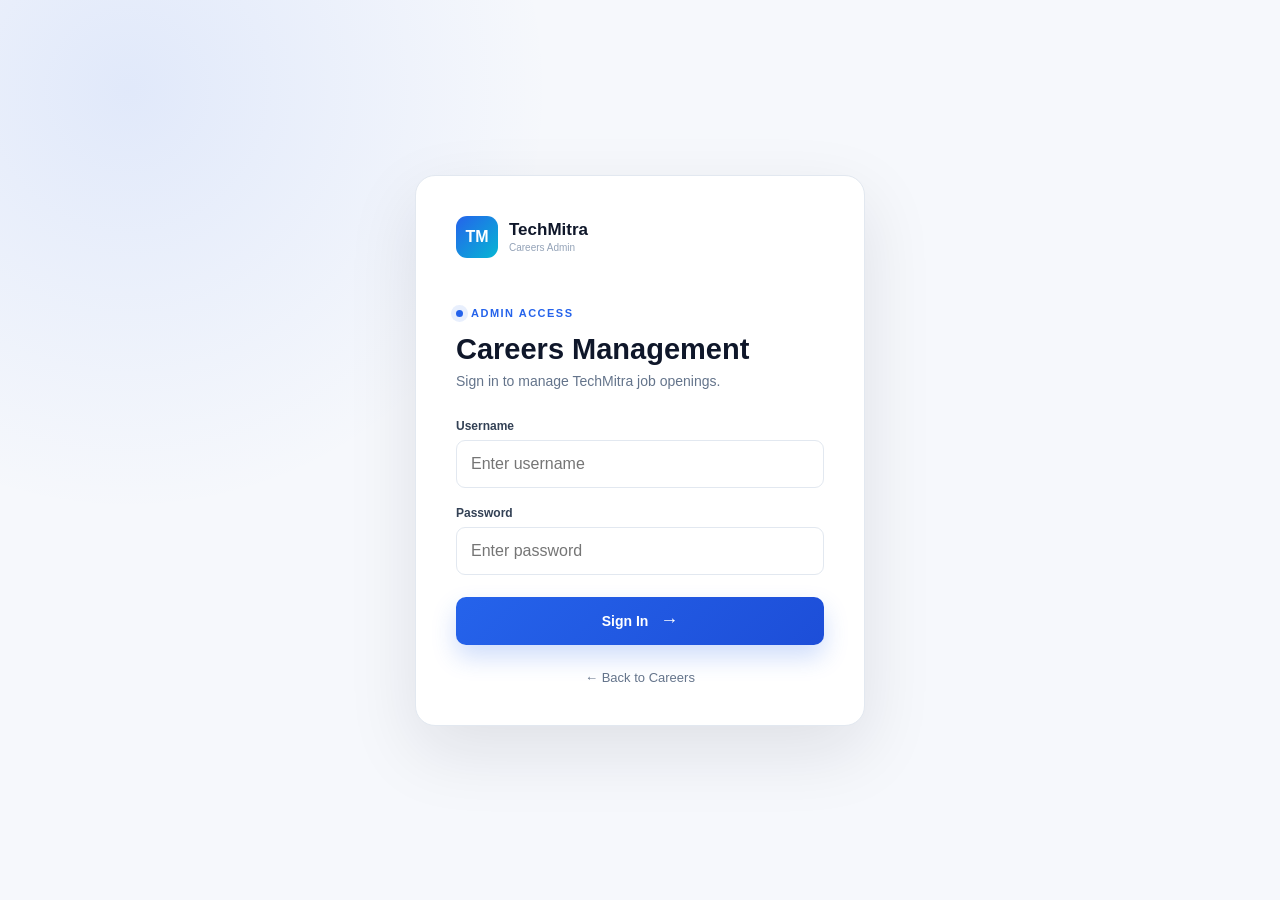
==== admin.html @ 9655e187 "careers page new changes added" ====
<!DOCTYPE html>
<html lang="en">

<head>

    <meta charset="UTF-8">

    <meta name="viewport"
          content="width=device-width, initial-scale=1.0">

    <title>Careers Admin | TechMitra</title>

    <link rel="stylesheet"
          href="css/careers.css">

</head>

<body class="admin-page">


    <!-- ==========================
         LOGIN
    =========================== -->

    <section id="adminLogin"
             class="admin-login">

        <div class="admin-login-card">

            <a href="index.html"
               class="admin-logo">

                <span>TM</span>

                <div>
                    <strong>TechMitra</strong>
                    <small>Careers Admin</small>
                </div>

            </a>


            <div class="admin-login-heading">

                <span class="career-eyebrow">
                    <span></span>
                    ADMIN ACCESS
                </span>

                <h1>
                    Careers Management
                </h1>

                <p>
                    Sign in to manage TechMitra job openings.
                </p>

            </div>


            <form id="adminLoginForm">

                <label>
                    Username
                </label>

                <input
                    type="text"
                    id="adminUsername"
                    placeholder="Enter username"
                    autocomplete="username"
                    required
                >


                <label>
                    Password
                </label>

                <input
                    type="password"
                    id="adminPassword"
                    placeholder="Enter password"
                    autocomplete="current-password"
                    required
                >


                <div id="adminLoginError"
                     class="admin-error">
                </div>


                <button type="submit"
                        class="career-primary-btn admin-login-btn">

                    Sign In

                    <span>→</span>

                </button>

            </form>


            <a href="careers.html"
               class="admin-back">
                ← Back to Careers
            </a>

        </div>

    </section>


    <!-- ==========================
         DASHBOARD
    =========================== -->

    <section id="adminDashboard"
             class="admin-dashboard"
             style="display:none;">

        <header class="admin-header">

            <div class="career-container admin-header-inner">

                <a href="careers.html"
                   class="admin-logo">

                    <span>TM</span>

                    <div>
                        <strong>TechMitra</strong>
                        <small>Careers Admin</small>
                    </div>

                </a>


                <div class="admin-header-actions">

                    <a href="careers.html"
                       target="_blank"
                       class="admin-view-site">
                        View Careers
                    </a>

                    <button id="adminLogout"
                            class="admin-logout">
                        Logout
                    </button>

                </div>

            </div>

        </header>


        <main class="career-container admin-main">


            <!-- DASHBOARD TOP -->

            <div class="admin-title-row">

                <div>

                    <span class="career-eyebrow">
                        <span></span>
                        DASHBOARD
                    </span>

                    <h1>
                        Careers Management
                    </h1>

                    <p>
                        Manage your job openings from one place.
                    </p>

                </div>

                <button id="newJobButton"
                        class="career-primary-btn">

                    + Add New Position

                </button>

            </div>


            <!-- STATS -->

            <div class="admin-stats">

                <div class="admin-stat-card">

                    <span>
                        Total Jobs
                    </span>

                    <strong id="totalJobs">
                        0
                    </strong>

                </div>


                <div class="admin-stat-card">

                    <span>
                        Published
                    </span>

                    <strong id="publishedJobs">
                        0
                    </strong>

                </div>


                <div class="admin-stat-card">

                    <span>
                        Expired
                    </span>

                    <strong id="expiredJobs">
                        0
                    </strong>

                </div>


                <div class="admin-stat-card">

                    <span>
                        Drafts
                    </span>

                    <strong id="draftJobs">
                        0
                    </strong>

                </div>

            </div>


            <!-- JOB TABLE -->

            <div class="admin-jobs-box">

                <div class="admin-box-heading">

                    <div>
                        <h2>
                            Job Positions
                        </h2>

                        <p>
                            Manage your current openings.
                        </p>
                    </div>

                </div>


                <div class="admin-table-wrapper">

                    <table class="admin-table">

                        <thead>

                            <tr>

                                <th>
                                    Position
                                </th>

                                <th>
                                    Type
                                </th>

                                <th>
                                    Location
                                </th>

                                <th>
                                    Expiry
                                </th>

                                <th>
                                    Status
                                </th>

                                <th>
                                    Actions
                                </th>

                            </tr>

                        </thead>

                        <tbody id="adminJobsTable">
                        </tbody>

                    </table>

                </div>

            </div>

        </main>

    </section>


    <!-- ==========================
         JOB FORM MODAL
    =========================== -->

    <div class="admin-modal"
         id="jobFormModal">

        <div class="admin-modal-overlay"
             id="jobFormOverlay">
        </div>

        <div class="admin-form-box">

            <button class="career-modal-close"
                    id="jobFormClose">
                ×
            </button>


            <div class="admin-form-heading">

                <span class="career-eyebrow">
                    <span></span>
                    JOB POSITION
                </span>

                <h2 id="jobFormTitle">
                    Add New Position
                </h2>

                <p>
                    Add the job details below.
                </p>

            </div>


            <form id="jobForm">

                <input type="hidden"
                       id="editJobId">


                <div class="admin-form-grid">

                    <div class="admin-field full">

                        <label>
                            Job Title *
                        </label>

                        <input
                            type="text"
                            id="jobTitle"
                            placeholder=".NET Developer"
                            required
                        >

                    </div>


                    <div class="admin-field">

                        <label>
                            Job Type *
                        </label>

                        <select id="jobType"
                                required>

                            <option value="Full Time">
                                Full Time
                            </option>

                            <option value="Part Time">
                                Part Time
                            </option>

                            <option value="Internship">
                                Internship
                            </option>

                        </select>

                    </div>


                    <div class="admin-field">

                        <label>
                            Location *
                        </label>

                        <input
                            type="text"
                            id="jobLocation"
                            placeholder="Hyderabad / Remote"
                            required
                        >

                    </div>


                    <div class="admin-field">

                        <label>
                            Experience *
                        </label>

                        <input
                            type="text"
                            id="jobExperience"
                            placeholder="2 - 4 Years"
                            required
                        >

                    </div>


                    <div class="admin-field">

                        <label>
                            Department
                        </label>

                        <input
                            type="text"
                            id="jobDepartment"
                            placeholder="Engineering"
                        >

                    </div>


                    <div class="admin-field">

                        <label>
                            Salary
                        </label>

                        <input
                            type="text"
                            id="jobSalary"
                            placeholder="Competitive"
                        >

                    </div>


                    <div class="admin-field">

                        <label>
                            Application Deadline *
                        </label>

                        <input
                            type="date"
                            id="jobExpiry"
                            required
                        >

                    </div>


                    <div class="admin-field">

                        <label>
                            Application Email
                        </label>

                        <input
                            type="email"
                            id="jobEmail"
                            placeholder="careers@techmitra.co.in"
                        >

                    </div>


                    <div class="admin-field full">

                        <label>
                            Skills
                        </label>

                        <input
                            type="text"
                            id="jobSkills"
                            placeholder="C#, ASP.NET Core, SQL Server, Angular"
                        >

                        <small>
                            Separate skills using commas.
                        </small>

                    </div>


                    <div class="admin-field full">

                        <label>
                            Short Description *
                        </label>

                        <textarea
                            id="jobShortDescription"
                            rows="3"
                            placeholder="Short description shown on the job card..."
                            required></textarea>

                    </div>


                    <div class="admin-field full">

                        <label>
                            Job Description *
                        </label>

                        <textarea
                            id="jobDescription"
                            rows="6"
                            placeholder="Describe the role..."
                            required></textarea>

                    </div>


                    <div class="admin-field full">

                        <label>
                            Responsibilities
                        </label>

                        <textarea
                            id="jobResponsibilities"
                            rows="5"
                            placeholder="Develop and maintain applications...
Work with APIs...
Fix bugs...
"
                        ></textarea>

                        <small>
                            Write each responsibility on a new line.
                        </small>

                    </div>


                    <div class="admin-field full">

                        <label>
                            Requirements
                        </label>

                        <textarea
                            id="jobRequirements"
                            rows="5"
                            placeholder="Strong C# knowledge...
ASP.NET Core experience...
SQL Server knowledge...
"
                        ></textarea>

                        <small>
                            Write each requirement on a new line.
                        </small>

                    </div>


                    <div class="admin-publish-field">

                        <label class="admin-checkbox">

                            <input
                                type="checkbox"
                                id="jobPublished"
                                checked
                            >

                            <span>
                                Publish this position
                            </span>

                        </label>

                    </div>

                </div>


                <div class="admin-form-actions">

                    <button type="button"
                            id="cancelJobForm"
                            class="admin-cancel-btn">

                        Cancel

                    </button>

                    <button type="submit"
                            class="career-primary-btn">

                        Save Position

                    </button>

                </div>

            </form>

        </div>

    </div>


    <script src="js/careers.js"></script>

</body>

</html>
---- css/careers.css ----
/* =========================================================
   TECHMITRA CAREERS PORTAL
   Professional + Responsive
========================================================= */

:root {
    --career-primary: #2563eb;
    --career-primary-dark: #1d4ed8;
    --career-dark: #0f172a;
    --career-text: #172033;
    --career-muted: #64748b;
    --career-border: #e2e8f0;
    --career-bg: #f7f9fc;
    --career-white: #ffffff;
    --career-green: #16a34a;
    --career-red: #dc2626;
}


/* =========================================================
   RESET
========================================================= */

* {
    box-sizing: border-box;
}

html {
    scroll-behavior: smooth;
}

body {
    margin: 0;
    color: var(--career-text);
    background: var(--career-bg);
    font-family:
        Inter,
        "Segoe UI",
        Arial,
        sans-serif;
}

a {
    text-decoration: none;
    color: inherit;
}

button,
input,
textarea,
select {
    font: inherit;
}


/* =========================================================
   CONTAINER
========================================================= */

.career-container {
    width: min(1180px, calc(100% - 40px));
    margin: 0 auto;
}


/* =========================================================
   HEADER
========================================================= */

.career-header {
    position: relative;
    z-index: 20;

    background: rgba(255,255,255,.92);

    border-bottom: 1px solid var(--career-border);

    backdrop-filter: blur(15px);
}

.career-nav {
    min-height: 76px;

    display: flex;
    align-items: center;
    justify-content: space-between;
}

.career-logo {
    display: inline-flex;
    align-items: center;
    gap: 11px;
}

.career-logo-mark {
    width: 42px;
    height: 42px;

    display: grid;
    place-items: center;

    border-radius: 12px;

    color: white;

    font-weight: 800;

    background:
        linear-gradient(
            135deg,
            #2563eb,
            #06b6d4
        );

    box-shadow:
        0 8px 20px rgba(37,99,235,.22);
}

.career-logo strong {
    display: block;

    font-size: 17px;
    font-weight: 800;
}

.career-logo small {
    display: block;

    margin-top: 2px;

    color: var(--career-muted);

    font-size: 10px;
    letter-spacing: .8px;
    text-transform: uppercase;
}

.career-back {
    color: var(--career-muted);

    font-size: 14px;
    font-weight: 600;

    transition: .25s ease;
}

.career-back:hover {
    color: var(--career-primary);
}


/* =========================================================
   HERO
========================================================= */

.career-hero {
    position: relative;
    overflow: hidden;

    background:
        radial-gradient(
            circle at 75% 30%,
            rgba(37,99,235,.13),
            transparent 32%
        ),
        linear-gradient(
            135deg,
            #ffffff,
            #f4f8ff
        );

    border-bottom: 1px solid var(--career-border);
}

.career-hero::before {
    content: "";

    position: absolute;
    inset: 0;

    background-image:
        linear-gradient(
            rgba(37,99,235,.035) 1px,
            transparent 1px
        ),
        linear-gradient(
            90deg,
            rgba(37,99,235,.035) 1px,
            transparent 1px
        );

    background-size: 50px 50px;

    mask-image:
        linear-gradient(
            to bottom,
            black,
            transparent
        );

    pointer-events: none;
}

.career-hero-glow {
    position: absolute;

    width: 450px;
    height: 450px;

    right: -150px;
    top: -170px;

    border-radius: 50%;

    background:
        radial-gradient(
            circle,
            rgba(37,99,235,.18),
            transparent 68%
        );

    filter: blur(10px);

    animation: careerGlow 6s ease-in-out infinite alternate;
}

@keyframes careerGlow {

    from {
        transform: translate(0, 0) scale(1);
    }

    to {
        transform: translate(-30px, 30px) scale(1.08);
    }
}

.career-hero-inner {
    position: relative;
    z-index: 2;

    min-height: 570px;

    display: grid;
    grid-template-columns: 1.25fr .75fr;

    align-items: center;

    gap: 80px;
}

.career-eyebrow {
    display: inline-flex;
    align-items: center;
    gap: 8px;

    color: var(--career-primary);

    font-size: 11px;
    font-weight: 800;

    letter-spacing: 1.5px;
}

.career-eyebrow > span {
    width: 7px;
    height: 7px;

    border-radius: 50%;

    background: var(--career-primary);

    box-shadow:
        0 0 0 5px rgba(37,99,235,.10);
}

.career-hero h1 {
    margin: 18px 0 20px;

    max-width: 720px;

    color: var(--career-dark);

    font-size: clamp(42px, 5vw, 68px);
    line-height: 1.04;
    letter-spacing: -2.8px;
}

.career-hero h1 span {
    color: var(--career-primary);
}

.career-hero p {
    max-width: 650px;

    margin: 0;

    color: var(--career-muted);

    font-size: 17px;
    line-height: 1.75;
}

.career-hero-actions {
    display: flex;
    flex-wrap: wrap;

    gap: 13px;

    margin-top: 32px;
}


/* =========================================================
   BUTTONS
========================================================= */

.career-primary-btn,
.career-secondary-btn {
    min-height: 48px;

    display: inline-flex;
    align-items: center;
    justify-content: center;

    gap: 12px;

    padding: 0 22px;

    border-radius: 10px;

    font-size: 14px;
    font-weight: 700;

    cursor: pointer;

    transition:
        transform .25s ease,
        box-shadow .25s ease,
        background .25s ease;
}

.career-primary-btn {
    color: #fff;

    border: 0;

    background:
        linear-gradient(
            135deg,
            #2563eb,
            #1d4ed8
        );

    box-shadow:
        0 12px 25px rgba(37,99,235,.22);
}

.career-primary-btn:hover {
    transform: translateY(-2px);

    box-shadow:
        0 17px 32px rgba(37,99,235,.28);
}

.career-primary-btn span {
    font-size: 18px;
}

.career-secondary-btn {
    color: var(--career-dark);

    border: 1px solid var(--career-border);

    background: white;
}

.career-secondary-btn:hover {
    border-color: #bfdbfe;
    color: var(--career-primary);
}


/* =========================================================
   HERO CARD
========================================================= */

.career-hero-card {
    position: relative;

    padding: 32px;

    border: 1px solid rgba(255,255,255,.9);

    border-radius: 24px;

    background:
        rgba(255,255,255,.78);

    box-shadow:
        0 30px 80px rgba(15,23,42,.12);

    backdrop-filter: blur(20px);

    animation:
        careerCardFloat 5s ease-in-out infinite;
}

@keyframes careerCardFloat {

    0%,
    100% {
        transform: translateY(0);
    }

    50% {
        transform: translateY(-9px);
    }
}

.career-hero-card-top {
    display: flex;
    align-items: center;
    gap: 9px;

    color: var(--career-green);

    font-size: 13px;
    font-weight: 700;
}

.career-status-dot {
    width: 8px;
    height: 8px;

    border-radius: 50%;

    background: var(--career-green);

    box-shadow:
        0 0 0 5px rgba(22,163,74,.1);

    animation:
        careerStatusPulse 2s infinite;
}

@keyframes careerStatusPulse {

    0%,
    100% {
        box-shadow:
            0 0 0 5px rgba(22,163,74,.1);
    }

    50% {
        box-shadow:
            0 0 0 9px rgba(22,163,74,.04);
    }
}

.career-hero-stat {
    margin: 45px 0 30px;
}

.career-hero-stat strong {
    display: block;

    color: var(--career-dark);

    font-size: 64px;
    line-height: 1;

    letter-spacing: -3px;
}

.career-hero-stat span {
    display: block;

    margin-top: 9px;

    color: var(--career-muted);

    font-size: 14px;
}

.career-hero-lines {
    display: flex;
    flex-direction: column;
    gap: 9px;
}

.career-hero-lines span {
    display: block;

    height: 6px;

    border-radius: 99px;

    background: #e8eef8;
}

.career-hero-lines span:nth-child(1) {
    width: 100%;
}

.career-hero-lines span:nth-child(2) {
    width: 78%;
}

.career-hero-lines span:nth-child(3) {
    width: 55%;
}

.career-hero-mini {
    display: grid;
    grid-template-columns: repeat(3,1fr);

    gap: 10px;

    margin-top: 30px;
}

.career-hero-mini div {
    padding: 13px 10px;

    border-radius: 10px;

    color: var(--career-muted);

    background: #f5f8fc;

    font-size: 11px;
    text-align: center;
}

.career-hero-mini span {
    display: block;

    margin-bottom: 5px;

    color: var(--career-primary);

    font-size: 10px;
    font-weight: 800;
}


/* =========================================================
   JOB SECTION
========================================================= */

.career-jobs-section {
    padding: 95px 0 110px;

    background: #f7f9fc;
}

.career-section-heading {
    display: flex;
    justify-content: space-between;

    margin-bottom: 35px;
}

.career-section-heading h2 {
    margin: 12px 0 8px;

    color: var(--career-dark);

    font-size: 38px;
    letter-spacing: -1.3px;
}

.career-section-heading p {
    margin: 0;

    color: var(--career-muted);

    font-size: 15px;
}

.career-section-heading.center {
    display: block;

    max-width: 680px;

    margin: 0 auto 45px;

    text-align: center;
}

.career-section-heading.center .career-eyebrow {
    justify-content: center;
}


/* =========================================================
   FILTERS
========================================================= */

.career-filters {
    display: grid;

    grid-template-columns:
        minmax(250px, 1fr)
        190px
        190px;

    gap: 12px;

    margin-bottom: 30px;
}

.career-search {
    position: relative;
}

.career-search > span {
    position: absolute;

    left: 16px;
    top: 50%;

    transform: translateY(-50%);

    color: #94a3b8;

    font-size: 22px;
}

.career-search input,
.career-filters select {
    width: 100%;
    height: 50px;

    padding: 0 16px;

    color: var(--career-text);

    border: 1px solid var(--career-border);

    border-radius: 10px;

    outline: none;

    background: white;

    transition: .2s ease;
}

.career-search input {
    padding-left: 45px;
}

.career-search input:focus,
.career-filters select:focus {
    border-color: #93c5fd;

    box-shadow:
        0 0 0 4px rgba(37,99,235,.08);
}


/* =========================================================
   JOB GRID
========================================================= */

.career-jobs-grid {
    display: grid;

    grid-template-columns:
        repeat(2, minmax(0,1fr));

    gap: 18px;
}

.career-job-card {
    position: relative;

    padding: 27px;

    overflow: hidden;

    border: 1px solid var(--career-border);

    border-radius: 16px;

    background: white;

    box-shadow:
        0 8px 25px rgba(15,23,42,.035);

    transition:
        transform .3s ease,
        box-shadow .3s ease,
        border-color .3s ease;
}

.career-job-card::before {
    content: "";

    position: absolute;

    left: 0;
    top: 0;

    width: 3px;
    height: 0;

    background:
        linear-gradient(
            to bottom,
            #2563eb,
            #06b6d4
        );

    transition: height .35s ease;
}

.career-job-card:hover {
    transform: translateY(-5px);

    border-color: #cbdcf8;

    box-shadow:
        0 20px 45px rgba(15,23,42,.09);
}

.career-job-card:hover::before {
    height: 100%;
}

.career-job-top {
    display: flex;
    align-items: center;
    justify-content: space-between;

    gap: 10px;
}

.career-job-type {
    padding: 6px 10px;

    border-radius: 99px;

    color: var(--career-primary);

    background: #eff6ff;

    font-size: 11px;
    font-weight: 800;
}

.career-job-department {
    color: #94a3b8;

    font-size: 11px;
    font-weight: 700;
}

.career-job-card h3 {
    margin: 19px 0 9px;

    color: var(--career-dark);

    font-size: 22px;
    line-height: 1.25;
}

.career-job-short {
    min-height: 52px;

    margin: 0 0 20px;

    color: var(--career-muted);

    font-size: 14px;
    line-height: 1.65;
}

.career-job-meta {
    display: flex;
    flex-wrap: wrap;

    gap: 8px;

    margin-bottom: 20px;
}

.career-job-meta span {
    padding: 7px 9px;

    border-radius: 7px;

    color: #475569;

    background: #f8fafc;

    font-size: 11px;
}

.career-job-skills {
    display: flex;
    flex-wrap: wrap;

    gap: 6px;

    margin-bottom: 23px;
}

.career-job-skills span {
    padding: 6px 8px;

    border: 1px solid #e2e8f0;

    border-radius: 6px;

    color: #475569;

    background: #fff;

    font-size: 10px;
    font-weight: 600;
}

.career-job-footer {
    display: flex;
    align-items: center;
    justify-content: space-between;

    gap: 15px;

    padding-top: 18px;

    border-top: 1px solid #edf1f6;
}

.career-job-expiry {
    color: #94a3b8;

    font-size: 11px;
}

.career-view-btn {
    display: inline-flex;
    align-items: center;

    gap: 7px;

    color: var(--career-primary);

    font-size: 13px;
    font-weight: 800;
}

.career-view-btn span {
    transition: transform .25s ease;
}

.career-job-card:hover .career-view-btn span {
    transform: translateX(4px);
}


/* =========================================================
   NO JOBS
========================================================= */

.career-no-jobs {
    display: none;

    padding: 70px 20px;

    text-align: center;
}

.career-no-jobs.show {
    display: block;
}

.career-no-jobs-icon {
    width: 54px;
    height: 54px;

    display: grid;
    place-items: center;

    margin: 0 auto 15px;

    border-radius: 50%;

    color: var(--career-primary);

    background: #eff6ff;

    font-size: 25px;
}

.career-no-jobs h3 {
    margin: 0 0 7px;

    color: var(--career-dark);
}

.career-no-jobs p {
    margin: 0;

    color: var(--career-muted);
}


/* =========================================================
   WHY
========================================================= */

.career-why {
    padding: 105px 0;

    background: white;
}

.career-benefits {
    display: grid;

    grid-template-columns:
        repeat(4,1fr);

    gap: 15px;
}

.career-benefit-card {
    padding: 28px;

    border: 1px solid var(--career-border);

    border-radius: 15px;

    background: #fff;

    transition:
        transform .25s ease,
        box-shadow .25s ease;
}

.career-benefit-card:hover {
    transform: translateY(-5px);

    box-shadow:
        0 20px 40px rgba(15,23,42,.07);
}

.career-benefit-icon {
    width: 44px;
    height: 44px;

    display: grid;
    place-items: center;

    margin-bottom: 20px;

    border-radius: 11px;

    color: var(--career-primary);

    background: #eff6ff;

    font-weight: 800;
}

.career-benefit-card h3 {
    margin: 0 0 9px;

    color: var(--career-dark);

    font-size: 17px;
}

.career-benefit-card p {
    margin: 0;

    color: var(--career-muted);

    font-size: 13px;
    line-height: 1.7;
}


/* =========================================================
   GENERAL APPLICATION
========================================================= */

.career-general {
    padding: 70px 0;

    background: #f7f9fc;
}

.career-general-box {
    display: flex;
    align-items: center;
    justify-content: space-between;

    gap: 35px;

    padding: 45px;

    border: 1px solid #dbeafe;

    border-radius: 20px;

    background:
        linear-gradient(
            135deg,
            #eff6ff,
            #ffffff
        );
}

.career-general-box h2 {
    margin: 12px 0 8px;

    color: var(--career-dark);

    font-size: 30px;
}

.career-general-box p {
    max-width: 650px;

    margin: 0;

    color: var(--career-muted);

    line-height: 1.7;
}


/* =========================================================
   JOB DETAILS MODAL
========================================================= */

.career-modal {
    position: fixed;

    inset: 0;

    z-index: 1000;

    display: none;

    padding: 25px;

    align-items: center;
    justify-content: center;
}

.career-modal.open {
    display: flex;
}

.career-modal-overlay {
    position: absolute;

    inset: 0;

    background:
        rgba(15,23,42,.62);

    backdrop-filter: blur(5px);
}

.career-modal-box {
    position: relative;
    z-index: 2;

    width: min(850px, 100%);

    max-height: 90vh;

    overflow-y: auto;

    padding: 38px;

    border-radius: 20px;

    background: white;

    box-shadow:
        0 30px 90px rgba(0,0,0,.25);

    animation:
        careerModalIn .3s ease;
}

@keyframes careerModalIn {

    from {
        opacity: 0;
        transform: translateY(20px) scale(.98);
    }

    to {
        opacity: 1;
        transform: none;
    }
}

.career-modal-close {
    position: absolute;

    right: 20px;
    top: 18px;

    width: 38px;
    height: 38px;

    display: grid;
    place-items: center;

    border: 0;

    border-radius: 50%;

    color: #64748b;

    background: #f1f5f9;

    cursor: pointer;

    font-size: 25px;

    transition: .2s ease;
}

.career-modal-close:hover {
    color: var(--career-dark);
    background: #e2e8f0;
}

.job-details-header {
    padding-right: 40px;

    padding-bottom: 25px;

    border-bottom: 1px solid var(--career-border);
}

.job-details-header h2 {
    margin: 12px 0;

    color: var(--career-dark);

    font-size: 32px;
}

.job-details-meta {
    display: flex;
    flex-wrap: wrap;

    gap: 8px;
}

.job-details-meta span {
    padding: 7px 10px;

    border-radius: 7px;

    color: #475569;

    background: #f8fafc;

    font-size: 12px;
}

.job-details-section {
    margin-top: 28px;
}

.job-details-section h3 {
    margin: 0 0 10px;

    color: var(--career-dark);

    font-size: 18px;
}

.job-details-section p {
    margin: 0;

    color: #64748b;

    font-size: 14px;
    line-height: 1.8;
    white-space: pre-line;
}

.job-details-section ul {
    margin: 0;

    padding-left: 20px;

    color: #64748b;

    font-size: 14px;

    line-height: 1.9;
}

.job-details-skills {
    display: flex;
    flex-wrap: wrap;

    gap: 7px;
}

.job-details-skills span {
    padding: 7px 10px;

    border-radius: 7px;

    color: var(--career-primary);

    background: #eff6ff;

    font-size: 11px;
    font-weight: 700;
}

.job-apply-area {
    display: flex;
    align-items: center;
    justify-content: space-between;

    gap: 20px;

    margin-top: 32px;
    padding-top: 25px;

    border-top: 1px solid var(--career-border);
}

.job-apply-area p {
    margin: 0;

    color: #64748b;

    font-size: 12px;
}


/* =========================================================
   FOOTER
========================================================= */

.career-footer {
    padding: 25px 0;

    color: #94a3b8;

    background: #0f172a;

    font-size: 12px;
}

.career-footer .career-container {
    display: flex;
    align-items: center;
    justify-content: space-between;

    gap: 20px;
}

.career-footer a {
    color: #cbd5e1;
}


/* =========================================================
   ADMIN LOGIN
========================================================= */

.admin-page {
    min-height: 100vh;

    background:
        radial-gradient(
            circle at 10% 10%,
            rgba(37,99,235,.10),
            transparent 30%
        ),
        #f6f8fc;
}

.admin-login {
    min-height: 100vh;

    display: grid;
    place-items: center;

    padding: 25px;
}

.admin-login-card {
    width: min(450px, 100%);

    padding: 40px;

    border: 1px solid var(--career-border);

    border-radius: 20px;

    background: white;

    box-shadow:
        0 25px 70px rgba(15,23,42,.10);
}

.admin-logo {
    display: inline-flex;
    align-items: center;

    gap: 11px;

    margin-bottom: 45px;
}

.admin-logo > span {
    width: 42px;
    height: 42px;

    display: grid;
    place-items: center;

    border-radius: 11px;

    color: white;

    background:
        linear-gradient(
            135deg,
            #2563eb,
            #06b6d4
        );

    font-weight: 800;
}

.admin-logo strong {
    display: block;

    color: var(--career-dark);

    font-size: 17px;
}

.admin-logo small {
    display: block;

    margin-top: 2px;

    color: #94a3b8;

    font-size: 10px;
}

.admin-login-heading h1 {
    margin: 12px 0 7px;

    color: var(--career-dark);

    font-size: 29px;
}

.admin-login-heading p {
    margin: 0 0 30px;

    color: var(--career-muted);

    font-size: 14px;
}

#adminLoginForm label {
    display: block;

    margin: 18px 0 7px;

    color: #334155;

    font-size: 12px;
    font-weight: 700;
}

#adminLoginForm input {
    width: 100%;
    height: 48px;

    padding: 0 14px;

    border: 1px solid var(--career-border);

    border-radius: 9px;

    outline: none;

    color: var(--career-dark);

    background: white;
}

#adminLoginForm input:focus {
    border-color: #93c5fd;

    box-shadow:
        0 0 0 4px rgba(37,99,235,.08);
}

.admin-login-btn {
    width: 100%;

    margin-top: 22px;
}

.admin-error {
    display: none;

    margin-top: 13px;

    padding: 10px 12px;

    border-radius: 8px;

    color: #b91c1c;

    background: #fef2f2;

    font-size: 12px;
}

.admin-error.show {
    display: block;
}

.admin-back {
    display: block;

    margin-top: 25px;

    color: #64748b;

    font-size: 13px;

    text-align: center;
}

.admin-back:hover {
    color: var(--career-primary);
}


/* =========================================================
   ADMIN HEADER
========================================================= */

.admin-header {
    background: white;

    border-bottom: 1px solid var(--career-border);
}

.admin-header-inner {
    min-height: 75px;

    display: flex;
    align-items: center;
    justify-content: space-between;
}

.admin-header-actions {
    display: flex;
    align-items: center;

    gap: 10px;
}

.admin-view-site,
.admin-logout {
    min-height: 38px;

    padding: 0 14px;

    border: 1px solid var(--career-border);

    border-radius: 8px;

    background: white;

    color: #475569;

    font-size: 12px;
    font-weight: 700;

    cursor: pointer;
}

.admin-view-site:hover,
.admin-logout:hover {
    border-color: #bfdbfe;

    color: var(--career-primary);
}


/* =========================================================
   ADMIN MAIN
========================================================= */

.admin-main {
    padding-top: 55px;
    padding-bottom: 80px;
}

.admin-title-row {
    display: flex;
    align-items: flex-end;
    justify-content: space-between;

    gap: 30px;

    margin-bottom: 30px;
}

.admin-title-row h1 {
    margin: 12px 0 7px;

    color: var(--career-dark);

    font-size: 34px;
}

.admin-title-row p {
    margin: 0;

    color: var(--career-muted);

    font-size: 14px;
}


/* =========================================================
   ADMIN STATS
========================================================= */

.admin-stats {
    display: grid;

    grid-template-columns:
        repeat(4,1fr);

    gap: 15px;

    margin-bottom: 25px;
}

.admin-stat-card {
    padding: 22px;

    border: 1px solid var(--career-border);

    border-radius: 13px;

    background: white;
}

.admin-stat-card span {
    display: block;

    color: #94a3b8;

    font-size: 11px;
    font-weight: 700;
    text-transform: uppercase;
}

.admin-stat-card strong {
    display: block;

    margin-top: 8px;

    color: var(--career-dark);

    font-size: 32px;
}


/* =========================================================
   ADMIN TABLE
========================================================= */

.admin-jobs-box {
    overflow: hidden;

    border: 1px solid var(--career-border);

    border-radius: 15px;

    background: white;
}

.admin-box-heading {
    padding: 22px 25px;

    border-bottom: 1px solid var(--career-border);
}

.admin-box-heading h2 {
    margin: 0 0 5px;

    color: var(--career-dark);

    font-size: 18px;
}

.admin-box-heading p {
    margin: 0;

    color: #94a3b8;

    font-size: 12px;
}

.admin-table-wrapper {
    width: 100%;

    overflow-x: auto;
}

.admin-table {
    width: 100%;

    min-width: 850px;

    border-collapse: collapse;
}

.admin-table th {
    padding: 14px 18px;

    color: #64748b;

    background: #f8fafc;

    font-size: 10px;

    text-align: left;

    text-transform: uppercase;
    letter-spacing: .7px;
}

.admin-table td {
    padding: 17px 18px;

    border-top: 1px solid #edf1f6;

    color: #475569;

    font-size: 12px;
}

.admin-table td strong {
    display: block;

    color: var(--career-dark);

    font-size: 13px;
}

.admin-status {
    display: inline-block;

    padding: 5px 8px;

    border-radius: 99px;

    font-size: 10px;
    font-weight: 800;
}

.admin-status.published {
    color: #15803d;
    background: #f0fdf4;
}

.admin-status.draft {
    color: #64748b;
    background: #f1f5f9;
}

.admin-status.expired {
    color: #b91c1c;
    background: #fef2f2;
}

.admin-actions {
    display: flex;

    gap: 6px;
}

.admin-action {
    padding: 7px 9px;

    border: 1px solid var(--career-border);

    border-radius: 6px;

    color: #475569;

    background: white;

    font-size: 10px;
    font-weight: 700;

    cursor: pointer;
}

.admin-action:hover {
    border-color: #bfdbfe;
    color: var(--career-primary);
}

.admin-action.delete:hover {
    border-color: #fecaca;
    color: #dc2626;
}


/* =========================================================
   ADMIN MODAL
========================================================= */

.admin-modal {
    position: fixed;

    inset: 0;

    z-index: 2000;

    display: none;

    padding: 20px;

    align-items: center;
    justify-content: center;
}

.admin-modal.open {
    display: flex;
}

.admin-modal-overlay {
    position: absolute;

    inset: 0;

    background: rgba(15,23,42,.65);

    backdrop-filter: blur(5px);
}

.admin-form-box {
    position: relative;
    z-index: 2;

    width: min(850px, 100%);

    max-height: 92vh;

    overflow-y: auto;

    padding: 35px;

    border-radius: 20px;

    background: white;

    box-shadow:
        0 30px 100px rgba(0,0,0,.25);
}

.admin-form-heading {
    padding-right: 40px;

    margin-bottom: 25px;
}

.admin-form-heading h2 {
    margin: 10px 0 5px;

    color: var(--career-dark);

    font-size: 26px;
}

.admin-form-heading p {
    margin: 0;

    color: var(--career-muted);

    font-size: 13px;
}

.admin-form-grid {
    display: grid;

    grid-template-columns:
        repeat(2,1fr);

    gap: 17px;
}

.admin-field.full {
    grid-column: 1 / -1;
}

.admin-field label {
    display: block;

    margin-bottom: 7px;

    color: #334155;

    font-size: 11px;
    font-weight: 800;
}

.admin-field input,
.admin-field select,
.admin-field textarea {
    width: 100%;

    padding: 11px 12px;

    border: 1px solid var(--career-border);

    border-radius: 8px;

    outline: none;

    color: var(--career-dark);

    background: white;

    resize: vertical;
}

.admin-field input,
.admin-field select {
    height: 44px;
}

.admin-field input:focus,
.admin-field select:focus,
.admin-field textarea:focus {
    border-color: #93c5fd;

    box-shadow:
        0 0 0 4px rgba(37,99,235,.07);
}

.admin-field small {
    display: block;

    margin-top: 5px;

    color: #94a3b8;

    font-size: 10px;
}

.admin-publish-field {
    grid-column: 1 / -1;

    padding: 13px;

    border-radius: 9px;

    background: #f8fafc;
}

.admin-checkbox {
    display: inline-flex;

    align-items: center;

    gap: 8px;

    color: #475569;

    font-size: 12px;
    font-weight: 700;

    cursor: pointer;
}

.admin-checkbox input {
    accent-color: var(--career-primary);
}

.admin-form-actions {
    display: flex;
    justify-content: flex-end;

    gap: 10px;

    margin-top: 25px;
    padding-top: 20px;

    border-top: 1px solid var(--career-border);
}

.admin-cancel-btn {
    min-height: 48px;

    padding: 0 20px;

    border: 1px solid var(--career-border);

    border-radius: 9px;

    color: #475569;

    background: white;

    cursor: pointer;
}


/* =========================================================
   MOBILE
========================================================= */

@media (max-width: 900px) {

    .career-hero-inner {
        grid-template-columns: 1fr;

        gap: 35px;

        padding-top: 70px;
        padding-bottom: 75px;
    }

    .career-hero-card {
        max-width: 520px;
    }

    .career-benefits {
        grid-template-columns:
            repeat(2,1fr);
    }

    .career-jobs-grid {
        grid-template-columns: 1fr;
    }

    .admin-stats {
        grid-template-columns:
            repeat(2,1fr);
    }

}


@media (max-width: 700px) {

    .career-container {
        width: min(100% - 28px, 1180px);
    }

    .career-nav {
        min-height: 68px;
    }

    .career-back {
        font-size: 12px;
    }

    .career-hero-inner {
        min-height: auto;

        padding-top: 55px;
        padding-bottom: 60px;
    }

    .career-hero h1 {
        font-size: 43px;

        letter-spacing: -2px;
    }

    .career-hero p {
        font-size: 14px;
    }

    .career-hero-actions {
        flex-direction: column;
    }

    .career-primary-btn,
    .career-secondary-btn {
        width: 100%;
    }

    .career-hero-card {
        padding: 25px;
    }

    .career-hero-stat strong {
        font-size: 52px;
    }

    .career-jobs-section,
    .career-why {
        padding: 70px 0;
    }

    .career-section-heading h2 {
        font-size: 31px;
    }

    .career-filters {
        grid-template-columns: 1fr;
    }

    .career-job-card {
        padding: 22px;
    }

    .career-job-footer {
        align-items: flex-start;
        flex-direction: column;
    }

    .career-benefits {
        grid-template-columns: 1fr;
    }

    .career-general-box {
        flex-direction: column;
        align-items: flex-start;

        padding: 28px;
    }

    .career-general-box .career-primary-btn {
        width: 100%;
    }

    .career-modal {
        padding: 10px;
    }

    .career-modal-box {
        padding: 27px 20px;
        max-height: 94vh;
    }

    .job-details-header h2 {
        font-size: 26px;
    }

    .job-apply-area {
        align-items: stretch;
        flex-direction: column;
    }

    .job-apply-area .career-primary-btn {
        width: 100%;
    }

    .career-footer .career-container {
        align-items: flex-start;
        flex-direction: column;
    }


    /* ADMIN MOBILE */

    .admin-login-card {
        padding: 28px 22px;
    }

    .admin-header-inner {
        min-height: 70px;
    }

    .admin-header-actions {
        gap: 5px;
    }

    .admin-view-site {
        display: none;
    }

    .admin-main {
        padding-top: 35px;
    }

    .admin-title-row {
        align-items: stretch;
        flex-direction: column;
    }

    .admin-title-row h1 {
        font-size: 28px;
    }

    .admin-stats {
        grid-template-columns: 1fr 1fr;
    }

    .admin-form-box {
        padding: 27px 20px;
    }

    .admin-form-grid {
        grid-template-columns: 1fr;
    }

    .admin-field.full {
        grid-column: auto;
    }

    .admin-publish-field {
        grid-column: auto;
    }

    .admin-form-actions {
        flex-direction: column-reverse;
    }

    .admin-form-actions button {
        width: 100%;
    }

}


@media (max-width: 420px) {

    .career-hero h1 {
        font-size: 37px;
    }

    .career-hero-mini {
        grid-template-columns: 1fr;
    }

    .admin-stats {
        grid-template-columns: 1fr;
    }

    .career-logo small {
        display: none;
    }

}
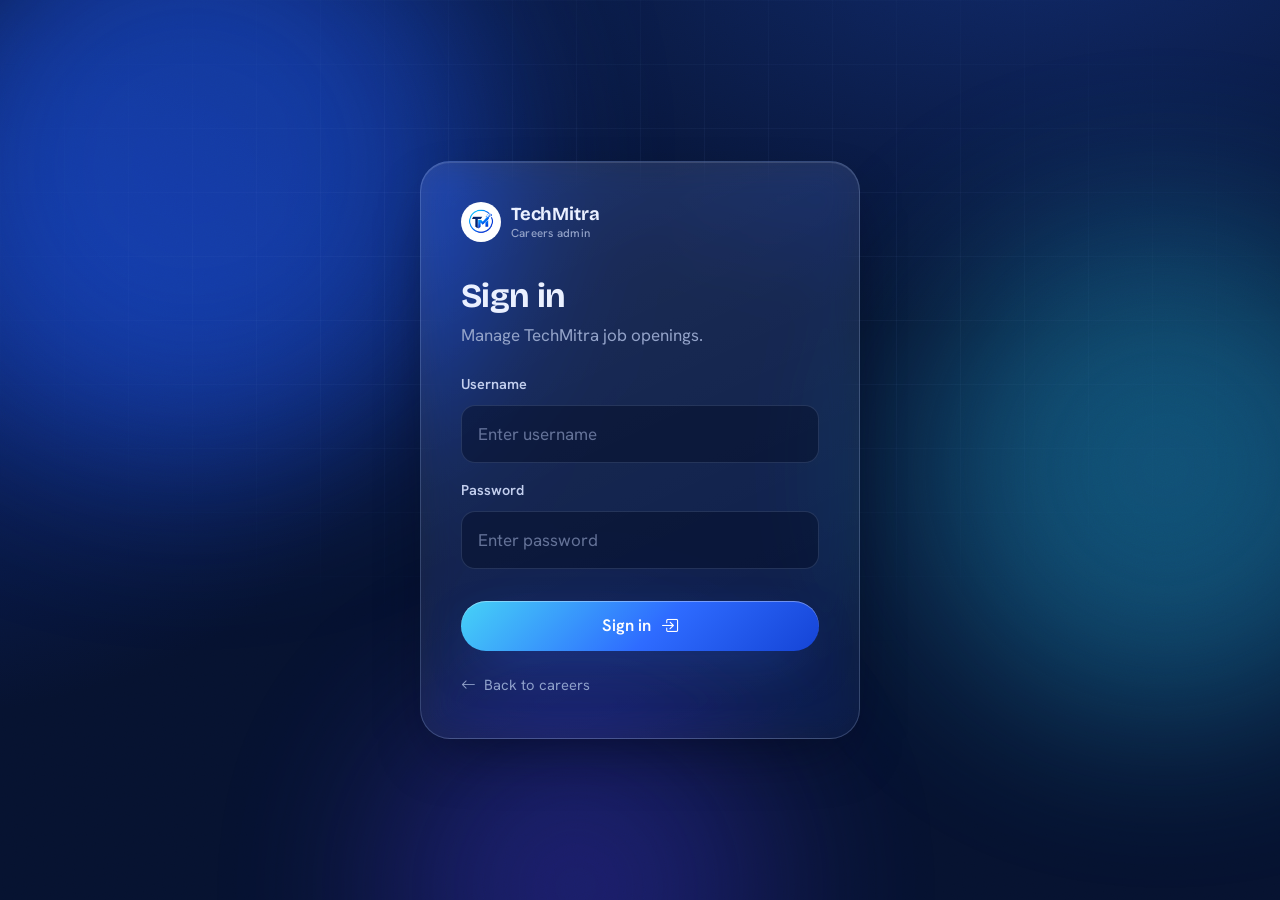
==== commit a07dd76c: "Redesign website with glass UI and animations New glassmorphism design system across homepage, caree" ====
--- a/admin.html
+++ b/admin.html
@@ -1,645 +1,152 @@
 <!DOCTYPE html>
 <html lang="en">
+<head>
+  <meta charset="UTF-8">
+  <meta name="viewport" content="width=device-width, initial-scale=1.0">
+  <meta name="robots" content="noindex, nofollow">
+  <title>Careers Admin | TechMitra</title>
+  <meta name="theme-color" content="#061230">
+  <link rel="icon" type="image/png" href="img/favicon.png">
+  <link rel="preconnect" href="https://fonts.googleapis.com">
+  <link rel="preconnect" href="https://fonts.gstatic.com" crossorigin>
+  <link href="https://fonts.googleapis.com/css2?family=Bricolage+Grotesque:opsz,wght@12..96,400;12..96,500;12..96,600;12..96,700;12..96,800&family=Hanken+Grotesk:wght@400;500;600;700&display=swap" rel="stylesheet">
+  <link rel="stylesheet" href="https://cdn.jsdelivr.net/npm/bootstrap-icons@1.13.1/font/bootstrap-icons.min.css">
+  <link rel="stylesheet" href="css/style.css">
+  <link rel="stylesheet" href="css/careers.css">
+</head>
+<body class="admin-page">
+  <div class="aurora" aria-hidden="true">
+    <span class="aurora__blob aurora__blob--a"></span>
+    <span class="aurora__blob aurora__blob--b"></span>
+    <span class="aurora__blob aurora__blob--c"></span>
+    <span class="aurora__grid"></span>
+    <span class="aurora__noise"></span>
+  </div>
 
-<head>
+  <!-- Login -->
+  <section id="adminLogin" class="admin-login">
+    <div class="admin-login-card glass glass--strong">
+      <a href="index.html" class="brand admin-logo">
+        <img src="img/favicon.png" alt="" class="brand__logo" width="40" height="40">
+        <span class="brand__text">TechMitra <small>Careers admin</small></span>
+      </a>
 
-    <meta charset="UTF-8">
+      <div class="admin-login-heading">
+        <h1>Sign in</h1>
+        <p>Manage TechMitra job openings.</p>
+      </div>
 
-    <meta name="viewport"
-          content="width=device-width, initial-scale=1.0">
+      <form id="adminLoginForm">
+        <div class="field">
+          <label for="adminUsername">Username</label>
+          <input type="text" id="adminUsername" placeholder="Enter username" autocomplete="username" required>
+        </div>
+        <div class="field">
+          <label for="adminPassword">Password</label>
+          <input type="password" id="adminPassword" placeholder="Enter password" autocomplete="current-password" required>
+        </div>
+        <div id="adminLoginError" class="admin-error" role="alert"></div>
+        <button type="submit" class="btn btn--primary btn--lg btn--block">Sign in <i class="bi bi-box-arrow-in-right"></i></button>
+      </form>
 
-    <title>Careers Admin | TechMitra</title>
+      <a href="careers.html" class="admin-back"><i class="bi bi-arrow-left"></i> Back to careers</a>
+    </div>
+  </section>
 
-    <link rel="stylesheet"
-          href="css/careers.css">
+  <!-- Dashboard -->
+  <section id="adminDashboard" class="admin-dashboard" style="display:none;">
+    <header class="nav is-scrolled">
+      <div class="nav__bar glass">
+        <a href="careers.html" class="brand">
+          <img src="img/favicon.png" alt="" class="brand__logo" width="40" height="40">
+          <span class="brand__text">TechMitra <small>Careers admin</small></span>
+        </a>
+        <div class="admin-header-actions">
+          <a href="careers.html" target="_blank" class="btn btn--glass btn--sm"><i class="bi bi-box-arrow-up-right"></i> View careers</a>
+          <button id="adminLogout" class="btn btn--glass btn--sm admin-logout"><i class="bi bi-box-arrow-right"></i> Log out</button>
+        </div>
+      </div>
+    </header>
 
-</head>
+    <main class="container admin-main">
+      <div class="admin-title-row">
+        <div>
+          <p class="kicker">Dashboard</p>
+          <h1 class="section__title">Careers management</h1>
+          <p class="section__lead">Manage your job openings from one place.</p>
+        </div>
+        <button id="newJobButton" class="btn btn--primary btn--lg"><i class="bi bi-plus-lg"></i> Add position</button>
+      </div>
 
-<body class="admin-page">
+      <div class="admin-stats">
+        <div class="admin-stat-card glass spot"><i class="bi bi-briefcase"></i><span>Total jobs</span><strong id="totalJobs">0</strong></div>
+        <div class="admin-stat-card glass spot"><i class="bi bi-broadcast"></i><span>Published</span><strong id="publishedJobs">0</strong></div>
+        <div class="admin-stat-card glass spot"><i class="bi bi-hourglass-bottom"></i><span>Expired</span><strong id="expiredJobs">0</strong></div>
+        <div class="admin-stat-card glass spot"><i class="bi bi-pencil"></i><span>Drafts</span><strong id="draftJobs">0</strong></div>
+      </div>
 
+      <div class="admin-jobs-box glass">
+        <div class="admin-box-heading">
+          <h2>Job positions</h2>
+          <p>Edit, publish or remove openings.</p>
+        </div>
+        <div class="admin-table-wrapper">
+          <table class="admin-table">
+            <thead>
+              <tr><th>Position</th><th>Type</th><th>Location</th><th>Expiry</th><th>Status</th><th>Actions</th></tr>
+            </thead>
+            <tbody id="adminJobsTable"></tbody>
+          </table>
+        </div>
+      </div>
+    </main>
+  </section>
 
-    <!-- ==========================
-         LOGIN
-    =========================== -->
+  <!-- Job form -->
+  <div class="admin-modal" id="jobFormModal">
+    <div class="admin-modal-overlay" id="jobFormOverlay"></div>
+    <div class="admin-form-box glass glass--strong" role="dialog" aria-modal="true" aria-labelledby="jobFormTitle">
+      <button class="career-modal-close" id="jobFormClose" aria-label="Close"><i class="bi bi-x-lg"></i></button>
+      <div class="admin-form-heading">
+        <h2 id="jobFormTitle">Add New Position</h2>
+        <p>Add the job details below.</p>
+      </div>
 
-    <section id="adminLogin"
-             class="admin-login">
+      <form id="jobForm">
+        <input type="hidden" id="editJobId">
+        <div class="admin-form-grid">
+          <div class="admin-field full"><label for="jobTitle">Job title *</label><input type="text" id="jobTitle" placeholder=".NET Developer" required></div>
+          <div class="admin-field"><label for="jobType">Job type *</label>
+            <select id="jobType" required>
+              <option value="Full Time">Full Time</option>
+              <option value="Part Time">Part Time</option>
+              <option value="Internship">Internship</option>
+            </select>
+          </div>
+          <div class="admin-field"><label for="jobLocation">Location *</label><input type="text" id="jobLocation" placeholder="Hyderabad / Remote" required></div>
+          <div class="admin-field"><label for="jobExperience">Experience *</label><input type="text" id="jobExperience" placeholder="2 - 4 Years" required></div>
+          <div class="admin-field"><label for="jobDepartment">Department</label><input type="text" id="jobDepartment" placeholder="Engineering"></div>
+          <div class="admin-field"><label for="jobSalary">Salary</label><input type="text" id="jobSalary" placeholder="Competitive"></div>
+          <div class="admin-field"><label for="jobExpiry">Application deadline *</label><input type="date" id="jobExpiry" required></div>
+          <div class="admin-field full"><label for="jobEmail">Application email</label><input type="email" id="jobEmail" placeholder="careers@techmitra.co.in"></div>
+          <div class="admin-field full"><label for="jobSkills">Skills</label><input type="text" id="jobSkills" placeholder="C#, ASP.NET Core, SQL Server, Angular"><small>Separate skills with commas.</small></div>
+          <div class="admin-field full"><label for="jobShortDescription">Short description *</label><textarea id="jobShortDescription" rows="3" placeholder="Short description shown on the job card…" required></textarea></div>
+          <div class="admin-field full"><label for="jobDescription">Job description *</label><textarea id="jobDescription" rows="6" placeholder="Describe the role…" required></textarea></div>
+          <div class="admin-field full"><label for="jobResponsibilities">Responsibilities</label><textarea id="jobResponsibilities" rows="5" placeholder="Develop and maintain applications&#10;Work with APIs&#10;Fix bugs"></textarea><small>One responsibility per line.</small></div>
+          <div class="admin-field full"><label for="jobRequirements">Requirements</label><textarea id="jobRequirements" rows="5" placeholder="Strong C# knowledge&#10;ASP.NET Core experience&#10;SQL Server knowledge"></textarea><small>One requirement per line.</small></div>
+          <div class="admin-publish-field full">
+            <label class="admin-checkbox"><input type="checkbox" id="jobPublished" checked><span>Publish this position</span></label>
+          </div>
+        </div>
+        <div class="admin-form-actions">
+          <button type="button" id="cancelJobForm" class="btn btn--glass">Cancel</button>
+          <button type="submit" class="btn btn--primary">Save position</button>
+        </div>
+      </form>
+    </div>
+  </div>
 
-        <div class="admin-login-card">
-
-            <a href="index.html"
-               class="admin-logo">
-
-                <span>TM</span>
-
-                <div>
-                    <strong>TechMitra</strong>
-                    <small>Careers Admin</small>
-                </div>
-
-            </a>
-
-
-            <div class="admin-login-heading">
-
-                <span class="career-eyebrow">
-                    <span></span>
-                    ADMIN ACCESS
-                </span>
-
-                <h1>
-                    Careers Management
-                </h1>
-
-                <p>
-                    Sign in to manage TechMitra job openings.
-                </p>
-
-            </div>
-
-
-            <form id="adminLoginForm">
-
-                <label>
-                    Username
-                </label>
-
-                <input
-                    type="text"
-                    id="adminUsername"
-                    placeholder="Enter username"
-                    autocomplete="username"
-                    required
-                >
-
-
-                <label>
-                    Password
-                </label>
-
-                <input
-                    type="password"
-                    id="adminPassword"
-                    placeholder="Enter password"
-                    autocomplete="current-password"
-                    required
-                >
-
-
-                <div id="adminLoginError"
-                     class="admin-error">
-                </div>
-
-
-                <button type="submit"
-                        class="career-primary-btn admin-login-btn">
-
-                    Sign In
-
-                    <span>→</span>
-
-                </button>
-
-            </form>
-
-
-            <a href="careers.html"
-               class="admin-back">
-                ← Back to Careers
-            </a>
-
-        </div>
-
-    </section>
-
-
-    <!-- ==========================
-         DASHBOARD
-    =========================== -->
-
-    <section id="adminDashboard"
-             class="admin-dashboard"
-             style="display:none;">
-
-        <header class="admin-header">
-
-            <div class="career-container admin-header-inner">
-
-                <a href="careers.html"
-                   class="admin-logo">
-
-                    <span>TM</span>
-
-                    <div>
-                        <strong>TechMitra</strong>
-                        <small>Careers Admin</small>
-                    </div>
-
-                </a>
-
-
-                <div class="admin-header-actions">
-
-                    <a href="careers.html"
-                       target="_blank"
-                       class="admin-view-site">
-                        View Careers
-                    </a>
-
-                    <button id="adminLogout"
-                            class="admin-logout">
-                        Logout
-                    </button>
-
-                </div>
-
-            </div>
-
-        </header>
-
-
-        <main class="career-container admin-main">
-
-
-            <!-- DASHBOARD TOP -->
-
-            <div class="admin-title-row">
-
-                <div>
-
-                    <span class="career-eyebrow">
-                        <span></span>
-                        DASHBOARD
-                    </span>
-
-                    <h1>
-                        Careers Management
-                    </h1>
-
-                    <p>
-                        Manage your job openings from one place.
-                    </p>
-
-                </div>
-
-                <button id="newJobButton"
-                        class="career-primary-btn">
-
-                    + Add New Position
-
-                </button>
-
-            </div>
-
-
-            <!-- STATS -->
-
-            <div class="admin-stats">
-
-                <div class="admin-stat-card">
-
-                    <span>
-                        Total Jobs
-                    </span>
-
-                    <strong id="totalJobs">
-                        0
-                    </strong>
-
-                </div>
-
-
-                <div class="admin-stat-card">
-
-                    <span>
-                        Published
-                    </span>
-
-                    <strong id="publishedJobs">
-                        0
-                    </strong>
-
-                </div>
-
-
-                <div class="admin-stat-card">
-
-                    <span>
-                        Expired
-                    </span>
-
-                    <strong id="expiredJobs">
-                        0
-                    </strong>
-
-                </div>
-
-
-                <div class="admin-stat-card">
-
-                    <span>
-                        Drafts
-                    </span>
-
-                    <strong id="draftJobs">
-                        0
-                    </strong>
-
-                </div>
-
-            </div>
-
-
-            <!-- JOB TABLE -->
-
-            <div class="admin-jobs-box">
-
-                <div class="admin-box-heading">
-
-                    <div>
-                        <h2>
-                            Job Positions
-                        </h2>
-
-                        <p>
-                            Manage your current openings.
-                        </p>
-                    </div>
-
-                </div>
-
-
-                <div class="admin-table-wrapper">
-
-                    <table class="admin-table">
-
-                        <thead>
-
-                            <tr>
-
-                                <th>
-                                    Position
-                                </th>
-
-                                <th>
-                                    Type
-                                </th>
-
-                                <th>
-                                    Location
-                                </th>
-
-                                <th>
-                                    Expiry
-                                </th>
-
-                                <th>
-                                    Status
-                                </th>
-
-                                <th>
-                                    Actions
-                                </th>
-
-                            </tr>
-
-                        </thead>
-
-                        <tbody id="adminJobsTable">
-                        </tbody>
-
-                    </table>
-
-                </div>
-
-            </div>
-
-        </main>
-
-    </section>
-
-
-    <!-- ==========================
-         JOB FORM MODAL
-    =========================== -->
-
-    <div class="admin-modal"
-         id="jobFormModal">
-
-        <div class="admin-modal-overlay"
-             id="jobFormOverlay">
-        </div>
-
-        <div class="admin-form-box">
-
-            <button class="career-modal-close"
-                    id="jobFormClose">
-                ×
-            </button>
-
-
-            <div class="admin-form-heading">
-
-                <span class="career-eyebrow">
-                    <span></span>
-                    JOB POSITION
-                </span>
-
-                <h2 id="jobFormTitle">
-                    Add New Position
-                </h2>
-
-                <p>
-                    Add the job details below.
-                </p>
-
-            </div>
-
-
-            <form id="jobForm">
-
-                <input type="hidden"
-                       id="editJobId">
-
-
-                <div class="admin-form-grid">
-
-                    <div class="admin-field full">
-
-                        <label>
-                            Job Title *
-                        </label>
-
-                        <input
-                            type="text"
-                            id="jobTitle"
-                            placeholder=".NET Developer"
-                            required
-                        >
-
-                    </div>
-
-
-                    <div class="admin-field">
-
-                        <label>
-                            Job Type *
-                        </label>
-
-                        <select id="jobType"
-                                required>
-
-                            <option value="Full Time">
-                                Full Time
-                            </option>
-
-                            <option value="Part Time">
-                                Part Time
-                            </option>
-
-                            <option value="Internship">
-                                Internship
-                            </option>
-
-                        </select>
-
-                    </div>
-
-
-                    <div class="admin-field">
-
-                        <label>
-                            Location *
-                        </label>
-
-                        <input
-                            type="text"
-                            id="jobLocation"
-                            placeholder="Hyderabad / Remote"
-                            required
-                        >
-
-                    </div>
-
-
-                    <div class="admin-field">
-
-                        <label>
-                            Experience *
-                        </label>
-
-                        <input
-                            type="text"
-                            id="jobExperience"
-                            placeholder="2 - 4 Years"
-                            required
-                        >
-
-                    </div>
-
-
-                    <div class="admin-field">
-
-                        <label>
-                            Department
-                        </label>
-
-                        <input
-                            type="text"
-                            id="jobDepartment"
-                            placeholder="Engineering"
-                        >
-
-                    </div>
-
-
-                    <div class="admin-field">
-
-                        <label>
-                            Salary
-                        </label>
-
-                        <input
-                            type="text"
-                            id="jobSalary"
-                            placeholder="Competitive"
-                        >
-
-                    </div>
-
-
-                    <div class="admin-field">
-
-                        <label>
-                            Application Deadline *
-                        </label>
-
-                        <input
-                            type="date"
-                            id="jobExpiry"
-                            required
-                        >
-
-                    </div>
-
-
-                    <div class="admin-field">
-
-                        <label>
-                            Application Email
-                        </label>
-
-                        <input
-                            type="email"
-                            id="jobEmail"
-                            placeholder="careers@techmitra.co.in"
-                        >
-
-                    </div>
-
-
-                    <div class="admin-field full">
-
-                        <label>
-                            Skills
-                        </label>
-
-                        <input
-                            type="text"
-                            id="jobSkills"
-                            placeholder="C#, ASP.NET Core, SQL Server, Angular"
-                        >
-
-                        <small>
-                            Separate skills using commas.
-                        </small>
-
-                    </div>
-
-
-                    <div class="admin-field full">
-
-                        <label>
-                            Short Description *
-                        </label>
-
-                        <textarea
-                            id="jobShortDescription"
-                            rows="3"
-                            placeholder="Short description shown on the job card..."
-                            required></textarea>
-
-                    </div>
-
-
-                    <div class="admin-field full">
-
-                        <label>
-                            Job Description *
-                        </label>
-
-                        <textarea
-                            id="jobDescription"
-                            rows="6"
-                            placeholder="Describe the role..."
-                            required></textarea>
-
-                    </div>
-
-
-                    <div class="admin-field full">
-
-                        <label>
-                            Responsibilities
-                        </label>
-
-                        <textarea
-                            id="jobResponsibilities"
-                            rows="5"
-                            placeholder="Develop and maintain applications...
-Work with APIs...
-Fix bugs...
-"
-                        ></textarea>
-
-                        <small>
-                            Write each responsibility on a new line.
-                        </small>
-
-                    </div>
-
-
-                    <div class="admin-field full">
-
-                        <label>
-                            Requirements
-                        </label>
-
-                        <textarea
-                            id="jobRequirements"
-                            rows="5"
-                            placeholder="Strong C# knowledge...
-ASP.NET Core experience...
-SQL Server knowledge...
-"
-                        ></textarea>
-
-                        <small>
-                            Write each requirement on a new line.
-                        </small>
-
-                    </div>
-
-
-                    <div class="admin-publish-field">
-
-                        <label class="admin-checkbox">
-
-                            <input
-                                type="checkbox"
-                                id="jobPublished"
-                                checked
-                            >
-
-                            <span>
-                                Publish this position
-                            </span>
-
-                        </label>
-
-                    </div>
-
-                </div>
-
-
-                <div class="admin-form-actions">
-
-                    <button type="button"
-                            id="cancelJobForm"
-                            class="admin-cancel-btn">
-
-                        Cancel
-
-                    </button>
-
-                    <button type="submit"
-                            class="career-primary-btn">
-
-                        Save Position
-
-                    </button>
-
-                </div>
-
-            </form>
-
-        </div>
-
-    </div>
-
-
-    <script src="js/careers.js"></script>
-
+  <script src="js/careers.js"></script>
+  <script src="js/glass-fx.js"></script>
 </body>
-
-</html>+</html>
--- a/css/style.css
+++ b/css/style.css
@@ -0,0 +1,882 @@
+/* =========================================================
+   TECHMITRA — GLASS UI
+   Shared design system for index, careers and admin pages
+========================================================= */
+
+/* ---------- Tokens ---------- */
+:root {
+  --abyss: #061230;
+  --abyss-2: #0a1a42;
+  --abyss-3: #0f2357;
+  --ink: #eaf0ff;
+  --ink-soft: #c3cfee;
+  --muted: #93a3c9;
+  --blue: #2e6bff;
+  --blue-deep: #1544d6;
+  --cyan: #46d2f7;
+  --marigold: #ffb547;
+  --ok: #3ee0a1;
+  --danger: #ff6b81;
+
+  --glass: rgba(255, 255, 255, 0.055);
+  --glass-strong: rgba(255, 255, 255, 0.085);
+  --glass-border: rgba(170, 200, 255, 0.16);
+  --glass-hi: rgba(255, 255, 255, 0.22);
+  --blur: 18px;
+
+  --grad: linear-gradient(135deg, var(--cyan) 0%, var(--blue) 55%, var(--blue-deep) 100%);
+  --shadow: 0 24px 60px -24px rgba(2, 8, 30, 0.75);
+  --shadow-glow: 0 18px 50px -18px rgba(46, 107, 255, 0.65);
+
+  --r-xl: 30px;
+  --r-lg: 22px;
+  --r-md: 14px;
+  --r-sm: 10px;
+
+  --font-display: "Bricolage Grotesque", "Hanken Grotesk", system-ui, sans-serif;
+  --font-body: "Hanken Grotesk", system-ui, -apple-system, "Segoe UI", sans-serif;
+
+  --ease: cubic-bezier(0.22, 1, 0.36, 1);
+  --ease-spring: cubic-bezier(0.34, 1.56, 0.64, 1);
+
+  --container: 1200px;
+  --nav-h: 76px;
+}
+
+/* ---------- Reset ---------- */
+*, *::before, *::after { box-sizing: border-box; }
+html { scroll-behavior: smooth; -webkit-text-size-adjust: 100%; }
+body {
+  margin: 0;
+  font-family: var(--font-body);
+  font-size: 1.0625rem;
+  line-height: 1.65;
+  color: var(--ink);
+  background: var(--abyss);
+  -webkit-font-smoothing: antialiased;
+  overflow-x: hidden;
+}
+img, video, svg { display: block; max-width: 100%; }
+a { color: inherit; text-decoration: none; }
+button, input, select, textarea { font: inherit; color: inherit; }
+button { cursor: pointer; background: none; border: 0; }
+h1, h2, h3, h4 { margin: 0; font-family: var(--font-display); font-weight: 700; line-height: 1.1; letter-spacing: -0.02em; }
+p { margin: 0; }
+ul { margin: 0; padding: 0; list-style: none; }
+::selection { background: rgba(70, 210, 247, 0.35); color: #fff; }
+
+:focus-visible {
+  outline: 2px solid var(--cyan);
+  outline-offset: 3px;
+  border-radius: 8px;
+}
+
+.skip-link {
+  position: fixed; left: 16px; top: -60px; z-index: 300;
+  padding: 10px 16px; border-radius: 10px;
+  background: var(--blue); color: #fff; font-weight: 600;
+  transition: top .25s var(--ease);
+}
+.skip-link:focus { top: 16px; }
+
+.container {
+  width: min(var(--container), 100% - 40px);
+  margin-inline: auto;
+}
+
+/* ---------- Ambient background ---------- */
+.aurora {
+  position: fixed; inset: 0; z-index: -1; overflow: hidden;
+  background:
+    radial-gradient(1200px 700px at 80% -10%, #102a6b 0%, transparent 60%),
+    radial-gradient(900px 600px at -10% 40%, #0b2160 0%, transparent 60%),
+    var(--abyss);
+  pointer-events: none;
+}
+.aurora__blob {
+  position: absolute; border-radius: 50%;
+  filter: blur(90px); opacity: .55;
+  will-change: transform;
+}
+.aurora__blob--a { width: 46vw; height: 46vw; left: -8vw; top: -10vw; background: #1f5cff; animation: drift-a 26s ease-in-out infinite alternate; }
+.aurora__blob--b { width: 38vw; height: 38vw; right: -10vw; top: 25vh; background: #23b8e8; opacity: .38; animation: drift-b 32s ease-in-out infinite alternate; }
+.aurora__blob--c { width: 30vw; height: 30vw; left: 30vw; bottom: -14vw; background: #4c3df2; opacity: .32; animation: drift-c 38s ease-in-out infinite alternate; }
+.aurora__grid {
+  position: absolute; inset: 0;
+  background-image:
+    linear-gradient(rgba(150, 185, 255, .055) 1px, transparent 1px),
+    linear-gradient(90deg, rgba(150, 185, 255, .055) 1px, transparent 1px);
+  background-size: 64px 64px;
+  mask-image: radial-gradient(ellipse 80% 60% at 50% 30%, #000 20%, transparent 75%);
+  -webkit-mask-image: radial-gradient(ellipse 80% 60% at 50% 30%, #000 20%, transparent 75%);
+}
+.aurora__noise {
+  position: absolute; inset: 0; opacity: .07; mix-blend-mode: overlay;
+  background-image: url("data:image/svg+xml,%3Csvg xmlns='http://www.w3.org/2000/svg' width='160' height='160'%3E%3Cfilter id='n'%3E%3CfeTurbulence type='fractalNoise' baseFrequency='.9' numOctaves='2' stitchTiles='stitch'/%3E%3C/filter%3E%3Crect width='100%25' height='100%25' filter='url(%23n)'/%3E%3C/svg%3E");
+}
+@keyframes drift-a { to { transform: translate(14vw, 12vh) scale(1.15); } }
+@keyframes drift-b { to { transform: translate(-16vw, -10vh) scale(.9); } }
+@keyframes drift-c { to { transform: translate(-10vw, -18vh) scale(1.2); } }
+
+/* ---------- Glass primitive ---------- */
+.glass {
+  position: relative;
+  background: linear-gradient(155deg, rgba(255,255,255,.085) 0%, rgba(255,255,255,.03) 100%);
+  border: 1px solid var(--glass-border);
+  backdrop-filter: blur(var(--blur)) saturate(150%);
+  -webkit-backdrop-filter: blur(var(--blur)) saturate(150%);
+  box-shadow: var(--shadow), inset 0 1px 0 rgba(255,255,255,.12);
+}
+.glass--strong {
+  background: linear-gradient(155deg, rgba(255,255,255,.12) 0%, rgba(255,255,255,.045) 100%);
+  border-color: rgba(180, 210, 255, .22);
+}
+
+/* Cursor-following light on glass cards */
+.spot { overflow: hidden; isolation: isolate; }
+.spot::before {
+  content: ""; position: absolute; inset: 0; z-index: -1; pointer-events: none;
+  background: radial-gradient(420px circle at var(--mx, 50%) var(--my, -40%), rgba(70, 210, 247, .16), transparent 45%);
+  opacity: 0; transition: opacity .4s var(--ease);
+}
+.spot:hover::before { opacity: 1; }
+
+/* ---------- Shared bits ---------- */
+.live-dot {
+  display: inline-block; width: 8px; height: 8px; border-radius: 50%;
+  background: var(--ok); box-shadow: 0 0 0 0 rgba(62, 224, 161, .6);
+  animation: ping 2s infinite; flex-shrink: 0;
+}
+@keyframes ping {
+  0% { box-shadow: 0 0 0 0 rgba(62, 224, 161, .55); }
+  70% { box-shadow: 0 0 0 9px rgba(62, 224, 161, 0); }
+  100% { box-shadow: 0 0 0 0 rgba(62, 224, 161, 0); }
+}
+
+.kicker {
+  display: inline-flex; align-items: center; gap: 10px;
+  font-size: .95rem; font-weight: 600; color: var(--cyan);
+  margin-bottom: 14px;
+}
+.kicker::before {
+  content: ""; width: 26px; height: 2px; border-radius: 2px; background: var(--grad);
+}
+
+.tag, .chip {
+  display: inline-flex; align-items: center; gap: 6px;
+  padding: 5px 12px; border-radius: 999px;
+  font-size: .8rem; font-weight: 600;
+  background: rgba(70, 210, 247, .12); color: var(--cyan);
+  border: 1px solid rgba(70, 210, 247, .25);
+}
+.chip--live { background: rgba(62, 224, 161, .1); color: var(--ok); border-color: rgba(62, 224, 161, .25); }
+
+/* ---------- Buttons ---------- */
+.btn {
+  position: relative; display: inline-flex; align-items: center; justify-content: center; gap: 10px;
+  padding: 13px 22px; border-radius: 999px;
+  font-weight: 600; font-size: 1rem; line-height: 1; white-space: nowrap;
+  transition: transform .35s var(--ease), box-shadow .35s var(--ease), background .35s var(--ease), border-color .35s;
+  overflow: hidden; isolation: isolate;
+}
+.btn i { font-size: 1.05em; transition: transform .35s var(--ease); }
+.btn:hover i { transform: translate(2px, -1px); }
+.btn--primary {
+  color: #fff; background: var(--grad);
+  box-shadow: var(--shadow-glow), inset 0 1px 0 rgba(255,255,255,.35);
+}
+.btn--primary::after {
+  content: ""; position: absolute; inset: 0; z-index: -1;
+  background: linear-gradient(110deg, transparent 30%, rgba(255,255,255,.4) 50%, transparent 70%);
+  transform: translateX(-120%); transition: transform .8s var(--ease);
+}
+.btn--primary:hover::after { transform: translateX(120%); }
+.btn--primary:hover { box-shadow: 0 22px 60px -16px rgba(46,107,255,.85), inset 0 1px 0 rgba(255,255,255,.35); }
+.btn--glass {
+  color: var(--ink);
+  background: rgba(255,255,255,.06); border: 1px solid var(--glass-border);
+  backdrop-filter: blur(12px); -webkit-backdrop-filter: blur(12px);
+}
+.btn--glass:hover { background: rgba(255,255,255,.12); border-color: rgba(180,210,255,.35); }
+.btn--sm { padding: 10px 18px; font-size: .92rem; }
+.btn--lg { padding: 16px 26px; font-size: 1.04rem; }
+.btn--block { width: 100%; }
+
+.round-btn {
+  width: 48px; height: 48px; border-radius: 50%;
+  display: grid; place-items: center; font-size: 1.1rem;
+  transition: transform .3s var(--ease), background .3s;
+}
+.round-btn:hover { transform: scale(1.08); background: rgba(255,255,255,.14); }
+
+.link {
+  display: inline-flex; align-items: center; gap: 6px;
+  color: var(--cyan); font-weight: 600;
+  background: linear-gradient(currentColor, currentColor) 0 100% / 0 1px no-repeat;
+  transition: background-size .4s var(--ease);
+}
+.link:hover { background-size: 100% 1px; }
+
+/* ---------- Loader ---------- */
+.loader {
+  position: fixed; inset: 0; z-index: 500; display: grid; place-items: center;
+  background: var(--abyss);
+  transition: opacity .6s var(--ease), visibility .6s;
+}
+.loader.is-done { opacity: 0; visibility: hidden; }
+.loader__mark { position: relative; width: 84px; height: 84px; display: grid; place-items: center; }
+.loader__mark img { width: 56px; height: 56px; border-radius: 50%; animation: breathe 1.6s ease-in-out infinite; }
+.loader__ring {
+  position: absolute; inset: 0; border-radius: 50%;
+  border: 2px solid rgba(70,210,247,.15); border-top-color: var(--cyan); border-right-color: var(--blue);
+  animation: spin 1s linear infinite;
+}
+@keyframes spin { to { transform: rotate(360deg); } }
+@keyframes breathe { 50% { transform: scale(.9); opacity: .8; } }
+
+.scroll-progress {
+  position: fixed; top: 0; left: 0; z-index: 200; height: 3px; width: 100%;
+  background: var(--grad); transform-origin: 0 50%; transform: scaleX(0);
+  box-shadow: 0 0 12px rgba(70,210,247,.7);
+}
+
+/* ---------- Navigation ---------- */
+.nav {
+  position: fixed; top: 14px; left: 0; right: 0; z-index: 100;
+  transition: top .4s var(--ease);
+}
+.nav__bar {
+  width: min(var(--container), 100% - 28px); margin-inline: auto;
+  height: 64px; padding: 0 10px 0 16px; border-radius: 999px;
+  display: flex; align-items: center; justify-content: space-between; gap: 20px;
+  background: rgba(10, 26, 66, .35);
+  transition: background .4s var(--ease), box-shadow .4s var(--ease);
+}
+.nav.is-scrolled { top: 8px; }
+.nav.is-scrolled .nav__bar { background: rgba(8, 20, 52, .7); }
+
+.brand { display: inline-flex; align-items: center; gap: 10px; }
+.brand__logo { width: 40px; height: 40px; border-radius: 50%; background: #fff; padding: 2px; object-fit: contain; }
+.brand__text { font-family: var(--font-display); font-weight: 700; font-size: 1.15rem; line-height: 1; letter-spacing: -.01em; }
+.brand__text small { display: block; margin-top: 4px; font-family: var(--font-body); font-weight: 500; font-size: .72rem; color: var(--muted); letter-spacing: .02em; }
+
+.nav__links { position: relative; display: flex; align-items: center; gap: 4px; }
+.nav__links > a:not(.btn) {
+  position: relative; z-index: 1; padding: 10px 14px; border-radius: 999px;
+  font-size: .95rem; font-weight: 500; color: var(--ink-soft);
+  transition: color .3s;
+}
+.nav__links > a:not(.btn):hover, .nav__links > a.is-active { color: #fff; }
+.nav__indicator {
+  position: absolute; z-index: 0; top: 50%; left: 0; height: 38px; width: 0;
+  border-radius: 999px; background: rgba(255,255,255,.09); border: 1px solid rgba(180,210,255,.14);
+  transform: translateY(-50%); opacity: 0;
+  transition: left .45s var(--ease), width .45s var(--ease), opacity .3s;
+}
+.nav__cta { margin-left: 8px; }
+
+.nav__toggle { display: none; width: 46px; height: 46px; border-radius: 50%; position: relative; background: rgba(255,255,255,.07); }
+.nav__toggle span {
+  position: absolute; left: 14px; right: 14px; height: 2px; border-radius: 2px; background: #fff;
+  transition: transform .4s var(--ease), opacity .3s, top .4s var(--ease);
+}
+.nav__toggle span:nth-child(1) { top: 16px; }
+.nav__toggle span:nth-child(2) { top: 22px; }
+.nav__toggle span:nth-child(3) { top: 28px; }
+.nav__toggle[aria-expanded="true"] span:nth-child(1) { top: 22px; transform: rotate(45deg); }
+.nav__toggle[aria-expanded="true"] span:nth-child(2) { opacity: 0; }
+.nav__toggle[aria-expanded="true"] span:nth-child(3) { top: 22px; transform: rotate(-45deg); }
+
+.nav-backdrop {
+  position: fixed; inset: 0; z-index: 90; background: rgba(3, 8, 24, .55);
+  backdrop-filter: blur(4px); -webkit-backdrop-filter: blur(4px);
+  opacity: 0; transition: opacity .35s;
+}
+.nav-backdrop.is-open { opacity: 1; }
+
+/* ---------- Sections ---------- */
+.section { position: relative; padding: clamp(80px, 11vw, 140px) 0; }
+.section, .hero, .trusted, .footer { overflow-x: clip; }
+.section--band::before {
+  content: ""; position: absolute; inset: 0; z-index: -1;
+  background: linear-gradient(180deg, transparent, rgba(15, 35, 87, .45) 18%, rgba(15, 35, 87, .45) 82%, transparent);
+}
+.section__head { max-width: 680px; margin-bottom: clamp(40px, 6vw, 64px); }
+.section__head--split {
+  max-width: none; display: flex; align-items: flex-end; justify-content: space-between; gap: 32px; flex-wrap: wrap;
+}
+.section__head--split > div:first-child { max-width: 640px; }
+.section__title { font-size: clamp(2rem, 4.2vw, 3.2rem); font-weight: 700; }
+.section__lead { margin-top: 18px; color: var(--muted); font-size: 1.1rem; max-width: 60ch; }
+
+/* ---------- Hero ---------- */
+.hero { position: relative; padding: calc(var(--nav-h) + 70px) 0 60px; min-height: 100vh; }
+.hero__grid { display: grid; grid-template-columns: 1.02fr 1fr; gap: clamp(32px, 5vw, 72px); align-items: center; }
+
+.hero__kicker {
+  display: inline-flex; align-items: center; gap: 10px;
+  padding: 8px 16px 8px 12px; border-radius: 999px;
+  font-size: .92rem; font-weight: 500; color: var(--ink-soft);
+  background: rgba(255,255,255,.06); border: 1px solid var(--glass-border);
+  backdrop-filter: blur(10px); -webkit-backdrop-filter: blur(10px);
+}
+.hero__title {
+  margin-top: 26px;
+  font-size: clamp(2.6rem, 6vw, 5.1rem);
+  font-weight: 800; line-height: 1.02; letter-spacing: -0.035em;
+  color: #fff;
+}
+.hero__title .word { display: inline-block; overflow: hidden; vertical-align: top; padding: 0 .02em .1em; margin-bottom: -.1em; }
+.hero__title .word > span {
+  display: inline-block;
+  background: linear-gradient(100deg, #fff 0%, #fff 38%, #8fdcff 48%, #ffffff 58%, #fff 100%);
+  background-size: 300% 100%; background-position: 100% 0;
+  -webkit-background-clip: text; background-clip: text; color: transparent;
+  transform: translateY(110%); opacity: 0;
+}
+.hero__title.is-in .word > span {
+  animation: word-up 1s var(--ease) forwards, sheen 1.8s var(--ease) forwards;
+  animation-delay: calc(var(--i) * 70ms + 100ms), calc(var(--i) * 90ms + 1100ms);
+}
+@keyframes word-up { to { transform: translateY(0); opacity: 1; } }
+@keyframes sheen { to { background-position: 0 0; } }
+
+.hero__lead { margin-top: 26px; max-width: 52ch; font-size: 1.15rem; color: var(--ink-soft); }
+.hero__actions { margin-top: 36px; display: flex; flex-wrap: wrap; gap: 14px; }
+
+[data-intro] { opacity: 0; transform: translateY(18px); filter: blur(8px); transition: opacity .9s var(--ease), transform .9s var(--ease), filter .9s var(--ease); }
+.is-ready [data-intro] { opacity: 1; transform: none; filter: none; }
+.is-ready .hero__lead { transition-delay: .55s; }
+.is-ready .hero__actions { transition-delay: .7s; }
+
+/* Board */
+.board { position: relative; height: 520px; perspective: 1400px; }
+.board__traces { position: absolute; inset: 0; width: 100%; height: 100%; overflow: visible; }
+.trace { fill: none; stroke: rgba(120, 170, 255, .22); stroke-width: 1.5; stroke-dasharray: 600; stroke-dashoffset: 600; }
+.is-ready .trace { animation: draw 1.6s .6s var(--ease) forwards; }
+.trace--pulse { stroke: url(#traceGrad); stroke-width: 2.5; stroke-dasharray: 60 540; stroke-dashoffset: 600; opacity: 0; }
+.is-ready .trace--pulse { opacity: 1; animation: pulse-run 3.2s 2s linear infinite; }
+.trace--pulse:nth-of-type(6) { animation-delay: 2.8s !important; }
+.trace--pulse:nth-of-type(7) { animation-delay: 3.4s !important; }
+.trace--pulse:nth-of-type(8) { animation-delay: 2.4s !important; }
+.node { fill: var(--abyss); stroke: var(--cyan); stroke-width: 2; opacity: 0; }
+.is-ready .node { animation: fade-in .5s 1.8s forwards; }
+@keyframes draw { to { stroke-dashoffset: 0; } }
+@keyframes pulse-run { from { stroke-dashoffset: 600; } to { stroke-dashoffset: 0; } }
+@keyframes fade-in { to { opacity: 1; } }
+
+.panel { position: absolute; border-radius: var(--r-lg); padding: 20px; opacity: 0; }
+.panel strong { font-family: var(--font-display); font-weight: 600; }
+.panel--main { left: 7%; right: 4%; top: 13%; padding: 24px; border-radius: var(--r-xl); transform: translateY(40px) rotateX(10deg) scale(.96); }
+.panel--toast { right: -2%; top: 1%; display: flex; align-items: center; gap: 12px; padding: 14px 18px 14px 14px; transform: translate(30px, -10px) scale(.9); }
+.panel--sync { left: -3%; bottom: 3%; width: 250px; transform: translate(-30px, 20px) scale(.9); }
+.is-ready .panel { transition: opacity .9s var(--ease), transform 1.1s var(--ease); opacity: 1; transform: none; }
+.is-ready .panel--main { transition-delay: .35s; }
+.is-ready .panel--toast { transition-delay: 1s; }
+.is-ready .panel--sync { transition-delay: 1.2s; }
+.panel.is-floating { animation: float 7s ease-in-out infinite; }
+.panel--toast.is-floating { animation-duration: 6s; animation-delay: -2s; }
+.panel--sync.is-floating { animation-duration: 8s; animation-delay: -4s; }
+@keyframes float { 50% { transform: translateY(-10px); } }
+
+.panel__head { display: flex; align-items: center; justify-content: space-between; gap: 12px; }
+.panel__head strong { display: block; font-size: 1.1rem; }
+.panel__head span:not(.chip):not(.live-dot) { font-size: .85rem; color: var(--muted); }
+.panel__kpis { margin-top: 22px; display: grid; grid-template-columns: repeat(3, 1fr); gap: 10px; }
+.panel__kpis > div { padding: 12px 14px; border-radius: var(--r-md); background: rgba(255,255,255,.05); border: 1px solid rgba(170,200,255,.1); }
+.panel__kpis span { display: block; font-size: .78rem; color: var(--muted); line-height: 1.3; }
+.panel__kpis strong { display: block; margin-top: 6px; font-size: 1.45rem; font-variant-numeric: tabular-nums; }
+.panel__chart { position: relative; margin-top: 20px; height: 150px; }
+.panel__chart svg { position: absolute; inset: 0 0 34px; width: 100%; height: calc(100% - 34px); }
+.chart__line { fill: none; stroke: var(--cyan); stroke-width: 2.5; stroke-linecap: round; stroke-dasharray: 520; stroke-dashoffset: 520; filter: drop-shadow(0 0 6px rgba(70,210,247,.8)); }
+.chart__area { opacity: 0; }
+.is-ready .chart__line { animation: draw-chart 2s 1s var(--ease) forwards; }
+.is-ready .chart__area { animation: fade-in 1.2s 1.8s forwards; }
+@keyframes draw-chart { to { stroke-dashoffset: 0; } }
+.panel__bars { position: absolute; left: 0; right: 0; bottom: 0; height: 30px; display: flex; align-items: flex-end; gap: 6px; }
+.panel__bars span { flex: 1; height: var(--h); border-radius: 4px 4px 2px 2px; background: linear-gradient(180deg, rgba(70,210,247,.7), rgba(46,107,255,.25)); transform: scaleY(0); transform-origin: bottom; }
+.is-ready .panel__bars span { animation: bar-up .8s var(--ease-spring) forwards; }
+.panel__bars span:nth-child(1) { animation-delay: 1.4s !important; }
+.panel__bars span:nth-child(2) { animation-delay: 1.48s !important; }
+.panel__bars span:nth-child(3) { animation-delay: 1.56s !important; }
+.panel__bars span:nth-child(4) { animation-delay: 1.64s !important; }
+.panel__bars span:nth-child(5) { animation-delay: 1.72s !important; }
+.panel__bars span:nth-child(6) { animation-delay: 1.8s !important; }
+.panel__bars span:nth-child(7) { animation-delay: 1.88s !important; }
+@keyframes bar-up { to { transform: scaleY(1); } }
+
+.panel__icon { width: 38px; height: 38px; border-radius: 12px; display: grid; place-items: center; font-size: 1.2rem; flex-shrink: 0; }
+.panel__icon--ok { background: rgba(62,224,161,.15); color: var(--ok); }
+.panel--toast strong { display: block; font-size: .98rem; }
+.panel--toast span { font-size: .82rem; color: var(--muted); }
+.panel--toast.is-swap #toastId { animation: swap .6s var(--ease); }
+@keyframes swap { 0% { opacity: 0; transform: translateY(6px); } 100% { opacity: 1; transform: none; } }
+
+.panel--sync strong { font-size: .95rem; }
+.panel--sync ul { margin-top: 12px; display: grid; gap: 8px; }
+.panel--sync li { display: flex; align-items: center; gap: 10px; font-size: .86rem; color: var(--ink-soft); }
+.panel--sync li i { color: var(--cyan); }
+.panel--sync .ok { margin-left: auto; width: 8px; height: 8px; border-radius: 50%; background: var(--ok); box-shadow: 0 0 10px var(--ok); }
+.panel--sync .ok--busy { background: var(--marigold); box-shadow: 0 0 10px var(--marigold); animation: blink 1.2s ease-in-out infinite; }
+@keyframes blink { 50% { opacity: .3; } }
+
+.board__caption { position: absolute; right: 4%; bottom: -6px; font-size: .78rem; color: var(--muted); opacity: .7; }
+
+/* Stats */
+.stats {
+  margin-top: 70px; padding: 26px 30px; border-radius: var(--r-xl);
+  display: grid; grid-template-columns: repeat(4, 1fr); gap: 20px;
+}
+.stat { display: flex; align-items: center; gap: 16px; }
+.stat + .stat { border-left: 1px solid rgba(170,200,255,.12); padding-left: 20px; }
+.stat > i {
+  width: 50px; height: 50px; border-radius: 16px; display: grid; place-items: center; flex-shrink: 0;
+  font-size: 1.3rem; color: var(--cyan); background: rgba(70,210,247,.1); border: 1px solid rgba(70,210,247,.2);
+}
+.stat strong { display: block; font-family: var(--font-display); font-size: 2rem; font-weight: 700; line-height: 1; font-variant-numeric: tabular-nums; }
+.stat > div > span { display: block; margin-top: 6px; font-size: .9rem; color: var(--muted); }
+
+/* ---------- Trusted marquee ---------- */
+.trusted { padding: 30px 0 20px; }
+.trusted__title { text-align: center; color: var(--muted); font-size: .98rem; margin-bottom: 26px; }
+.marquee {
+  overflow: hidden;
+  mask-image: linear-gradient(90deg, transparent, #000 12%, #000 88%, transparent);
+  -webkit-mask-image: linear-gradient(90deg, transparent, #000 12%, #000 88%, transparent);
+}
+.marquee__track { display: flex; gap: 70px; width: max-content; animation: marquee 32s linear infinite; }
+.marquee:hover .marquee__track { animation-play-state: paused; }
+.marquee__track img { height: 54px; width: auto; filter: brightness(0) invert(1); opacity: .55; transition: opacity .3s, filter .3s; }
+.marquee__track img:hover { opacity: 1; filter: none; }
+@keyframes marquee { to { transform: translateX(calc(-50% - 35px)); } }
+
+/* ---------- Solutions ---------- */
+.filters { display: flex; flex-wrap: wrap; gap: 4px; padding: 6px; border-radius: 999px; }
+.filters__pill {
+  position: absolute; z-index: 0; top: 6px; left: 6px; height: calc(100% - 12px); width: 0;
+  border-radius: 999px; background: var(--grad); box-shadow: var(--shadow-glow);
+  transition: left .5s var(--ease), width .5s var(--ease), top .5s var(--ease);
+}
+.filter-btn {
+  position: relative; z-index: 1; padding: 10px 18px; border-radius: 999px;
+  font-size: .92rem; font-weight: 600; color: var(--ink-soft); transition: color .3s;
+}
+.filter-btn:hover { color: #fff; }
+.filter-btn.is-active { color: #fff; }
+
+.projects { display: grid; grid-template-columns: repeat(3, 1fr); gap: 24px; }
+.project {
+  position: relative; border-radius: var(--r-xl); overflow: hidden; aspect-ratio: 4 / 4.4;
+  border: 1px solid var(--glass-border); box-shadow: var(--shadow);
+  transition: transform .6s var(--ease), opacity .5s var(--ease), filter .5s var(--ease);
+}
+.project.is-hiding { opacity: 0; transform: scale(.92); filter: blur(6px); }
+.project.is-hidden { display: none; }
+.project__media { position: absolute; inset: 0; }
+.project__media img { width: 100%; height: 100%; object-fit: cover; transition: transform 1.2s var(--ease); }
+.project__media::after { content: ""; position: absolute; inset: 0; background: linear-gradient(180deg, transparent 35%, rgba(6,18,48,.85)); }
+.project:hover .project__media img { transform: scale(1.08); }
+.project__body {
+  position: absolute; left: 14px; right: 14px; bottom: 14px; z-index: 1;
+  padding: 18px 20px; border-radius: var(--r-lg);
+  transition: transform .5s var(--ease);
+}
+.project:hover .project__body { transform: translateY(-6px); }
+.project__body h3 { margin-top: 12px; font-size: 1.3rem; }
+.project__body p { margin-top: 6px; font-size: .92rem; color: var(--ink-soft); }
+.empty { margin-top: 32px; color: var(--muted); }
+.empty a { color: var(--cyan); }
+
+/* ---------- Services ---------- */
+.services__intro { display: grid; grid-template-columns: 1fr 1fr; gap: clamp(32px, 5vw, 64px); align-items: center; margin-bottom: clamp(56px, 8vw, 90px); }
+.video-frame { border-radius: var(--r-xl); padding: 10px; }
+.video-frame video { width: 100%; aspect-ratio: 16 / 10; object-fit: cover; border-radius: calc(var(--r-xl) - 8px); }
+
+.hub { display: grid; grid-template-columns: 1fr minmax(260px, 340px) 1fr; gap: 24px; align-items: center; }
+.hub__col { display: grid; gap: 18px; }
+.service {
+  padding: 22px 22px 22px 22px; border-radius: var(--r-lg);
+  display: grid; grid-template-columns: auto 1fr; column-gap: 16px;
+  transition: transform .5s var(--ease), border-color .4s;
+}
+.service:hover { transform: translateY(-4px); border-color: rgba(70,210,247,.35); }
+.service__icon {
+  grid-row: span 3; width: 48px; height: 48px; border-radius: 15px; display: grid; place-items: center;
+  font-size: 1.25rem; color: #fff; background: var(--grad); box-shadow: 0 10px 24px -10px rgba(46,107,255,.8);
+}
+.service__label { font-size: .82rem; font-weight: 600; color: var(--cyan); }
+.service h3 { margin-top: 4px; font-size: 1.12rem; }
+.service p { margin-top: 6px; font-size: .92rem; color: var(--muted); line-height: 1.55; }
+
+.core { position: relative; aspect-ratio: 1; display: grid; place-items: center; }
+.core__orbit { position: absolute; border-radius: 50%; border: 1px dashed rgba(120,170,255,.28); animation: spin linear infinite; }
+.core__orbit i { position: absolute; top: -5px; left: 50%; width: 10px; height: 10px; margin-left: -5px; border-radius: 50%; background: var(--cyan); box-shadow: 0 0 14px var(--cyan); }
+.core__orbit--1 { inset: 0; animation-duration: 26s; }
+.core__orbit--2 { inset: 12%; animation-duration: 18s; animation-direction: reverse; border-style: solid; border-color: rgba(70,210,247,.16); }
+.core__orbit--2 i { background: var(--marigold); box-shadow: 0 0 14px var(--marigold); }
+.core__orbit--3 { inset: 24%; animation-duration: 12s; }
+.core__sphere {
+  position: relative; width: 52%; aspect-ratio: 1; border-radius: 50%;
+  display: grid; place-content: center; justify-items: center; text-align: center; gap: 4px; padding: 10px;
+  box-shadow: 0 0 80px -10px rgba(46,107,255,.7), inset 0 1px 0 rgba(255,255,255,.3), inset 0 -20px 40px rgba(46,107,255,.25);
+  animation: core-glow 4s ease-in-out infinite;
+}
+.core__sphere i { font-size: 2rem; color: var(--cyan); }
+.core__sphere strong { font-family: var(--font-display); font-size: .98rem; line-height: 1.15; }
+.core__sphere span { font-size: .72rem; color: var(--muted); }
+@keyframes core-glow { 50% { box-shadow: 0 0 120px 0 rgba(70,210,247,.55), inset 0 1px 0 rgba(255,255,255,.3), inset 0 -20px 40px rgba(46,107,255,.35); } }
+
+.benefits { margin-top: 56px; display: grid; grid-template-columns: repeat(4, 1fr); gap: 18px; }
+.benefits > div {
+  display: grid; grid-template-columns: auto 1fr; column-gap: 12px; align-items: center;
+  padding: 18px 20px; border-radius: var(--r-md); border: 1px solid rgba(170,200,255,.1); background: rgba(255,255,255,.03);
+}
+.benefits i { grid-row: span 2; font-size: 1.4rem; color: var(--marigold); }
+.benefits strong { font-family: var(--font-display); font-size: 1.05rem; }
+.benefits span { font-size: .86rem; color: var(--muted); }
+
+/* ---------- Technology track ---------- */
+.slider-ctrl { display: flex; gap: 10px; }
+.track {
+  display: grid; grid-auto-flow: column; grid-auto-columns: minmax(300px, 380px); gap: 24px;
+  overflow-x: auto; scroll-snap-type: x mandatory; scroll-behavior: smooth;
+  padding: 10px max(20px, calc((100% - var(--container)) / 2)) 30px;
+  scroll-padding-inline: max(20px, calc((100% - var(--container)) / 2));
+  scrollbar-width: none;
+}
+.track::-webkit-scrollbar { display: none; }
+.capability { scroll-snap-align: start; border-radius: var(--r-xl); padding: 10px; transition: transform .5s var(--ease); }
+.capability:hover { transform: translateY(-6px); }
+.capability__media { border-radius: calc(var(--r-xl) - 8px); overflow: hidden; aspect-ratio: 16 / 11; }
+.capability__media img { width: 100%; height: 100%; object-fit: cover; transition: transform 1.2s var(--ease); }
+.capability:hover .capability__media img { transform: scale(1.07); }
+.capability__body { padding: 20px 14px 14px; }
+.capability__body h3 { margin-top: 6px; font-size: 1.35rem; }
+.capability__body p { margin: 8px 0 16px; color: var(--muted); font-size: .95rem; }
+
+/* ---------- Process timeline ---------- */
+.timeline { position: relative; display: grid; grid-template-columns: repeat(4, 1fr); gap: 22px; padding-top: 50px; }
+.timeline__rail { position: absolute; top: 18px; left: 2%; right: 2%; height: 2px; border-radius: 2px; background: rgba(150,185,255,.15); }
+.timeline__fill { position: absolute; inset: 0; background: var(--grad); transform-origin: 0 50%; transform: scaleX(0); box-shadow: 0 0 14px rgba(70,210,247,.8); }
+.step { position: relative; }
+.step__node {
+  position: absolute; top: -50px; left: 0;
+  width: 38px; height: 38px; border-radius: 50%; display: grid; place-items: center;
+  font-family: var(--font-display); font-weight: 700; font-size: .95rem;
+  background: var(--abyss-2); border: 2px solid rgba(150,185,255,.3); color: var(--muted);
+  transition: background .5s, border-color .5s, color .5s, box-shadow .5s;
+}
+.step.is-lit .step__node { background: var(--grad); border-color: transparent; color: #fff; box-shadow: 0 0 0 6px rgba(70,210,247,.15), 0 0 24px rgba(70,210,247,.7); }
+.step__card { border-radius: var(--r-lg); padding: 10px 10px 22px; height: 100%; transition: transform .5s var(--ease); }
+.step__card:hover { transform: translateY(-6px); }
+.step__media { border-radius: calc(var(--r-lg) - 8px); overflow: hidden; aspect-ratio: 16 / 10; margin-bottom: 18px; }
+.step__media img { width: 100%; height: 100%; object-fit: cover; transition: transform 1.2s var(--ease); }
+.step__card:hover .step__media img { transform: scale(1.07); }
+.step h3 { padding: 0 10px; font-size: 1.18rem; }
+.step p { padding: 0 10px; margin-top: 8px; font-size: .93rem; color: var(--muted); }
+
+/* ---------- About ---------- */
+.about { display: grid; grid-template-columns: 1fr 1.05fr; gap: clamp(36px, 6vw, 80px); align-items: center; }
+.about__media { position: relative; }
+.about__frame { border-radius: var(--r-xl); padding: 10px; transform: rotate(-1.5deg); transition: transform .8s var(--ease); }
+.about__media:hover .about__frame { transform: rotate(0); }
+.about__frame img { width: 100%; aspect-ratio: 4 / 4.2; object-fit: cover; border-radius: calc(var(--r-xl) - 8px); }
+.about__badge { position: absolute; right: -18px; bottom: 36px; padding: 18px 22px; border-radius: var(--r-lg); animation: float 7s ease-in-out infinite; }
+.about__badge strong { display: block; font-family: var(--font-display); font-size: 2.2rem; line-height: 1; background: var(--grad); -webkit-background-clip: text; background-clip: text; color: transparent; }
+.about__badge span { font-size: .88rem; color: var(--ink-soft); }
+.about__body > p:not(.kicker) { margin-top: 20px; color: var(--ink-soft); }
+.quote { margin: 30px 0 0; padding: 26px 28px; border-radius: var(--r-lg); }
+.quote > i { position: absolute; top: -18px; left: 22px; font-size: 2.6rem; color: var(--marigold); line-height: 1; }
+.quote p { font-family: var(--font-display); font-size: 1.22rem; font-weight: 500; line-height: 1.45; }
+.quote cite { display: block; margin-top: 12px; font-style: normal; font-size: .9rem; color: var(--muted); }
+
+/* ---------- Testimonials ---------- */
+.voices { display: grid; grid-template-columns: .9fr 1.1fr; gap: clamp(36px, 6vw, 72px); align-items: center; }
+.voices__points { margin: 28px 0 32px; display: grid; gap: 14px; }
+.voices__points li { display: flex; gap: 14px; align-items: center; }
+.voices__points i { width: 44px; height: 44px; border-radius: 14px; display: grid; place-items: center; font-size: 1.15rem; color: var(--cyan); background: rgba(70,210,247,.1); border: 1px solid rgba(70,210,247,.2); flex-shrink: 0; }
+.voices__points strong { display: block; font-family: var(--font-display); }
+.voices__points span { font-size: .9rem; color: var(--muted); }
+.voices__wall {
+  display: grid; grid-template-columns: 1fr 1fr; gap: 18px; height: 600px; overflow: hidden;
+  mask-image: linear-gradient(180deg, transparent, #000 12%, #000 88%, transparent);
+  -webkit-mask-image: linear-gradient(180deg, transparent, #000 12%, #000 88%, transparent);
+}
+.voices__track { display: grid; gap: 18px; animation: scroll-up 34s linear infinite; }
+.voices__col--down .voices__track { animation-name: scroll-down; animation-duration: 40s; }
+.voices__wall:hover .voices__track { animation-play-state: paused; }
+@keyframes scroll-up { from { transform: translateY(0); } to { transform: translateY(calc(-50% - 9px)); } }
+@keyframes scroll-down { from { transform: translateY(calc(-50% - 9px)); } to { transform: translateY(0); } }
+.voice { padding: 24px; border-radius: var(--r-lg); }
+.stars { color: var(--marigold); letter-spacing: 2px; font-size: .95rem; }
+.voice p { margin-top: 12px; font-size: .97rem; color: var(--ink-soft); }
+.voice footer { margin-top: 18px; display: flex; align-items: center; gap: 12px; }
+.avatar { width: 42px; height: 42px; border-radius: 50%; display: grid; place-items: center; font-weight: 700; font-size: .85rem; background: var(--grad); }
+.voice strong { display: block; font-size: .95rem; }
+.voice footer span:not(.avatar) { font-size: .82rem; color: var(--muted); }
+
+/* ---------- Forms ---------- */
+.contact { display: grid; grid-template-columns: .9fr 1.1fr; gap: clamp(36px, 6vw, 72px); align-items: start; }
+.contact__list { margin-top: 32px; display: grid; gap: 14px; }
+.contact__list li { display: flex; align-items: center; gap: 16px; padding: 16px 18px; border-radius: var(--r-md); box-shadow: none; }
+.contact__list i { width: 44px; height: 44px; border-radius: 13px; display: grid; place-items: center; font-size: 1.15rem; background: var(--grad); flex-shrink: 0; }
+.contact__list span { display: block; font-size: .82rem; color: var(--muted); }
+.contact__list strong { font-weight: 600; font-size: .98rem; }
+.contact__list a:hover { color: var(--cyan); }
+
+.contact__form { padding: clamp(24px, 4vw, 40px); border-radius: var(--r-xl); }
+.form-grid { display: grid; grid-template-columns: 1fr 1fr; gap: 18px; margin-bottom: 24px; }
+.field { display: grid; gap: 8px; }
+.field--full { grid-column: 1 / -1; }
+.field label { font-size: .9rem; font-weight: 600; color: var(--ink-soft); }
+.field label small { font-weight: 400; color: var(--muted); }
+.field input, .field select, .field textarea {
+  width: 100%; padding: 14px 16px; border-radius: var(--r-md);
+  background: rgba(4, 12, 36, .45); border: 1px solid rgba(170,200,255,.16);
+  color: var(--ink); outline: none;
+  transition: border-color .3s, box-shadow .3s, background .3s;
+}
+.field select { appearance: none; -webkit-appearance: none; background-image: url("data:image/svg+xml,%3Csvg xmlns='http://www.w3.org/2000/svg' width='12' height='8' fill='none' stroke='%2393a3c9' stroke-width='1.8'%3E%3Cpath d='M1 1l5 5 5-5'/%3E%3C/svg%3E"); background-repeat: no-repeat; background-position: right 16px center; padding-right: 40px; }
+.field select option { background: var(--abyss-2); color: var(--ink); }
+.field textarea { resize: vertical; min-height: 130px; }
+.field input::placeholder, .field textarea::placeholder { color: rgba(147,163,201,.65); }
+.field input:focus, .field select:focus, .field textarea:focus {
+  border-color: var(--cyan); background: rgba(4, 12, 36, .6);
+  box-shadow: 0 0 0 4px rgba(70,210,247,.14);
+}
+.field__error { display: none; font-size: .84rem; color: var(--danger); }
+.field.has-error input, .field.has-error select, .field.has-error textarea { border-color: var(--danger); box-shadow: 0 0 0 4px rgba(255,107,129,.12); animation: shake .4s; }
+.field.has-error .field__error { display: block; }
+@keyframes shake { 25% { transform: translateX(-4px); } 75% { transform: translateX(4px); } }
+.form-note { margin-top: 14px; font-size: .84rem; color: var(--muted); text-align: center; }
+.form-error { min-height: 1.2em; font-size: .88rem; color: var(--danger); }
+.form-success {
+  display: flex; gap: 12px; align-items: flex-start; margin-top: 16px; padding: 14px 16px; border-radius: var(--r-md);
+  background: rgba(62,224,161,.1); border: 1px solid rgba(62,224,161,.3); color: #c9f7e4; font-size: .93rem;
+  max-height: 0; opacity: 0; overflow: hidden; padding-block: 0; margin-top: 0;
+  transition: all .5s var(--ease);
+}
+.form-success i { font-size: 1.2rem; color: var(--ok); }
+.form-success.show { max-height: 140px; opacity: 1; padding-block: 14px; margin-top: 16px; }
+
+/* ---------- Footer ---------- */
+.footer { position: relative; padding: 40px 0 30px; }
+.footer__cta {
+  display: flex; align-items: center; justify-content: space-between; gap: 28px; flex-wrap: wrap;
+  padding: clamp(28px, 5vw, 48px); border-radius: var(--r-xl); overflow: hidden;
+}
+.footer__cta::after {
+  content: ""; position: absolute; right: -80px; top: -120px; width: 340px; height: 340px; border-radius: 50%;
+  background: radial-gradient(circle, rgba(70,210,247,.35), transparent 65%); pointer-events: none;
+}
+.footer__cta h2 { font-size: clamp(1.8rem, 3.6vw, 2.8rem); max-width: 18ch; }
+.footer__cta p { margin-top: 10px; color: var(--ink-soft); }
+.footer__main { margin-top: 70px; display: grid; grid-template-columns: 1.6fr 1fr 1fr 1.2fr; gap: 40px; }
+.footer__brand p { margin-top: 18px; max-width: 34ch; color: var(--muted); font-size: .95rem; }
+.socials { margin-top: 22px; display: flex; gap: 10px; }
+.socials a { width: 44px; height: 44px; border-radius: 50%; display: grid; place-items: center; font-size: 1.05rem; box-shadow: none; transition: transform .35s var(--ease-spring), background .3s; }
+.socials a:hover { transform: translateY(-4px); background: var(--grad); }
+.footer__col { display: grid; align-content: start; gap: 12px; }
+.footer__col h4 { font-size: 1rem; margin-bottom: 6px; }
+.footer__col a, .footer__col span { color: var(--muted); font-size: .94rem; transition: color .3s, transform .3s var(--ease); width: fit-content; }
+.footer__col a:hover { color: #fff; transform: translateX(4px); }
+.footer__bottom {
+  margin-top: 56px; padding-top: 24px; border-top: 1px solid rgba(170,200,255,.12);
+  display: flex; justify-content: space-between; gap: 16px; flex-wrap: wrap; font-size: .88rem; color: var(--muted);
+}
+.footer__bottom > span { display: inline-flex; align-items: center; gap: 10px; }
+
+/* ---------- Floating UI ---------- */
+.dock {
+  position: fixed; left: 18px; top: 50%; z-index: 80; transform: translateY(-50%);
+  display: grid; gap: 6px; padding: 8px; border-radius: 999px;
+}
+.dock a { width: 42px; height: 42px; border-radius: 50%; display: grid; place-items: center; font-size: 1.05rem; color: var(--ink-soft); transition: transform .35s var(--ease-spring), background .3s, color .3s; }
+.dock a:hover { transform: scale(1.15); color: #fff; background: var(--grad); }
+
+.to-top {
+  position: fixed; right: 24px; bottom: 100px; z-index: 80; width: 48px; height: 48px; border-radius: 50%;
+  display: grid; place-items: center; font-size: 1.1rem;
+  opacity: 0; transform: translateY(20px) scale(.8); pointer-events: none;
+  transition: opacity .4s var(--ease), transform .4s var(--ease), background .3s;
+}
+.to-top.is-visible { opacity: 1; transform: none; pointer-events: auto; }
+.to-top:hover { background: rgba(255,255,255,.16); }
+
+/* Modal */
+.modal {
+  position: fixed; inset: 0; z-index: 250; display: grid; place-items: center; padding: 20px;
+  background: rgba(3, 8, 24, .6); backdrop-filter: blur(6px); -webkit-backdrop-filter: blur(6px);
+  opacity: 0; visibility: hidden; transition: opacity .4s var(--ease), visibility .4s;
+}
+.modal.is-open { opacity: 1; visibility: visible; }
+.modal__box {
+  width: min(520px, 100%); max-height: calc(100vh - 40px); overflow-y: auto;
+  padding: 32px; border-radius: var(--r-xl);
+  transform: translateY(30px) scale(.95); transition: transform .55s var(--ease-spring);
+  background: linear-gradient(155deg, rgba(25,48,110,.85), rgba(10,26,66,.9));
+}
+.modal.is-open .modal__box { transform: none; }
+.modal__box h3 { font-size: 1.6rem; }
+.modal__box > p { margin: 6px 0 22px; color: var(--muted); }
+.modal__box form { display: grid; gap: 16px; }
+.modal__close { position: absolute; top: 18px; right: 18px; width: 40px; height: 40px; border-radius: 50%; display: grid; place-items: center; background: rgba(255,255,255,.08); transition: transform .4s var(--ease), background .3s; }
+.modal__close:hover { transform: rotate(90deg); background: rgba(255,255,255,.16); }
+.modal__actions { display: flex; justify-content: flex-end; gap: 10px; }
+.rating { display: flex; gap: 6px; }
+.rating button { font-size: 1.8rem; line-height: 1; color: rgba(150,170,210,.35); transition: transform .3s var(--ease-spring), color .2s; }
+.rating button:hover, .rating button.is-hover { color: rgba(255,181,71,.7); transform: scale(1.15); }
+.rating button.is-selected { color: var(--marigold); text-shadow: 0 0 14px rgba(255,181,71,.6); }
+
+/* Toast */
+.toast {
+  position: fixed; left: 50%; bottom: 28px; z-index: 400;
+  display: flex; align-items: center; gap: 10px; padding: 14px 20px; border-radius: 999px;
+  transform: translate(-50%, 30px); opacity: 0; transition: transform .5s var(--ease-spring), opacity .4s;
+}
+.toast i { color: var(--ok); font-size: 1.2rem; }
+.toast.show { transform: translate(-50%, 0); opacity: 1; }
+
+/* Chatbot */
+.chat { position: fixed; right: 24px; bottom: 24px; z-index: 150; }
+.chat__launcher {
+  position: relative; width: 62px; height: 62px; border-radius: 50%;
+  display: grid; place-items: center; font-size: 1.6rem; color: #fff;
+  background: var(--grad); box-shadow: var(--shadow-glow), inset 0 1px 0 rgba(255,255,255,.35);
+  transition: transform .4s var(--ease-spring);
+}
+.chat__launcher:hover { transform: scale(1.08); }
+.chat__launcher i { position: absolute; transition: transform .45s var(--ease), opacity .3s; }
+.chat__icon-close { opacity: 0; transform: rotate(-90deg) scale(.5); font-size: 1.2rem; }
+.chat.is-open .chat__icon-open { opacity: 0; transform: rotate(90deg) scale(.5); }
+.chat.is-open .chat__icon-close { opacity: 1; transform: none; }
+.chat__ping { position: absolute; inset: 0; border-radius: 50%; border: 2px solid var(--cyan); animation: ring 2.4s var(--ease) infinite; }
+.chat.is-open .chat__ping { display: none; }
+@keyframes ring { 0% { transform: scale(1); opacity: .8; } 100% { transform: scale(1.6); opacity: 0; } }
+
+.chat__window {
+  position: absolute; right: 0; bottom: 78px; width: min(370px, calc(100vw - 32px)); height: min(540px, calc(100vh - 140px));
+  display: flex; flex-direction: column; border-radius: var(--r-xl); overflow: hidden;
+  background: linear-gradient(160deg, rgba(25,48,110,.88), rgba(8,20,52,.92));
+  transform-origin: bottom right; transform: translateY(16px) scale(.9); opacity: 0; visibility: hidden;
+  transition: transform .5s var(--ease-spring), opacity .35s, visibility .35s;
+}
+.chat.is-open .chat__window { transform: none; opacity: 1; visibility: visible; }
+.chat__head { display: flex; align-items: center; gap: 12px; padding: 16px 18px; border-bottom: 1px solid rgba(170,200,255,.12); }
+.chat__avatar { width: 42px; height: 42px; border-radius: 14px; display: grid; place-items: center; font-size: 1.25rem; background: var(--grad); }
+.chat__head strong { display: block; font-family: var(--font-display); }
+.chat__head span { display: inline-flex; align-items: center; gap: 6px; font-size: .8rem; color: var(--muted); }
+.chat__head .live-dot { width: 7px; height: 7px; }
+.chat__close { margin-left: auto; width: 36px; height: 36px; border-radius: 50%; display: grid; place-items: center; background: rgba(255,255,255,.08); }
+.chat__messages { flex: 1; overflow-y: auto; padding: 18px; display: grid; align-content: start; gap: 12px; }
+.msg { display: flex; animation: msg-in .45s var(--ease-spring); }
+.msg--user { justify-content: flex-end; }
+@keyframes msg-in { from { opacity: 0; transform: translateY(10px) scale(.96); } }
+.msg__bubble { max-width: 84%; padding: 12px 15px; border-radius: 18px 18px 18px 6px; font-size: .93rem; line-height: 1.5; background: rgba(255,255,255,.08); border: 1px solid rgba(170,200,255,.12); }
+.msg--user .msg__bubble { border-radius: 18px 18px 6px 18px; background: var(--grad); border: 0; }
+.chat__quick { display: flex; flex-wrap: wrap; gap: 8px; }
+.chat__quick button { padding: 8px 13px; border-radius: 999px; font-size: .84rem; font-weight: 500; color: var(--cyan); border: 1px solid rgba(70,210,247,.3); background: rgba(70,210,247,.06); transition: background .3s, color .3s; }
+.chat__quick button:hover { background: var(--cyan); color: var(--abyss); }
+.typing { display: flex; gap: 4px; padding: 4px 0; }
+.typing i { width: 6px; height: 6px; border-radius: 50%; background: var(--ink-soft); animation: typing 1s infinite; }
+.typing i:nth-child(2) { animation-delay: .15s; }
+.typing i:nth-child(3) { animation-delay: .3s; }
+@keyframes typing { 50% { transform: translateY(-4px); opacity: .4; } }
+.chat__input { display: flex; gap: 8px; padding: 14px; border-top: 1px solid rgba(170,200,255,.12); }
+.chat__input input { flex: 1; min-width: 0; padding: 12px 16px; border-radius: 999px; border: 1px solid rgba(170,200,255,.16); background: rgba(4,12,36,.5); outline: none; }
+.chat__input input:focus { border-color: var(--cyan); }
+.chat__input button { width: 46px; height: 46px; border-radius: 50%; display: grid; place-items: center; background: var(--grad); transition: transform .3s var(--ease-spring); }
+.chat__input button:hover { transform: scale(1.08) rotate(-12deg); }
+
+/* ---------- Scroll reveal (glass coming into focus) ---------- */
+[data-reveal] {
+  opacity: 0; transform: translateY(34px) scale(.98); filter: blur(10px);
+  transition: opacity 1s var(--ease), transform 1s var(--ease), filter 1s var(--ease);
+  transition-delay: var(--d, 0ms);
+}
+[data-reveal].is-visible { opacity: 1; transform: none; filter: none; }
+.no-js [data-reveal], .no-js [data-intro], .no-js .panel { opacity: 1; transform: none; filter: none; }
+
+/* ---------- Responsive ---------- */
+@media (max-width: 1100px) {
+  .hub { grid-template-columns: 1fr 1fr; }
+  .core { grid-column: 1 / -1; grid-row: 1; width: min(340px, 80%); margin-inline: auto; }
+  .footer__main { grid-template-columns: 1fr 1fr; }
+}
+
+@media (max-width: 980px) {
+  .nav__toggle { display: block; }
+  .nav__links {
+    position: fixed; top: 86px; left: 14px; right: 14px; z-index: 95;
+    flex-direction: column; align-items: stretch; gap: 4px; padding: 14px; border-radius: var(--r-lg);
+    background: linear-gradient(160deg, rgba(25,48,110,.92), rgba(8,20,52,.95));
+    border: 1px solid var(--glass-border); box-shadow: var(--shadow);
+    backdrop-filter: blur(20px); -webkit-backdrop-filter: blur(20px);
+    opacity: 0; visibility: hidden; transform: translateY(-14px) scale(.98);
+    transition: opacity .35s var(--ease), transform .45s var(--ease), visibility .35s;
+  }
+  .nav__links.is-open { opacity: 1; visibility: visible; transform: none; }
+  .nav__links > a:not(.btn) { padding: 14px 16px; font-size: 1.05rem; }
+  .nav__links > a:not(.btn):hover { background: rgba(255,255,255,.06); }
+  .nav__indicator { display: none; }
+  .nav__cta { margin: 8px 0 0; }
+
+  .hero { min-height: 0; padding-top: calc(var(--nav-h) + 50px); }
+  .hero__grid { grid-template-columns: 1fr; }
+  .board { height: 470px; max-width: 560px; width: 100%; margin-inline: auto; }
+  .stats { grid-template-columns: 1fr 1fr; }
+  .stat:nth-child(3) { border-left: 0; padding-left: 0; }
+  .projects { grid-template-columns: 1fr 1fr; }
+  .services__intro, .about, .voices, .contact { grid-template-columns: 1fr; }
+  .benefits { grid-template-columns: 1fr 1fr; }
+  .timeline { grid-template-columns: 1fr 1fr; row-gap: 70px; }
+  .timeline__rail { display: none; }
+  .about__badge { right: 12px; }
+  .dock { display: none; }
+}
+
+@media (max-width: 1360px) {
+  .dock { display: none; }
+}
+
+@media (max-width: 640px) {
+  body { font-size: 1rem; }
+  .container { width: calc(100% - 32px); }
+  .nav__bar { height: 58px; padding-left: 12px; }
+  .brand__logo { width: 36px; height: 36px; }
+  .brand__text { font-size: 1.05rem; }
+  .hero__actions .btn { flex: 1 1 100%; }
+  .hero__kicker { font-size: .84rem; }
+  .marquee__track { gap: 40px; }
+  .marquee__track img { height: 40px; }
+  .board { height: 420px; }
+  .panel--main { left: 0; right: 0; top: 16%; padding: 18px; }
+  .panel__kpis strong { font-size: 1.15rem; }
+  .panel--toast { right: 0; }
+  .panel--sync { left: 0; width: 220px; bottom: 0; }
+  .board__caption { display: none; }
+  .stats { grid-template-columns: 1fr 1fr; padding: 20px; gap: 18px; }
+  .stat { flex-direction: column; align-items: flex-start; gap: 10px; }
+  .stat + .stat { border-left: 0; padding-left: 0; }
+  .stat strong { font-size: 1.6rem; }
+  .filters { border-radius: var(--r-lg); }
+  .projects { grid-template-columns: 1fr; }
+  .hub { grid-template-columns: 1fr; }
+  .benefits { grid-template-columns: 1fr; }
+  .track { grid-auto-columns: 84%; }
+  .timeline { grid-template-columns: 1fr; }
+  .voices__wall { grid-template-columns: 1fr; height: 520px; }
+  .voices__col--down { display: none; }
+  .form-grid { grid-template-columns: 1fr; }
+  .footer__main { grid-template-columns: 1fr; gap: 30px; }
+  .modal__box { padding: 24px; }
+  .chat { right: 16px; bottom: 16px; }
+  .to-top { right: 20px; bottom: 90px; }
+}
+
+/* ---------- Reduced motion ---------- */
+@media (prefers-reduced-motion: reduce) {
+  *, *::before, *::after { animation-duration: .001ms !important; animation-iteration-count: 1 !important; transition-duration: .001ms !important; scroll-behavior: auto !important; }
+  [data-reveal], [data-intro], .panel, .hero__title .word > span { opacity: 1 !important; transform: none !important; filter: none !important; }
+  .marquee__track, .voices__track { animation: none !important; }
+}
--- a/css/careers.css
+++ b/css/careers.css
@@ -1,2168 +1,253 @@
 /* =========================================================
-   TECHMITRA CAREERS PORTAL
-   Professional + Responsive
+   TECHMITRA — CAREERS & ADMIN (Glass UI)
+   Builds on css/style.css tokens
 ========================================================= */
 
-:root {
-    --career-primary: #2563eb;
-    --career-primary-dark: #1d4ed8;
-    --career-dark: #0f172a;
-    --career-text: #172033;
-    --career-muted: #64748b;
-    --career-border: #e2e8f0;
-    --career-bg: #f7f9fc;
-    --career-white: #ffffff;
-    --career-green: #16a34a;
-    --career-red: #dc2626;
-}
-
-
-/* =========================================================
-   RESET
-========================================================= */
-
-* {
-    box-sizing: border-box;
-}
-
-html {
-    scroll-behavior: smooth;
-}
-
-body {
-    margin: 0;
-    color: var(--career-text);
-    background: var(--career-bg);
-    font-family:
-        Inter,
-        "Segoe UI",
-        Arial,
-        sans-serif;
-}
-
-a {
-    text-decoration: none;
-    color: inherit;
-}
-
-button,
-input,
-textarea,
-select {
-    font: inherit;
-}
-
-
-/* =========================================================
-   CONTAINER
-========================================================= */
-
-.career-container {
-    width: min(1180px, calc(100% - 40px));
-    margin: 0 auto;
-}
-
-
-/* =========================================================
-   HEADER
-========================================================= */
-
-.career-header {
-    position: relative;
-    z-index: 20;
-
-    background: rgba(255,255,255,.92);
-
-    border-bottom: 1px solid var(--career-border);
-
-    backdrop-filter: blur(15px);
-}
-
-.career-nav {
-    min-height: 76px;
-
-    display: flex;
-    align-items: center;
-    justify-content: space-between;
-}
-
-.career-logo {
-    display: inline-flex;
-    align-items: center;
-    gap: 11px;
-}
-
-.career-logo-mark {
-    width: 42px;
-    height: 42px;
-
-    display: grid;
-    place-items: center;
-
-    border-radius: 12px;
-
-    color: white;
-
-    font-weight: 800;
-
-    background:
-        linear-gradient(
-            135deg,
-            #2563eb,
-            #06b6d4
-        );
-
-    box-shadow:
-        0 8px 20px rgba(37,99,235,.22);
-}
-
-.career-logo strong {
-    display: block;
-
-    font-size: 17px;
-    font-weight: 800;
-}
-
-.career-logo small {
-    display: block;
-
-    margin-top: 2px;
-
-    color: var(--career-muted);
-
-    font-size: 10px;
-    letter-spacing: .8px;
-    text-transform: uppercase;
-}
-
-.career-back {
-    color: var(--career-muted);
-
-    font-size: 14px;
-    font-weight: 600;
-
-    transition: .25s ease;
-}
-
-.career-back:hover {
-    color: var(--career-primary);
-}
-
-
-/* =========================================================
-   HERO
-========================================================= */
-
-.career-hero {
-    position: relative;
-    overflow: hidden;
-
-    background:
-        radial-gradient(
-            circle at 75% 30%,
-            rgba(37,99,235,.13),
-            transparent 32%
-        ),
-        linear-gradient(
-            135deg,
-            #ffffff,
-            #f4f8ff
-        );
-
-    border-bottom: 1px solid var(--career-border);
-}
-
-.career-hero::before {
-    content: "";
-
-    position: absolute;
-    inset: 0;
-
-    background-image:
-        linear-gradient(
-            rgba(37,99,235,.035) 1px,
-            transparent 1px
-        ),
-        linear-gradient(
-            90deg,
-            rgba(37,99,235,.035) 1px,
-            transparent 1px
-        );
-
-    background-size: 50px 50px;
-
-    mask-image:
-        linear-gradient(
-            to bottom,
-            black,
-            transparent
-        );
-
-    pointer-events: none;
-}
-
-.career-hero-glow {
-    position: absolute;
-
-    width: 450px;
-    height: 450px;
-
-    right: -150px;
-    top: -170px;
-
-    border-radius: 50%;
-
-    background:
-        radial-gradient(
-            circle,
-            rgba(37,99,235,.18),
-            transparent 68%
-        );
-
-    filter: blur(10px);
-
-    animation: careerGlow 6s ease-in-out infinite alternate;
-}
-
-@keyframes careerGlow {
-
-    from {
-        transform: translate(0, 0) scale(1);
-    }
-
-    to {
-        transform: translate(-30px, 30px) scale(1.08);
-    }
-}
-
-.career-hero-inner {
-    position: relative;
-    z-index: 2;
-
-    min-height: 570px;
-
-    display: grid;
-    grid-template-columns: 1.25fr .75fr;
-
-    align-items: center;
-
-    gap: 80px;
-}
-
-.career-eyebrow {
-    display: inline-flex;
-    align-items: center;
-    gap: 8px;
-
-    color: var(--career-primary);
-
-    font-size: 11px;
-    font-weight: 800;
-
-    letter-spacing: 1.5px;
-}
-
-.career-eyebrow > span {
-    width: 7px;
-    height: 7px;
-
-    border-radius: 50%;
-
-    background: var(--career-primary);
-
-    box-shadow:
-        0 0 0 5px rgba(37,99,235,.10);
-}
-
+/* ---------- Motion helpers ---------- */
+.c-rise { opacity: 0; transform: translateY(22px); filter: blur(8px); transition: opacity .9s var(--ease), transform .9s var(--ease), filter .9s var(--ease); }
+.is-ready .c-rise { opacity: 1; transform: none; filter: none; }
+.is-ready .c-rise:nth-child(2) { transition-delay: .1s; }
+.is-ready .c-rise:nth-child(3) { transition-delay: .2s; }
+.is-ready .c-rise:nth-child(4) { transition-delay: .3s; }
+.is-ready .career-hero__card.c-rise { transition-delay: .35s; }
+
+.c-reveal { opacity: 0; transform: translateY(30px) scale(.98); filter: blur(10px); transition: opacity .9s var(--ease), transform .9s var(--ease), filter .9s var(--ease); transition-delay: var(--d, 0ms); }
+.c-reveal.is-visible { opacity: 1; transform: none; filter: none; }
+
+/* ---------- Hero ---------- */
+.career-hero { padding: calc(var(--nav-h) + 80px) 0 60px; }
+.career-hero__grid { display: grid; grid-template-columns: 1.4fr .9fr; gap: clamp(32px, 5vw, 72px); align-items: center; }
 .career-hero h1 {
-    margin: 18px 0 20px;
-
-    max-width: 720px;
-
-    color: var(--career-dark);
-
-    font-size: clamp(42px, 5vw, 68px);
-    line-height: 1.04;
-    letter-spacing: -2.8px;
-}
-
-.career-hero h1 span {
-    color: var(--career-primary);
-}
-
-.career-hero p {
-    max-width: 650px;
-
-    margin: 0;
-
-    color: var(--career-muted);
-
-    font-size: 17px;
-    line-height: 1.75;
-}
-
-.career-hero-actions {
-    display: flex;
-    flex-wrap: wrap;
-
-    gap: 13px;
-
-    margin-top: 32px;
-}
-
-
-/* =========================================================
-   BUTTONS
-========================================================= */
-
-.career-primary-btn,
-.career-secondary-btn {
-    min-height: 48px;
-
-    display: inline-flex;
-    align-items: center;
-    justify-content: center;
-
-    gap: 12px;
-
-    padding: 0 22px;
-
-    border-radius: 10px;
-
-    font-size: 14px;
-    font-weight: 700;
-
-    cursor: pointer;
-
-    transition:
-        transform .25s ease,
-        box-shadow .25s ease,
-        background .25s ease;
-}
-
+  margin-top: 24px; font-size: clamp(2.6rem, 6vw, 4.8rem); font-weight: 800; line-height: 1; letter-spacing: -.035em;
+}
+.career-hero h1 span { display: block; color: var(--ink-soft); font-weight: 600; }
+.career-hero__copy > p:not(.hero__kicker) { margin-top: 22px; max-width: 54ch; font-size: 1.12rem; color: var(--ink-soft); }
+
+.career-hero__card { padding: 30px; border-radius: var(--r-xl); animation: float 7s ease-in-out 1.5s infinite; }
+.career-hero__count { margin: 22px 0 24px; }
+.career-hero__count strong {
+  display: block; font-family: var(--font-display); font-size: 5.5rem; font-weight: 800; line-height: .9;
+  background: var(--grad); -webkit-background-clip: text; background-clip: text; color: transparent;
+}
+.career-hero__count span { color: var(--ink-soft); font-size: 1.05rem; }
+.career-hero__teams { display: grid; gap: 10px; }
+.career-hero__teams li {
+  display: flex; align-items: center; gap: 12px; padding: 12px 14px; border-radius: var(--r-md);
+  background: rgba(255,255,255,.05); border: 1px solid rgba(170,200,255,.1); font-weight: 500;
+}
+.career-hero__teams i { color: var(--cyan); }
+
+/* ---------- Jobs ---------- */
+.career-jobs-section, .career-why, .career-general { padding: clamp(60px, 9vw, 110px) 0; }
+.career-section-heading { margin-bottom: 36px; }
+.career-section-heading.center { text-align: center; }
+.career-section-heading.center .section__lead { margin-inline: auto; }
+
+.career-filters { display: grid; grid-template-columns: 1fr 210px 210px; gap: 10px; padding: 10px; border-radius: var(--r-lg); margin-bottom: 30px; }
+.career-search { position: relative; display: flex; align-items: center; }
+.career-search i { position: absolute; left: 16px; color: var(--muted); }
+.career-filters input, .career-filters select {
+  width: 100%; padding: 14px 16px; border-radius: var(--r-md);
+  background: rgba(4,12,36,.45); border: 1px solid rgba(170,200,255,.14); color: var(--ink); outline: none;
+  transition: border-color .3s, box-shadow .3s;
+}
+.career-filters input { padding-left: 44px; }
+.career-filters select { appearance: none; -webkit-appearance: none; background-image: url("data:image/svg+xml,%3Csvg xmlns='http://www.w3.org/2000/svg' width='12' height='8' fill='none' stroke='%2393a3c9' stroke-width='1.8'%3E%3Cpath d='M1 1l5 5 5-5'/%3E%3C/svg%3E"); background-repeat: no-repeat; background-position: right 16px center; padding-right: 40px; }
+.career-filters select option { background: var(--abyss-2); }
+.career-filters input:focus, .career-filters select:focus { border-color: var(--cyan); box-shadow: 0 0 0 4px rgba(70,210,247,.14); }
+
+.career-jobs-grid { display: grid; grid-template-columns: repeat(auto-fill, minmax(330px, 1fr)); gap: 22px; }
+.career-job-card {
+  position: relative; display: flex; flex-direction: column; padding: 26px; border-radius: var(--r-xl);
+  background: linear-gradient(155deg, rgba(255,255,255,.085), rgba(255,255,255,.03));
+  border: 1px solid var(--glass-border);
+  backdrop-filter: blur(var(--blur)) saturate(150%); -webkit-backdrop-filter: blur(var(--blur)) saturate(150%);
+  box-shadow: var(--shadow), inset 0 1px 0 rgba(255,255,255,.12);
+  overflow: hidden; isolation: isolate;
+  animation: job-in .8s var(--ease) both; animation-delay: calc(var(--i, 0) * 90ms);
+  transition: transform .5s var(--ease), border-color .4s;
+}
+.career-job-card::before {
+  content: ""; position: absolute; inset: 0; z-index: -1; pointer-events: none;
+  background: radial-gradient(420px circle at var(--mx, 50%) var(--my, -40%), rgba(70,210,247,.16), transparent 45%);
+  opacity: 0; transition: opacity .4s;
+}
+.career-job-card:hover { transform: translateY(-6px); border-color: rgba(70,210,247,.35); }
+.career-job-card:hover::before { opacity: 1; }
+@keyframes job-in { from { opacity: 0; transform: translateY(26px); filter: blur(8px); } }
+
+.career-job-top { display: flex; flex-wrap: wrap; gap: 8px; }
+.career-job-type, .career-job-department { padding: 5px 12px; border-radius: 999px; font-size: .8rem; font-weight: 600; }
+.career-job-type { background: rgba(70,210,247,.12); color: var(--cyan); border: 1px solid rgba(70,210,247,.25); }
+.career-job-department { background: rgba(255,181,71,.1); color: var(--marigold); border: 1px solid rgba(255,181,71,.25); }
+.career-job-card h3 { margin-top: 18px; font-size: 1.45rem; }
+.career-job-short { margin-top: 10px; color: var(--muted); font-size: .96rem; }
+.career-job-meta { margin-top: 16px; display: flex; flex-wrap: wrap; gap: 8px 18px; font-size: .9rem; color: var(--ink-soft); }
+.career-job-skills, .job-details-skills { margin-top: 16px; display: flex; flex-wrap: wrap; gap: 8px; }
+.career-job-skills span, .job-details-skills span {
+  padding: 5px 11px; border-radius: 8px; font-size: .8rem; color: var(--ink-soft);
+  background: rgba(255,255,255,.06); border: 1px solid rgba(170,200,255,.12);
+}
+.career-job-footer { margin-top: auto; padding-top: 22px; display: flex; align-items: center; justify-content: space-between; gap: 12px; border-top: 1px solid rgba(170,200,255,.1); margin-top: 22px; }
+.career-job-expiry { font-size: .85rem; color: var(--muted); }
+.career-view-btn {
+  display: inline-flex; align-items: center; gap: 8px; padding: 10px 16px; border-radius: 999px;
+  font-weight: 600; font-size: .9rem; color: #fff; background: var(--grad); box-shadow: var(--shadow-glow);
+  transition: transform .35s var(--ease);
+}
+.career-view-btn span { transition: transform .35s var(--ease); }
+.career-view-btn:hover { transform: translateY(-2px); }
+.career-view-btn:hover span { transform: translateX(3px); }
+
+.career-no-jobs { display: none; padding: 48px 24px; border-radius: var(--r-xl); text-align: center; }
+.career-no-jobs.show { display: block; animation: job-in .6s var(--ease); }
+.career-no-jobs-icon { width: 64px; height: 64px; margin: 0 auto 16px; border-radius: 50%; display: grid; place-items: center; font-size: 1.5rem; color: var(--cyan); background: rgba(70,210,247,.1); }
+.career-no-jobs h3 { font-size: 1.4rem; }
+.career-no-jobs p { margin-top: 8px; color: var(--muted); }
+
+/* ---------- Why ---------- */
+.career-benefits { display: grid; grid-template-columns: repeat(4, 1fr); gap: 20px; }
+.career-benefit-card { padding: 28px; border-radius: var(--r-lg); transition: transform .5s var(--ease); }
+.career-benefit-card:hover { transform: translateY(-6px); }
+.career-benefit-icon { width: 52px; height: 52px; border-radius: 16px; display: grid; place-items: center; font-size: 1.35rem; background: var(--grad); box-shadow: 0 10px 24px -10px rgba(46,107,255,.8); }
+.career-benefit-card h3 { margin-top: 20px; font-size: 1.2rem; }
+.career-benefit-card p { margin-top: 8px; color: var(--muted); font-size: .95rem; }
+
+.career-general-box { display: flex; align-items: center; justify-content: space-between; gap: 28px; flex-wrap: wrap; padding: clamp(28px, 5vw, 48px); border-radius: var(--r-xl); }
+.career-general-box h2 { font-size: clamp(1.8rem, 3.4vw, 2.6rem); }
+.career-general-box p:not(.kicker) { margin-top: 10px; max-width: 54ch; color: var(--ink-soft); }
+
+.career-footer { padding: 26px 0 34px; border-top: 1px solid rgba(170,200,255,.1); font-size: .9rem; color: var(--muted); }
+.career-footer .container { display: flex; justify-content: space-between; gap: 12px; flex-wrap: wrap; }
+.career-footer a:hover { color: #fff; }
+
+/* ---------- Modals (job details + admin form) ---------- */
+.career-modal, .admin-modal {
+  position: fixed; inset: 0; z-index: 250; display: grid; place-items: center; padding: 20px;
+  opacity: 0; visibility: hidden; transition: opacity .4s var(--ease), visibility .4s;
+}
+.career-modal.open, .admin-modal.open { opacity: 1; visibility: visible; }
+.career-modal-overlay, .admin-modal-overlay { position: absolute; inset: 0; background: rgba(3,8,24,.62); backdrop-filter: blur(6px); -webkit-backdrop-filter: blur(6px); }
+.career-modal-box, .admin-form-box {
+  position: relative; width: min(760px, 100%); max-height: calc(100vh - 40px); overflow-y: auto;
+  padding: clamp(24px, 4vw, 40px); border-radius: var(--r-xl);
+  background: linear-gradient(155deg, rgba(25,48,110,.9), rgba(10,26,66,.94));
+  transform: translateY(30px) scale(.95); transition: transform .55s var(--ease-spring);
+}
+.career-modal.open .career-modal-box, .admin-modal.open .admin-form-box { transform: none; }
+.career-modal-close {
+  position: absolute; top: 18px; right: 18px; z-index: 2; width: 42px; height: 42px; border-radius: 50%;
+  display: grid; place-items: center; font-size: 1rem; background: rgba(255,255,255,.08);
+  transition: transform .4s var(--ease), background .3s;
+}
+.career-modal-close:hover { transform: rotate(90deg); background: rgba(255,255,255,.16); }
+
+.job-details-header { padding-right: 50px; padding-bottom: 22px; border-bottom: 1px solid rgba(170,200,255,.12); }
+.job-details-header .career-eyebrow { color: var(--cyan); font-weight: 600; font-size: .9rem; }
+.job-details-header h2 { margin-top: 8px; font-size: clamp(1.8rem, 4vw, 2.5rem); }
+.job-details-meta { margin-top: 14px; display: flex; flex-wrap: wrap; gap: 8px; }
+.job-details-meta span { padding: 6px 12px; border-radius: 999px; font-size: .85rem; background: rgba(255,255,255,.06); border: 1px solid rgba(170,200,255,.12); color: var(--ink-soft); }
+.job-details-section { margin-top: 24px; }
+.job-details-section h3 { font-size: 1.15rem; margin-bottom: 10px; }
+.job-details-section p { color: var(--ink-soft); }
+.job-details-section ul { display: grid; gap: 8px; }
+.job-details-section li { position: relative; padding-left: 22px; color: var(--ink-soft); }
+.job-details-section li::before { content: ""; position: absolute; left: 4px; top: .7em; width: 7px; height: 7px; border-radius: 50%; background: var(--cyan); box-shadow: 0 0 8px var(--cyan); }
+.job-apply-area { margin-top: 30px; padding: 20px; border-radius: var(--r-lg); display: flex; align-items: center; justify-content: space-between; gap: 16px; flex-wrap: wrap; background: rgba(70,210,247,.07); border: 1px solid rgba(70,210,247,.2); }
+.job-apply-area p { color: var(--ink-soft); }
+
+.career-eyebrow > span:empty { display: none; }
+
+/* Legacy button class used by careers.js */
 .career-primary-btn {
-    color: #fff;
-
-    border: 0;
-
-    background:
-        linear-gradient(
-            135deg,
-            #2563eb,
-            #1d4ed8
-        );
-
-    box-shadow:
-        0 12px 25px rgba(37,99,235,.22);
-}
-
-.career-primary-btn:hover {
-    transform: translateY(-2px);
-
-    box-shadow:
-        0 17px 32px rgba(37,99,235,.28);
-}
-
-.career-primary-btn span {
-    font-size: 18px;
-}
-
-.career-secondary-btn {
-    color: var(--career-dark);
-
-    border: 1px solid var(--career-border);
-
-    background: white;
-}
-
-.career-secondary-btn:hover {
-    border-color: #bfdbfe;
-    color: var(--career-primary);
-}
-
-
-/* =========================================================
-   HERO CARD
-========================================================= */
-
-.career-hero-card {
-    position: relative;
-
-    padding: 32px;
-
-    border: 1px solid rgba(255,255,255,.9);
-
-    border-radius: 24px;
-
-    background:
-        rgba(255,255,255,.78);
-
-    box-shadow:
-        0 30px 80px rgba(15,23,42,.12);
-
-    backdrop-filter: blur(20px);
-
-    animation:
-        careerCardFloat 5s ease-in-out infinite;
-}
-
-@keyframes careerCardFloat {
-
-    0%,
-    100% {
-        transform: translateY(0);
-    }
-
-    50% {
-        transform: translateY(-9px);
-    }
-}
-
-.career-hero-card-top {
-    display: flex;
-    align-items: center;
-    gap: 9px;
-
-    color: var(--career-green);
-
-    font-size: 13px;
-    font-weight: 700;
-}
-
-.career-status-dot {
-    width: 8px;
-    height: 8px;
-
-    border-radius: 50%;
-
-    background: var(--career-green);
-
-    box-shadow:
-        0 0 0 5px rgba(22,163,74,.1);
-
-    animation:
-        careerStatusPulse 2s infinite;
-}
-
-@keyframes careerStatusPulse {
-
-    0%,
-    100% {
-        box-shadow:
-            0 0 0 5px rgba(22,163,74,.1);
-    }
-
-    50% {
-        box-shadow:
-            0 0 0 9px rgba(22,163,74,.04);
-    }
-}
-
-.career-hero-stat {
-    margin: 45px 0 30px;
-}
-
-.career-hero-stat strong {
-    display: block;
-
-    color: var(--career-dark);
-
-    font-size: 64px;
-    line-height: 1;
-
-    letter-spacing: -3px;
-}
-
-.career-hero-stat span {
-    display: block;
-
-    margin-top: 9px;
-
-    color: var(--career-muted);
-
-    font-size: 14px;
-}
-
-.career-hero-lines {
-    display: flex;
-    flex-direction: column;
-    gap: 9px;
-}
-
-.career-hero-lines span {
-    display: block;
-
-    height: 6px;
-
-    border-radius: 99px;
-
-    background: #e8eef8;
-}
-
-.career-hero-lines span:nth-child(1) {
-    width: 100%;
-}
-
-.career-hero-lines span:nth-child(2) {
-    width: 78%;
-}
-
-.career-hero-lines span:nth-child(3) {
-    width: 55%;
-}
-
-.career-hero-mini {
-    display: grid;
-    grid-template-columns: repeat(3,1fr);
-
-    gap: 10px;
-
-    margin-top: 30px;
-}
-
-.career-hero-mini div {
-    padding: 13px 10px;
-
-    border-radius: 10px;
-
-    color: var(--career-muted);
-
-    background: #f5f8fc;
-
-    font-size: 11px;
-    text-align: center;
-}
-
-.career-hero-mini span {
-    display: block;
-
-    margin-bottom: 5px;
-
-    color: var(--career-primary);
-
-    font-size: 10px;
-    font-weight: 800;
-}
-
-
-/* =========================================================
-   JOB SECTION
-========================================================= */
-
-.career-jobs-section {
-    padding: 95px 0 110px;
-
-    background: #f7f9fc;
-}
-
-.career-section-heading {
-    display: flex;
-    justify-content: space-between;
-
-    margin-bottom: 35px;
-}
-
-.career-section-heading h2 {
-    margin: 12px 0 8px;
-
-    color: var(--career-dark);
-
-    font-size: 38px;
-    letter-spacing: -1.3px;
-}
-
-.career-section-heading p {
-    margin: 0;
-
-    color: var(--career-muted);
-
-    font-size: 15px;
-}
-
-.career-section-heading.center {
-    display: block;
-
-    max-width: 680px;
-
-    margin: 0 auto 45px;
-
-    text-align: center;
-}
-
-.career-section-heading.center .career-eyebrow {
-    justify-content: center;
-}
-
-
-/* =========================================================
-   FILTERS
-========================================================= */
-
-.career-filters {
-    display: grid;
-
-    grid-template-columns:
-        minmax(250px, 1fr)
-        190px
-        190px;
-
-    gap: 12px;
-
-    margin-bottom: 30px;
-}
-
-.career-search {
-    position: relative;
-}
-
-.career-search > span {
-    position: absolute;
-
-    left: 16px;
-    top: 50%;
-
-    transform: translateY(-50%);
-
-    color: #94a3b8;
-
-    font-size: 22px;
-}
-
-.career-search input,
-.career-filters select {
-    width: 100%;
-    height: 50px;
-
-    padding: 0 16px;
-
-    color: var(--career-text);
-
-    border: 1px solid var(--career-border);
-
-    border-radius: 10px;
-
-    outline: none;
-
-    background: white;
-
-    transition: .2s ease;
-}
-
-.career-search input {
-    padding-left: 45px;
-}
-
-.career-search input:focus,
-.career-filters select:focus {
-    border-color: #93c5fd;
-
-    box-shadow:
-        0 0 0 4px rgba(37,99,235,.08);
-}
-
-
-/* =========================================================
-   JOB GRID
-========================================================= */
-
-.career-jobs-grid {
-    display: grid;
-
-    grid-template-columns:
-        repeat(2, minmax(0,1fr));
-
-    gap: 18px;
-}
-
-.career-job-card {
-    position: relative;
-
-    padding: 27px;
-
-    overflow: hidden;
-
-    border: 1px solid var(--career-border);
-
-    border-radius: 16px;
-
-    background: white;
-
-    box-shadow:
-        0 8px 25px rgba(15,23,42,.035);
-
-    transition:
-        transform .3s ease,
-        box-shadow .3s ease,
-        border-color .3s ease;
-}
-
-.career-job-card::before {
-    content: "";
-
-    position: absolute;
-
-    left: 0;
-    top: 0;
-
-    width: 3px;
-    height: 0;
-
-    background:
-        linear-gradient(
-            to bottom,
-            #2563eb,
-            #06b6d4
-        );
-
-    transition: height .35s ease;
-}
-
-.career-job-card:hover {
-    transform: translateY(-5px);
-
-    border-color: #cbdcf8;
-
-    box-shadow:
-        0 20px 45px rgba(15,23,42,.09);
-}
-
-.career-job-card:hover::before {
-    height: 100%;
-}
-
-.career-job-top {
-    display: flex;
-    align-items: center;
-    justify-content: space-between;
-
-    gap: 10px;
-}
-
-.career-job-type {
-    padding: 6px 10px;
-
-    border-radius: 99px;
-
-    color: var(--career-primary);
-
-    background: #eff6ff;
-
-    font-size: 11px;
-    font-weight: 800;
-}
-
-.career-job-department {
-    color: #94a3b8;
-
-    font-size: 11px;
-    font-weight: 700;
-}
-
-.career-job-card h3 {
-    margin: 19px 0 9px;
-
-    color: var(--career-dark);
-
-    font-size: 22px;
-    line-height: 1.25;
-}
-
-.career-job-short {
-    min-height: 52px;
-
-    margin: 0 0 20px;
-
-    color: var(--career-muted);
-
-    font-size: 14px;
-    line-height: 1.65;
-}
-
-.career-job-meta {
-    display: flex;
-    flex-wrap: wrap;
-
-    gap: 8px;
-
-    margin-bottom: 20px;
-}
-
-.career-job-meta span {
-    padding: 7px 9px;
-
-    border-radius: 7px;
-
-    color: #475569;
-
-    background: #f8fafc;
-
-    font-size: 11px;
-}
-
-.career-job-skills {
-    display: flex;
-    flex-wrap: wrap;
-
-    gap: 6px;
-
-    margin-bottom: 23px;
-}
-
-.career-job-skills span {
-    padding: 6px 8px;
-
-    border: 1px solid #e2e8f0;
-
-    border-radius: 6px;
-
-    color: #475569;
-
-    background: #fff;
-
-    font-size: 10px;
-    font-weight: 600;
-}
-
-.career-job-footer {
-    display: flex;
-    align-items: center;
-    justify-content: space-between;
-
-    gap: 15px;
-
-    padding-top: 18px;
-
-    border-top: 1px solid #edf1f6;
-}
-
-.career-job-expiry {
-    color: #94a3b8;
-
-    font-size: 11px;
-}
-
-.career-view-btn {
-    display: inline-flex;
-    align-items: center;
-
-    gap: 7px;
-
-    color: var(--career-primary);
-
-    font-size: 13px;
-    font-weight: 800;
-}
-
-.career-view-btn span {
-    transition: transform .25s ease;
-}
-
-.career-job-card:hover .career-view-btn span {
-    transform: translateX(4px);
-}
-
-
-/* =========================================================
-   NO JOBS
-========================================================= */
-
-.career-no-jobs {
-    display: none;
-
-    padding: 70px 20px;
-
-    text-align: center;
-}
-
-.career-no-jobs.show {
-    display: block;
-}
-
-.career-no-jobs-icon {
-    width: 54px;
-    height: 54px;
-
-    display: grid;
-    place-items: center;
-
-    margin: 0 auto 15px;
-
-    border-radius: 50%;
-
-    color: var(--career-primary);
-
-    background: #eff6ff;
-
-    font-size: 25px;
-}
-
-.career-no-jobs h3 {
-    margin: 0 0 7px;
-
-    color: var(--career-dark);
-}
-
-.career-no-jobs p {
-    margin: 0;
-
-    color: var(--career-muted);
-}
-
-
-/* =========================================================
-   WHY
-========================================================= */
-
-.career-why {
-    padding: 105px 0;
-
-    background: white;
-}
-
-.career-benefits {
-    display: grid;
-
-    grid-template-columns:
-        repeat(4,1fr);
-
-    gap: 15px;
-}
-
-.career-benefit-card {
-    padding: 28px;
-
-    border: 1px solid var(--career-border);
-
-    border-radius: 15px;
-
-    background: #fff;
-
-    transition:
-        transform .25s ease,
-        box-shadow .25s ease;
-}
-
-.career-benefit-card:hover {
-    transform: translateY(-5px);
-
-    box-shadow:
-        0 20px 40px rgba(15,23,42,.07);
-}
-
-.career-benefit-icon {
-    width: 44px;
-    height: 44px;
-
-    display: grid;
-    place-items: center;
-
-    margin-bottom: 20px;
-
-    border-radius: 11px;
-
-    color: var(--career-primary);
-
-    background: #eff6ff;
-
-    font-weight: 800;
-}
-
-.career-benefit-card h3 {
-    margin: 0 0 9px;
-
-    color: var(--career-dark);
-
-    font-size: 17px;
-}
-
-.career-benefit-card p {
-    margin: 0;
-
-    color: var(--career-muted);
-
-    font-size: 13px;
-    line-height: 1.7;
-}
-
-
-/* =========================================================
-   GENERAL APPLICATION
-========================================================= */
-
-.career-general {
-    padding: 70px 0;
-
-    background: #f7f9fc;
-}
-
-.career-general-box {
-    display: flex;
-    align-items: center;
-    justify-content: space-between;
-
-    gap: 35px;
-
-    padding: 45px;
-
-    border: 1px solid #dbeafe;
-
-    border-radius: 20px;
-
-    background:
-        linear-gradient(
-            135deg,
-            #eff6ff,
-            #ffffff
-        );
-}
-
-.career-general-box h2 {
-    margin: 12px 0 8px;
-
-    color: var(--career-dark);
-
-    font-size: 30px;
-}
-
-.career-general-box p {
-    max-width: 650px;
-
-    margin: 0;
-
-    color: var(--career-muted);
-
-    line-height: 1.7;
-}
-
-
-/* =========================================================
-   JOB DETAILS MODAL
-========================================================= */
-
-.career-modal {
-    position: fixed;
-
-    inset: 0;
-
-    z-index: 1000;
-
-    display: none;
-
-    padding: 25px;
-
-    align-items: center;
-    justify-content: center;
-}
-
-.career-modal.open {
-    display: flex;
-}
-
-.career-modal-overlay {
-    position: absolute;
-
-    inset: 0;
-
-    background:
-        rgba(15,23,42,.62);
-
-    backdrop-filter: blur(5px);
-}
-
-.career-modal-box {
-    position: relative;
-    z-index: 2;
-
-    width: min(850px, 100%);
-
-    max-height: 90vh;
-
-    overflow-y: auto;
-
-    padding: 38px;
-
-    border-radius: 20px;
-
-    background: white;
-
-    box-shadow:
-        0 30px 90px rgba(0,0,0,.25);
-
-    animation:
-        careerModalIn .3s ease;
-}
-
-@keyframes careerModalIn {
-
-    from {
-        opacity: 0;
-        transform: translateY(20px) scale(.98);
-    }
-
-    to {
-        opacity: 1;
-        transform: none;
-    }
-}
-
-.career-modal-close {
-    position: absolute;
-
-    right: 20px;
-    top: 18px;
-
-    width: 38px;
-    height: 38px;
-
-    display: grid;
-    place-items: center;
-
-    border: 0;
-
-    border-radius: 50%;
-
-    color: #64748b;
-
-    background: #f1f5f9;
-
-    cursor: pointer;
-
-    font-size: 25px;
-
-    transition: .2s ease;
-}
-
-.career-modal-close:hover {
-    color: var(--career-dark);
-    background: #e2e8f0;
-}
-
-.job-details-header {
-    padding-right: 40px;
-
-    padding-bottom: 25px;
-
-    border-bottom: 1px solid var(--career-border);
-}
-
-.job-details-header h2 {
-    margin: 12px 0;
-
-    color: var(--career-dark);
-
-    font-size: 32px;
-}
-
-.job-details-meta {
-    display: flex;
-    flex-wrap: wrap;
-
-    gap: 8px;
-}
-
-.job-details-meta span {
-    padding: 7px 10px;
-
-    border-radius: 7px;
-
-    color: #475569;
-
-    background: #f8fafc;
-
-    font-size: 12px;
-}
-
-.job-details-section {
-    margin-top: 28px;
-}
-
-.job-details-section h3 {
-    margin: 0 0 10px;
-
-    color: var(--career-dark);
-
-    font-size: 18px;
-}
-
-.job-details-section p {
-    margin: 0;
-
-    color: #64748b;
-
-    font-size: 14px;
-    line-height: 1.8;
-    white-space: pre-line;
-}
-
-.job-details-section ul {
-    margin: 0;
-
-    padding-left: 20px;
-
-    color: #64748b;
-
-    font-size: 14px;
-
-    line-height: 1.9;
-}
-
-.job-details-skills {
-    display: flex;
-    flex-wrap: wrap;
-
-    gap: 7px;
-}
-
-.job-details-skills span {
-    padding: 7px 10px;
-
-    border-radius: 7px;
-
-    color: var(--career-primary);
-
-    background: #eff6ff;
-
-    font-size: 11px;
-    font-weight: 700;
-}
-
-.job-apply-area {
-    display: flex;
-    align-items: center;
-    justify-content: space-between;
-
-    gap: 20px;
-
-    margin-top: 32px;
-    padding-top: 25px;
-
-    border-top: 1px solid var(--career-border);
-}
-
-.job-apply-area p {
-    margin: 0;
-
-    color: #64748b;
-
-    font-size: 12px;
-}
-
-
-/* =========================================================
-   FOOTER
-========================================================= */
-
-.career-footer {
-    padding: 25px 0;
-
-    color: #94a3b8;
-
-    background: #0f172a;
-
-    font-size: 12px;
-}
-
-.career-footer .career-container {
-    display: flex;
-    align-items: center;
-    justify-content: space-between;
-
-    gap: 20px;
-}
-
-.career-footer a {
-    color: #cbd5e1;
-}
-
-
-/* =========================================================
-   ADMIN LOGIN
-========================================================= */
-
-.admin-page {
-    min-height: 100vh;
-
-    background:
-        radial-gradient(
-            circle at 10% 10%,
-            rgba(37,99,235,.10),
-            transparent 30%
-        ),
-        #f6f8fc;
-}
-
-.admin-login {
-    min-height: 100vh;
-
-    display: grid;
-    place-items: center;
-
-    padding: 25px;
-}
-
-.admin-login-card {
-    width: min(450px, 100%);
-
-    padding: 40px;
-
-    border: 1px solid var(--career-border);
-
-    border-radius: 20px;
-
-    background: white;
-
-    box-shadow:
-        0 25px 70px rgba(15,23,42,.10);
-}
-
-.admin-logo {
-    display: inline-flex;
-    align-items: center;
-
-    gap: 11px;
-
-    margin-bottom: 45px;
-}
-
-.admin-logo > span {
-    width: 42px;
-    height: 42px;
-
-    display: grid;
-    place-items: center;
-
-    border-radius: 11px;
-
-    color: white;
-
-    background:
-        linear-gradient(
-            135deg,
-            #2563eb,
-            #06b6d4
-        );
-
-    font-weight: 800;
-}
-
-.admin-logo strong {
-    display: block;
-
-    color: var(--career-dark);
-
-    font-size: 17px;
-}
-
-.admin-logo small {
-    display: block;
-
-    margin-top: 2px;
-
-    color: #94a3b8;
-
-    font-size: 10px;
-}
-
-.admin-login-heading h1 {
-    margin: 12px 0 7px;
-
-    color: var(--career-dark);
-
-    font-size: 29px;
-}
-
-.admin-login-heading p {
-    margin: 0 0 30px;
-
-    color: var(--career-muted);
-
-    font-size: 14px;
-}
-
-#adminLoginForm label {
-    display: block;
-
-    margin: 18px 0 7px;
-
-    color: #334155;
-
-    font-size: 12px;
-    font-weight: 700;
-}
-
-#adminLoginForm input {
-    width: 100%;
-    height: 48px;
-
-    padding: 0 14px;
-
-    border: 1px solid var(--career-border);
-
-    border-radius: 9px;
-
-    outline: none;
-
-    color: var(--career-dark);
-
-    background: white;
-}
-
-#adminLoginForm input:focus {
-    border-color: #93c5fd;
-
-    box-shadow:
-        0 0 0 4px rgba(37,99,235,.08);
-}
-
-.admin-login-btn {
-    width: 100%;
-
-    margin-top: 22px;
-}
-
-.admin-error {
-    display: none;
-
-    margin-top: 13px;
-
-    padding: 10px 12px;
-
-    border-radius: 8px;
-
-    color: #b91c1c;
-
-    background: #fef2f2;
-
-    font-size: 12px;
-}
-
-.admin-error.show {
-    display: block;
-}
-
-.admin-back {
-    display: block;
-
-    margin-top: 25px;
-
-    color: #64748b;
-
-    font-size: 13px;
-
-    text-align: center;
-}
-
-.admin-back:hover {
-    color: var(--career-primary);
-}
-
-
-/* =========================================================
-   ADMIN HEADER
-========================================================= */
-
-.admin-header {
-    background: white;
-
-    border-bottom: 1px solid var(--career-border);
-}
-
-.admin-header-inner {
-    min-height: 75px;
-
-    display: flex;
-    align-items: center;
-    justify-content: space-between;
-}
-
-.admin-header-actions {
-    display: flex;
-    align-items: center;
-
-    gap: 10px;
-}
-
-.admin-view-site,
-.admin-logout {
-    min-height: 38px;
-
-    padding: 0 14px;
-
-    border: 1px solid var(--career-border);
-
-    border-radius: 8px;
-
-    background: white;
-
-    color: #475569;
-
-    font-size: 12px;
-    font-weight: 700;
-
-    cursor: pointer;
-}
-
-.admin-view-site:hover,
-.admin-logout:hover {
-    border-color: #bfdbfe;
-
-    color: var(--career-primary);
-}
-
-
-/* =========================================================
-   ADMIN MAIN
-========================================================= */
-
-.admin-main {
-    padding-top: 55px;
-    padding-bottom: 80px;
-}
-
-.admin-title-row {
-    display: flex;
-    align-items: flex-end;
-    justify-content: space-between;
-
-    gap: 30px;
-
-    margin-bottom: 30px;
-}
-
-.admin-title-row h1 {
-    margin: 12px 0 7px;
-
-    color: var(--career-dark);
-
-    font-size: 34px;
-}
-
-.admin-title-row p {
-    margin: 0;
-
-    color: var(--career-muted);
-
-    font-size: 14px;
-}
-
-
-/* =========================================================
-   ADMIN STATS
-========================================================= */
-
-.admin-stats {
-    display: grid;
-
-    grid-template-columns:
-        repeat(4,1fr);
-
-    gap: 15px;
-
-    margin-bottom: 25px;
-}
-
-.admin-stat-card {
-    padding: 22px;
-
-    border: 1px solid var(--career-border);
-
-    border-radius: 13px;
-
-    background: white;
-}
-
-.admin-stat-card span {
-    display: block;
-
-    color: #94a3b8;
-
-    font-size: 11px;
-    font-weight: 700;
-    text-transform: uppercase;
-}
-
-.admin-stat-card strong {
-    display: block;
-
-    margin-top: 8px;
-
-    color: var(--career-dark);
-
-    font-size: 32px;
-}
-
-
-/* =========================================================
-   ADMIN TABLE
-========================================================= */
-
-.admin-jobs-box {
-    overflow: hidden;
-
-    border: 1px solid var(--career-border);
-
-    border-radius: 15px;
-
-    background: white;
-}
-
-.admin-box-heading {
-    padding: 22px 25px;
-
-    border-bottom: 1px solid var(--career-border);
-}
-
-.admin-box-heading h2 {
-    margin: 0 0 5px;
-
-    color: var(--career-dark);
-
-    font-size: 18px;
-}
-
-.admin-box-heading p {
-    margin: 0;
-
-    color: #94a3b8;
-
-    font-size: 12px;
-}
-
-.admin-table-wrapper {
-    width: 100%;
-
-    overflow-x: auto;
-}
-
-.admin-table {
-    width: 100%;
-
-    min-width: 850px;
-
-    border-collapse: collapse;
-}
-
-.admin-table th {
-    padding: 14px 18px;
-
-    color: #64748b;
-
-    background: #f8fafc;
-
-    font-size: 10px;
-
-    text-align: left;
-
-    text-transform: uppercase;
-    letter-spacing: .7px;
-}
-
-.admin-table td {
-    padding: 17px 18px;
-
-    border-top: 1px solid #edf1f6;
-
-    color: #475569;
-
-    font-size: 12px;
-}
-
-.admin-table td strong {
-    display: block;
-
-    color: var(--career-dark);
-
-    font-size: 13px;
-}
-
-.admin-status {
-    display: inline-block;
-
-    padding: 5px 8px;
-
-    border-radius: 99px;
-
-    font-size: 10px;
-    font-weight: 800;
-}
-
-.admin-status.published {
-    color: #15803d;
-    background: #f0fdf4;
-}
-
-.admin-status.draft {
-    color: #64748b;
-    background: #f1f5f9;
-}
-
-.admin-status.expired {
-    color: #b91c1c;
-    background: #fef2f2;
-}
-
-.admin-actions {
-    display: flex;
-
-    gap: 6px;
-}
-
-.admin-action {
-    padding: 7px 9px;
-
-    border: 1px solid var(--career-border);
-
-    border-radius: 6px;
-
-    color: #475569;
-
-    background: white;
-
-    font-size: 10px;
-    font-weight: 700;
-
-    cursor: pointer;
-}
-
-.admin-action:hover {
-    border-color: #bfdbfe;
-    color: var(--career-primary);
-}
-
-.admin-action.delete:hover {
-    border-color: #fecaca;
-    color: #dc2626;
-}
-
-
-/* =========================================================
-   ADMIN MODAL
-========================================================= */
-
-.admin-modal {
-    position: fixed;
-
-    inset: 0;
-
-    z-index: 2000;
-
-    display: none;
-
-    padding: 20px;
-
-    align-items: center;
-    justify-content: center;
-}
-
-.admin-modal.open {
-    display: flex;
-}
-
-.admin-modal-overlay {
-    position: absolute;
-
-    inset: 0;
-
-    background: rgba(15,23,42,.65);
-
-    backdrop-filter: blur(5px);
-}
-
-.admin-form-box {
-    position: relative;
-    z-index: 2;
-
-    width: min(850px, 100%);
-
-    max-height: 92vh;
-
-    overflow-y: auto;
-
-    padding: 35px;
-
-    border-radius: 20px;
-
-    background: white;
-
-    box-shadow:
-        0 30px 100px rgba(0,0,0,.25);
-}
-
-.admin-form-heading {
-    padding-right: 40px;
-
-    margin-bottom: 25px;
-}
-
-.admin-form-heading h2 {
-    margin: 10px 0 5px;
-
-    color: var(--career-dark);
-
-    font-size: 26px;
-}
-
-.admin-form-heading p {
-    margin: 0;
-
-    color: var(--career-muted);
-
-    font-size: 13px;
-}
-
-.admin-form-grid {
-    display: grid;
-
-    grid-template-columns:
-        repeat(2,1fr);
-
-    gap: 17px;
-}
-
-.admin-field.full {
-    grid-column: 1 / -1;
-}
-
-.admin-field label {
-    display: block;
-
-    margin-bottom: 7px;
-
-    color: #334155;
-
-    font-size: 11px;
-    font-weight: 800;
-}
-
-.admin-field input,
-.admin-field select,
-.admin-field textarea {
-    width: 100%;
-
-    padding: 11px 12px;
-
-    border: 1px solid var(--career-border);
-
-    border-radius: 8px;
-
-    outline: none;
-
-    color: var(--career-dark);
-
-    background: white;
-
-    resize: vertical;
-}
-
-.admin-field input,
-.admin-field select {
-    height: 44px;
-}
-
-.admin-field input:focus,
-.admin-field select:focus,
-.admin-field textarea:focus {
-    border-color: #93c5fd;
-
-    box-shadow:
-        0 0 0 4px rgba(37,99,235,.07);
-}
-
-.admin-field small {
-    display: block;
-
-    margin-top: 5px;
-
-    color: #94a3b8;
-
-    font-size: 10px;
-}
-
-.admin-publish-field {
-    grid-column: 1 / -1;
-
-    padding: 13px;
-
-    border-radius: 9px;
-
-    background: #f8fafc;
-}
-
-.admin-checkbox {
-    display: inline-flex;
-
-    align-items: center;
-
-    gap: 8px;
-
-    color: #475569;
-
-    font-size: 12px;
-    font-weight: 700;
-
-    cursor: pointer;
-}
-
-.admin-checkbox input {
-    accent-color: var(--career-primary);
-}
-
-.admin-form-actions {
-    display: flex;
-    justify-content: flex-end;
-
-    gap: 10px;
-
-    margin-top: 25px;
-    padding-top: 20px;
-
-    border-top: 1px solid var(--career-border);
-}
-
-.admin-cancel-btn {
-    min-height: 48px;
-
-    padding: 0 20px;
-
-    border: 1px solid var(--career-border);
-
-    border-radius: 9px;
-
-    color: #475569;
-
-    background: white;
-
-    cursor: pointer;
-}
-
-
-/* =========================================================
-   MOBILE
-========================================================= */
-
-@media (max-width: 900px) {
-
-    .career-hero-inner {
-        grid-template-columns: 1fr;
-
-        gap: 35px;
-
-        padding-top: 70px;
-        padding-bottom: 75px;
-    }
-
-    .career-hero-card {
-        max-width: 520px;
-    }
-
-    .career-benefits {
-        grid-template-columns:
-            repeat(2,1fr);
-    }
-
-    .career-jobs-grid {
-        grid-template-columns: 1fr;
-    }
-
-    .admin-stats {
-        grid-template-columns:
-            repeat(2,1fr);
-    }
-
-}
-
-
-@media (max-width: 700px) {
-
-    .career-container {
-        width: min(100% - 28px, 1180px);
-    }
-
-    .career-nav {
-        min-height: 68px;
-    }
-
-    .career-back {
-        font-size: 12px;
-    }
-
-    .career-hero-inner {
-        min-height: auto;
-
-        padding-top: 55px;
-        padding-bottom: 60px;
-    }
-
-    .career-hero h1 {
-        font-size: 43px;
-
-        letter-spacing: -2px;
-    }
-
-    .career-hero p {
-        font-size: 14px;
-    }
-
-    .career-hero-actions {
-        flex-direction: column;
-    }
-
-    .career-primary-btn,
-    .career-secondary-btn {
-        width: 100%;
-    }
-
-    .career-hero-card {
-        padding: 25px;
-    }
-
-    .career-hero-stat strong {
-        font-size: 52px;
-    }
-
-    .career-jobs-section,
-    .career-why {
-        padding: 70px 0;
-    }
-
-    .career-section-heading h2 {
-        font-size: 31px;
-    }
-
-    .career-filters {
-        grid-template-columns: 1fr;
-    }
-
-    .career-job-card {
-        padding: 22px;
-    }
-
-    .career-job-footer {
-        align-items: flex-start;
-        flex-direction: column;
-    }
-
-    .career-benefits {
-        grid-template-columns: 1fr;
-    }
-
-    .career-general-box {
-        flex-direction: column;
-        align-items: flex-start;
-
-        padding: 28px;
-    }
-
-    .career-general-box .career-primary-btn {
-        width: 100%;
-    }
-
-    .career-modal {
-        padding: 10px;
-    }
-
-    .career-modal-box {
-        padding: 27px 20px;
-        max-height: 94vh;
-    }
-
-    .job-details-header h2 {
-        font-size: 26px;
-    }
-
-    .job-apply-area {
-        align-items: stretch;
-        flex-direction: column;
-    }
-
-    .job-apply-area .career-primary-btn {
-        width: 100%;
-    }
-
-    .career-footer .career-container {
-        align-items: flex-start;
-        flex-direction: column;
-    }
-
-
-    /* ADMIN MOBILE */
-
-    .admin-login-card {
-        padding: 28px 22px;
-    }
-
-    .admin-header-inner {
-        min-height: 70px;
-    }
-
-    .admin-header-actions {
-        gap: 5px;
-    }
-
-    .admin-view-site {
-        display: none;
-    }
-
-    .admin-main {
-        padding-top: 35px;
-    }
-
-    .admin-title-row {
-        align-items: stretch;
-        flex-direction: column;
-    }
-
-    .admin-title-row h1 {
-        font-size: 28px;
-    }
-
-    .admin-stats {
-        grid-template-columns: 1fr 1fr;
-    }
-
-    .admin-form-box {
-        padding: 27px 20px;
-    }
-
-    .admin-form-grid {
-        grid-template-columns: 1fr;
-    }
-
-    .admin-field.full {
-        grid-column: auto;
-    }
-
-    .admin-publish-field {
-        grid-column: auto;
-    }
-
-    .admin-form-actions {
-        flex-direction: column-reverse;
-    }
-
-    .admin-form-actions button {
-        width: 100%;
-    }
-
-}
-
-
-@media (max-width: 420px) {
-
-    .career-hero h1 {
-        font-size: 37px;
-    }
-
-    .career-hero-mini {
-        grid-template-columns: 1fr;
-    }
-
-    .admin-stats {
-        grid-template-columns: 1fr;
-    }
-
-    .career-logo small {
-        display: none;
-    }
-
-}+  display: inline-flex; align-items: center; justify-content: center; gap: 10px;
+  padding: 14px 22px; border-radius: 999px; font-weight: 600; color: #fff;
+  background: var(--grad); box-shadow: var(--shadow-glow), inset 0 1px 0 rgba(255,255,255,.35);
+  transition: transform .35s var(--ease), box-shadow .35s;
+}
+.career-primary-btn:hover { transform: translateY(-2px); box-shadow: 0 22px 60px -16px rgba(46,107,255,.85); }
+
+/* ---------- Admin: login ---------- */
+.admin-login { min-height: 100vh; display: grid; place-items: center; padding: 30px 20px; }
+.admin-login-card { width: min(440px, 100%); padding: clamp(28px, 5vw, 40px); border-radius: var(--r-xl); animation: job-in .9s var(--ease) both; }
+.admin-login-heading { margin: 28px 0 24px; }
+.admin-login-heading h1 { font-size: 2.1rem; }
+.admin-login-heading p { margin-top: 6px; color: var(--muted); }
+.admin-login-card form { display: grid; gap: 16px; }
+.admin-error { min-height: 0; font-size: .9rem; color: var(--danger); }
+.admin-error.show { padding: 10px 14px; border-radius: var(--r-sm); background: rgba(255,107,129,.1); border: 1px solid rgba(255,107,129,.3); animation: shake .4s; }
+.admin-back { display: inline-flex; align-items: center; gap: 8px; margin-top: 22px; color: var(--muted); font-size: .92rem; transition: color .3s; }
+.admin-back:hover { color: #fff; }
+
+/* ---------- Admin: dashboard ---------- */
+.admin-header-actions { display: flex; gap: 8px; }
+.admin-main { padding: calc(var(--nav-h) + 60px) 0 80px; }
+.admin-title-row { display: flex; align-items: flex-end; justify-content: space-between; gap: 24px; flex-wrap: wrap; margin-bottom: 36px; }
+.admin-stats { display: grid; grid-template-columns: repeat(4, 1fr); gap: 18px; margin-bottom: 28px; }
+.admin-stat-card { padding: 22px; border-radius: var(--r-lg); display: grid; gap: 4px; }
+.admin-stat-card i { width: 42px; height: 42px; margin-bottom: 8px; border-radius: 13px; display: grid; place-items: center; font-size: 1.1rem; color: var(--cyan); background: rgba(70,210,247,.1); border: 1px solid rgba(70,210,247,.2); }
+.admin-stat-card span { color: var(--muted); font-size: .9rem; }
+.admin-stat-card strong { font-family: var(--font-display); font-size: 2.2rem; line-height: 1; }
+
+.admin-jobs-box { border-radius: var(--r-xl); padding: 8px; }
+.admin-box-heading { padding: 20px 20px 16px; }
+.admin-box-heading h2 { font-size: 1.4rem; }
+.admin-box-heading p { margin-top: 4px; color: var(--muted); font-size: .92rem; }
+.admin-table-wrapper { overflow-x: auto; border-radius: var(--r-lg); }
+.admin-table { width: 100%; min-width: 760px; border-collapse: collapse; }
+.admin-table th { padding: 14px 18px; text-align: left; font-size: .82rem; font-weight: 600; color: var(--muted); background: rgba(255,255,255,.04); border-bottom: 1px solid rgba(170,200,255,.12); }
+.admin-table td { padding: 16px 18px; font-size: .93rem; color: var(--ink-soft); border-bottom: 1px solid rgba(170,200,255,.07); vertical-align: middle; }
+.admin-table td strong { display: block; color: var(--ink); font-size: 1rem; }
+.admin-table tbody tr { transition: background .3s; animation: job-in .6s var(--ease) both; }
+.admin-table tbody tr:hover { background: rgba(255,255,255,.04); }
+.admin-status { display: inline-flex; padding: 5px 11px; border-radius: 999px; font-size: .78rem; font-weight: 600; background: rgba(147,163,201,.14); color: var(--muted); }
+.admin-status.published { background: rgba(62,224,161,.12); color: var(--ok); }
+.admin-status.expired { background: rgba(255,107,129,.12); color: var(--danger); }
+.admin-status.draft { background: rgba(255,181,71,.12); color: var(--marigold); }
+.admin-actions { display: flex; gap: 6px; flex-wrap: wrap; }
+.admin-action { padding: 7px 12px; border-radius: 9px; font-size: .82rem; font-weight: 600; color: var(--ink-soft); background: rgba(255,255,255,.06); border: 1px solid rgba(170,200,255,.12); transition: background .3s, color .3s; }
+.admin-action:hover { background: rgba(70,210,247,.15); color: #fff; }
+.admin-action.delete:hover { background: rgba(255,107,129,.18); color: var(--danger); }
+
+/* ---------- Admin: form ---------- */
+.admin-form-heading { padding-right: 50px; margin-bottom: 24px; }
+.admin-form-heading h2 { font-size: 1.8rem; }
+.admin-form-heading p { margin-top: 4px; color: var(--muted); }
+.admin-form-grid { display: grid; grid-template-columns: 1fr 1fr; gap: 16px; }
+.admin-field { display: grid; gap: 8px; }
+.admin-field.full, .admin-publish-field.full { grid-column: 1 / -1; }
+.admin-field label { font-size: .88rem; font-weight: 600; color: var(--ink-soft); }
+.admin-field small { color: var(--muted); font-size: .8rem; }
+.admin-field input, .admin-field select, .admin-field textarea {
+  width: 100%; padding: 12px 14px; border-radius: var(--r-md);
+  background: rgba(4,12,36,.45); border: 1px solid rgba(170,200,255,.16); color: var(--ink); outline: none;
+  transition: border-color .3s, box-shadow .3s;
+}
+.admin-field select option { background: var(--abyss-2); }
+.admin-field input:focus, .admin-field select:focus, .admin-field textarea:focus { border-color: var(--cyan); box-shadow: 0 0 0 4px rgba(70,210,247,.14); }
+.admin-field input[type="date"] { color-scheme: dark; }
+.admin-checkbox { display: inline-flex; align-items: center; gap: 10px; cursor: pointer; font-weight: 500; }
+.admin-checkbox input { width: 20px; height: 20px; accent-color: var(--blue); }
+.admin-form-actions { margin-top: 24px; display: flex; justify-content: flex-end; gap: 10px; }
+
+/* ---------- Responsive ---------- */
+@media (max-width: 980px) {
+  .career-hero__grid { grid-template-columns: 1fr; }
+  .career-benefits, .admin-stats { grid-template-columns: 1fr 1fr; }
+  .career-filters { grid-template-columns: 1fr 1fr; }
+  .career-search { grid-column: 1 / -1; }
+}
+@media (max-width: 640px) {
+  .career-hero__count strong { font-size: 4.2rem; }
+  .career-benefits { grid-template-columns: 1fr; }
+  .career-filters { grid-template-columns: 1fr; }
+  .career-jobs-grid { grid-template-columns: 1fr; }
+  .admin-form-grid { grid-template-columns: 1fr; }
+  .admin-header-actions .btn { padding: 10px 12px; font-size: 0; gap: 0; }
+  .admin-header-actions .btn i { font-size: 1.05rem; }
+  .brand__text small { display: none; }
+  .career-page .nav__bar > .btn { padding: 10px 14px; }
+}
+@media (prefers-reduced-motion: reduce) {
+  .c-rise, .c-reveal { opacity: 1 !important; transform: none !important; filter: none !important; }
+}
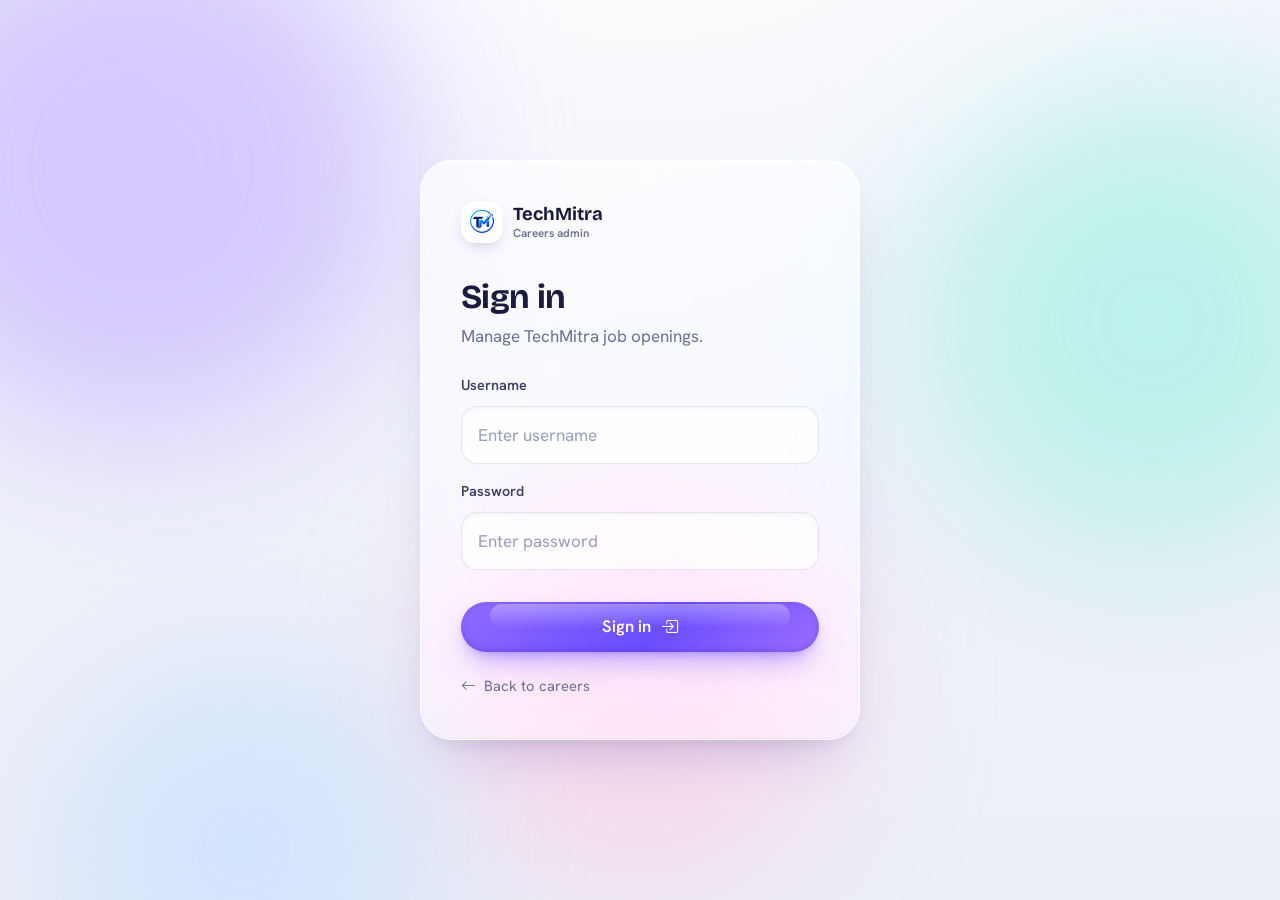
==== commit f4c90fd5: "Light liquid-glass redesign as AI automation agency Spatial glass UI with pastel palette, 3D Fluent " ====
--- a/admin.html
+++ b/admin.html
@@ -5,7 +5,7 @@
   <meta name="viewport" content="width=device-width, initial-scale=1.0">
   <meta name="robots" content="noindex, nofollow">
   <title>Careers Admin | TechMitra</title>
-  <meta name="theme-color" content="#061230">
+  <meta name="theme-color" content="#eef1f8">
   <link rel="icon" type="image/png" href="img/favicon.png">
   <link rel="preconnect" href="https://fonts.googleapis.com">
   <link rel="preconnect" href="https://fonts.gstatic.com" crossorigin>
@@ -19,8 +19,7 @@
     <span class="aurora__blob aurora__blob--a"></span>
     <span class="aurora__blob aurora__blob--b"></span>
     <span class="aurora__blob aurora__blob--c"></span>
-    <span class="aurora__grid"></span>
-    <span class="aurora__noise"></span>
+    <span class="aurora__blob aurora__blob--d"></span>
   </div>
 
   <!-- Login -->
@@ -79,10 +78,10 @@
       </div>
 
       <div class="admin-stats">
-        <div class="admin-stat-card glass spot"><i class="bi bi-briefcase"></i><span>Total jobs</span><strong id="totalJobs">0</strong></div>
-        <div class="admin-stat-card glass spot"><i class="bi bi-broadcast"></i><span>Published</span><strong id="publishedJobs">0</strong></div>
-        <div class="admin-stat-card glass spot"><i class="bi bi-hourglass-bottom"></i><span>Expired</span><strong id="expiredJobs">0</strong></div>
-        <div class="admin-stat-card glass spot"><i class="bi bi-pencil"></i><span>Drafts</span><strong id="draftJobs">0</strong></div>
+        <div class="admin-stat-card glass tilt"><img src="img/3d/briefcase.webp" alt=""><span>Total jobs</span><strong id="totalJobs">0</strong></div>
+        <div class="admin-stat-card glass tilt"><img src="img/3d/satellite.webp" alt=""><span>Published</span><strong id="publishedJobs">0</strong></div>
+        <div class="admin-stat-card glass tilt"><img src="img/3d/hourglass.webp" alt=""><span>Expired</span><strong id="expiredJobs">0</strong></div>
+        <div class="admin-stat-card glass tilt"><img src="img/3d/memo.webp" alt=""><span>Drafts</span><strong id="draftJobs">0</strong></div>
       </div>
 
       <div class="admin-jobs-box glass">
--- a/css/style.css
+++ b/css/style.css
@@ -1,44 +1,50 @@
 /* =========================================================
-   TECHMITRA — GLASS UI
-   Shared design system for index, careers and admin pages
+   TECHMITRA — LIQUID GLASS / SPATIAL UI
+   Shared design system for index, careers and admin
 ========================================================= */
 
 /* ---------- Tokens ---------- */
 :root {
-  --abyss: #061230;
-  --abyss-2: #0a1a42;
-  --abyss-3: #0f2357;
-  --ink: #eaf0ff;
-  --ink-soft: #c3cfee;
-  --muted: #93a3c9;
-  --blue: #2e6bff;
-  --blue-deep: #1544d6;
-  --cyan: #46d2f7;
-  --marigold: #ffb547;
-  --ok: #3ee0a1;
-  --danger: #ff6b81;
-
-  --glass: rgba(255, 255, 255, 0.055);
-  --glass-strong: rgba(255, 255, 255, 0.085);
-  --glass-border: rgba(170, 200, 255, 0.16);
-  --glass-hi: rgba(255, 255, 255, 0.22);
-  --blur: 18px;
-
-  --grad: linear-gradient(135deg, var(--cyan) 0%, var(--blue) 55%, var(--blue-deep) 100%);
-  --shadow: 0 24px 60px -24px rgba(2, 8, 30, 0.75);
-  --shadow-glow: 0 18px 50px -18px rgba(46, 107, 255, 0.65);
-
-  --r-xl: 30px;
-  --r-lg: 22px;
-  --r-md: 14px;
-  --r-sm: 10px;
+  --pearl: #eef1f8;
+  --pearl-2: #f6f7fc;
+  --ink: #1c1a3d;
+  --ink-soft: #3d3f66;
+  --muted: #6b6f93;
+  --line: rgba(28, 26, 61, .08);
+
+  --violet: #7b5cff;
+  --violet-2: #a77bff;
+  --teal: #20c3b1;
+  --teal-2: #5fe3cf;
+  --pink: #ff7ab8;
+  --amber: #ffb547;
+  --sky: #5aa8ff;
+  --ok: #16b98a;
+  --danger: #e5486a;
+
+  --grad-primary: linear-gradient(135deg, #8f6bff 0%, #6a4dff 55%, #9b6dff 100%);
+  --grad-teal: linear-gradient(135deg, #2fd4c0 0%, #19b3a3 60%, #4fe0cc 100%);
+  --grad-iris: linear-gradient(135deg, #f3d6ff 0%, #d6dcff 40%, #c8f3ec 75%, #ffe3f1 100%);
+  --grad-text: linear-gradient(100deg, #6a4dff 0%, #b05cff 35%, #ff6fb1 60%, #1fbfae 100%);
+
+  --glass-bg: rgba(255, 255, 255, .5);
+  --glass-hi-bg: rgba(255, 255, 255, .62);
+  --glass-border: rgba(255, 255, 255, .85);
+  --blur: 26px;
+
+  --shadow-soft: 0 1px 1px rgba(255,255,255,.9) inset, 0 -1px 1px rgba(120,110,190,.08) inset, 0 30px 60px -28px rgba(70, 60, 150, .28), 0 10px 22px -12px rgba(70, 60, 150, .14);
+  --shadow-lift: 0 1px 1px rgba(255,255,255,.9) inset, 0 40px 80px -30px rgba(70, 60, 150, .38), 0 16px 30px -14px rgba(70, 60, 150, .2);
+
+  --r-xl: 32px;
+  --r-lg: 24px;
+  --r-md: 16px;
+  --r-sm: 12px;
 
   --font-display: "Bricolage Grotesque", "Hanken Grotesk", system-ui, sans-serif;
   --font-body: "Hanken Grotesk", system-ui, -apple-system, "Segoe UI", sans-serif;
 
   --ease: cubic-bezier(0.22, 1, 0.36, 1);
   --ease-spring: cubic-bezier(0.34, 1.56, 0.64, 1);
-
   --container: 1200px;
   --nav-h: 76px;
 }
@@ -47,14 +53,8 @@
 *, *::before, *::after { box-sizing: border-box; }
 html { scroll-behavior: smooth; -webkit-text-size-adjust: 100%; }
 body {
-  margin: 0;
-  font-family: var(--font-body);
-  font-size: 1.0625rem;
-  line-height: 1.65;
-  color: var(--ink);
-  background: var(--abyss);
-  -webkit-font-smoothing: antialiased;
-  overflow-x: hidden;
+  margin: 0; font-family: var(--font-body); font-size: 1.0625rem; line-height: 1.65;
+  color: var(--ink); background: var(--pearl); -webkit-font-smoothing: antialiased; overflow-x: hidden;
 }
 img, video, svg { display: block; max-width: 100%; }
 a { color: inherit; text-decoration: none; }
@@ -63,820 +63,582 @@
 h1, h2, h3, h4 { margin: 0; font-family: var(--font-display); font-weight: 700; line-height: 1.1; letter-spacing: -0.02em; }
 p { margin: 0; }
 ul { margin: 0; padding: 0; list-style: none; }
-::selection { background: rgba(70, 210, 247, 0.35); color: #fff; }
-
-:focus-visible {
-  outline: 2px solid var(--cyan);
-  outline-offset: 3px;
-  border-radius: 8px;
-}
-
-.skip-link {
-  position: fixed; left: 16px; top: -60px; z-index: 300;
-  padding: 10px 16px; border-radius: 10px;
-  background: var(--blue); color: #fff; font-weight: 600;
-  transition: top .25s var(--ease);
-}
+::selection { background: rgba(123, 92, 255, .22); }
+:focus-visible { outline: 2px solid var(--violet); outline-offset: 3px; border-radius: 10px; }
+
+.skip-link { position: fixed; left: 16px; top: -60px; z-index: 300; padding: 10px 16px; border-radius: 12px; background: var(--violet); color: #fff; font-weight: 600; transition: top .25s var(--ease); }
 .skip-link:focus { top: 16px; }
-
-.container {
-  width: min(var(--container), 100% - 40px);
-  margin-inline: auto;
-}
+.container { width: min(var(--container), 100% - 40px); margin-inline: auto; }
 
 /* ---------- Ambient background ---------- */
 .aurora {
-  position: fixed; inset: 0; z-index: -1; overflow: hidden;
-  background:
-    radial-gradient(1200px 700px at 80% -10%, #102a6b 0%, transparent 60%),
-    radial-gradient(900px 600px at -10% 40%, #0b2160 0%, transparent 60%),
-    var(--abyss);
-  pointer-events: none;
-}
-.aurora__blob {
-  position: absolute; border-radius: 50%;
-  filter: blur(90px); opacity: .55;
-  will-change: transform;
-}
-.aurora__blob--a { width: 46vw; height: 46vw; left: -8vw; top: -10vw; background: #1f5cff; animation: drift-a 26s ease-in-out infinite alternate; }
-.aurora__blob--b { width: 38vw; height: 38vw; right: -10vw; top: 25vh; background: #23b8e8; opacity: .38; animation: drift-b 32s ease-in-out infinite alternate; }
-.aurora__blob--c { width: 30vw; height: 30vw; left: 30vw; bottom: -14vw; background: #4c3df2; opacity: .32; animation: drift-c 38s ease-in-out infinite alternate; }
-.aurora__grid {
-  position: absolute; inset: 0;
-  background-image:
-    linear-gradient(rgba(150, 185, 255, .055) 1px, transparent 1px),
-    linear-gradient(90deg, rgba(150, 185, 255, .055) 1px, transparent 1px);
-  background-size: 64px 64px;
-  mask-image: radial-gradient(ellipse 80% 60% at 50% 30%, #000 20%, transparent 75%);
-  -webkit-mask-image: radial-gradient(ellipse 80% 60% at 50% 30%, #000 20%, transparent 75%);
-}
-.aurora__noise {
-  position: absolute; inset: 0; opacity: .07; mix-blend-mode: overlay;
-  background-image: url("data:image/svg+xml,%3Csvg xmlns='http://www.w3.org/2000/svg' width='160' height='160'%3E%3Cfilter id='n'%3E%3CfeTurbulence type='fractalNoise' baseFrequency='.9' numOctaves='2' stitchTiles='stitch'/%3E%3C/filter%3E%3Crect width='100%25' height='100%25' filter='url(%23n)'/%3E%3C/svg%3E");
-}
-@keyframes drift-a { to { transform: translate(14vw, 12vh) scale(1.15); } }
-@keyframes drift-b { to { transform: translate(-16vw, -10vh) scale(.9); } }
-@keyframes drift-c { to { transform: translate(-10vw, -18vh) scale(1.2); } }
-
-/* ---------- Glass primitive ---------- */
+  position: fixed; inset: 0; z-index: -1; overflow: hidden; pointer-events: none;
+  background: radial-gradient(1200px 800px at 50% -20%, #ffffff 0%, transparent 60%), linear-gradient(180deg, #f4f5fb 0%, #eceff8 100%);
+}
+.aurora__blob { position: absolute; border-radius: 50%; filter: blur(80px); will-change: transform; }
+.aurora__blob--a { width: 42vw; height: 42vw; left: -10vw; top: -8vw; background: #cbbaff; opacity: .75; animation: drift-a 24s ease-in-out infinite alternate; }
+.aurora__blob--b { width: 36vw; height: 36vw; right: -8vw; top: 10vh; background: #a6f0e4; opacity: .7; animation: drift-b 30s ease-in-out infinite alternate; }
+.aurora__blob--c { width: 30vw; height: 30vw; left: 35vw; top: 55vh; background: #ffc6e2; opacity: .6; animation: drift-c 34s ease-in-out infinite alternate; }
+.aurora__blob--d { width: 28vw; height: 28vw; left: 5vw; bottom: -10vw; background: #bfdcff; opacity: .6; animation: drift-b 38s ease-in-out infinite alternate-reverse; }
+@keyframes drift-a { to { transform: translate(12vw, 14vh) scale(1.15); } }
+@keyframes drift-b { to { transform: translate(-14vw, 12vh) scale(.9); } }
+@keyframes drift-c { to { transform: translate(-12vw, -16vh) scale(1.2); } }
+
+/* ---------- Liquid glass primitive ---------- */
 .glass {
   position: relative;
-  background: linear-gradient(155deg, rgba(255,255,255,.085) 0%, rgba(255,255,255,.03) 100%);
+  background: linear-gradient(160deg, rgba(255,255,255,.72) 0%, rgba(255,255,255,.38) 100%);
   border: 1px solid var(--glass-border);
-  backdrop-filter: blur(var(--blur)) saturate(150%);
-  -webkit-backdrop-filter: blur(var(--blur)) saturate(150%);
-  box-shadow: var(--shadow), inset 0 1px 0 rgba(255,255,255,.12);
-}
-.glass--strong {
-  background: linear-gradient(155deg, rgba(255,255,255,.12) 0%, rgba(255,255,255,.045) 100%);
-  border-color: rgba(180, 210, 255, .22);
-}
-
-/* Cursor-following light on glass cards */
-.spot { overflow: hidden; isolation: isolate; }
-.spot::before {
-  content: ""; position: absolute; inset: 0; z-index: -1; pointer-events: none;
-  background: radial-gradient(420px circle at var(--mx, 50%) var(--my, -40%), rgba(70, 210, 247, .16), transparent 45%);
-  opacity: 0; transition: opacity .4s var(--ease);
-}
-.spot:hover::before { opacity: 1; }
+  backdrop-filter: blur(var(--blur)) saturate(180%);
+  -webkit-backdrop-filter: blur(var(--blur)) saturate(180%);
+  box-shadow: var(--shadow-soft);
+}
+.glass--hi { background: linear-gradient(160deg, rgba(255,255,255,.85) 0%, rgba(255,255,255,.5) 100%); }
+
+/* 3D tilt cards (JS sets --rx / --ry / --mx / --my) */
+.tilt {
+  transform: perspective(900px) rotateX(var(--rx, 0deg)) rotateY(var(--ry, 0deg)) translateY(var(--lift, 0));
+  transition: transform .5s var(--ease), box-shadow .5s var(--ease);
+  transform-style: preserve-3d; overflow: hidden; isolation: isolate;
+}
+.tilt::after {
+  content: ""; position: absolute; inset: 0; z-index: 3; pointer-events: none; border-radius: inherit;
+  background: radial-gradient(360px circle at var(--mx, 50%) var(--my, -30%), rgba(255,255,255,.75), transparent 45%);
+  opacity: 0; transition: opacity .4s; mix-blend-mode: soft-light;
+}
+.tilt:hover { --lift: -6px; box-shadow: var(--shadow-lift); }
+.tilt:hover::after { opacity: 1; }
+.tilt.is-tilting { transition: transform .12s linear, box-shadow .5s var(--ease); }
 
 /* ---------- Shared bits ---------- */
-.live-dot {
-  display: inline-block; width: 8px; height: 8px; border-radius: 50%;
-  background: var(--ok); box-shadow: 0 0 0 0 rgba(62, 224, 161, .6);
-  animation: ping 2s infinite; flex-shrink: 0;
-}
-@keyframes ping {
-  0% { box-shadow: 0 0 0 0 rgba(62, 224, 161, .55); }
-  70% { box-shadow: 0 0 0 9px rgba(62, 224, 161, 0); }
-  100% { box-shadow: 0 0 0 0 rgba(62, 224, 161, 0); }
-}
+.live-dot { display: inline-block; width: 8px; height: 8px; border-radius: 50%; background: var(--ok); animation: ping 2s infinite; flex-shrink: 0; }
+@keyframes ping { 0% { box-shadow: 0 0 0 0 rgba(22,185,138,.5); } 70% { box-shadow: 0 0 0 9px rgba(22,185,138,0); } 100% { box-shadow: 0 0 0 0 rgba(22,185,138,0); } }
 
 .kicker {
-  display: inline-flex; align-items: center; gap: 10px;
-  font-size: .95rem; font-weight: 600; color: var(--cyan);
-  margin-bottom: 14px;
-}
-.kicker::before {
-  content: ""; width: 26px; height: 2px; border-radius: 2px; background: var(--grad);
-}
-
-.tag, .chip {
-  display: inline-flex; align-items: center; gap: 6px;
-  padding: 5px 12px; border-radius: 999px;
-  font-size: .8rem; font-weight: 600;
-  background: rgba(70, 210, 247, .12); color: var(--cyan);
-  border: 1px solid rgba(70, 210, 247, .25);
-}
-.chip--live { background: rgba(62, 224, 161, .1); color: var(--ok); border-color: rgba(62, 224, 161, .25); }
-
-/* ---------- Buttons ---------- */
+  display: inline-flex; align-items: center; gap: 8px; margin-bottom: 14px;
+  padding: 6px 14px; border-radius: 999px; font-size: .9rem; font-weight: 600; color: var(--violet);
+  background: rgba(123, 92, 255, .1); border: 1px solid rgba(123, 92, 255, .18);
+}
+.pill-label {
+  display: inline-flex; align-items: center; gap: 10px; padding: 8px 18px 8px 10px; border-radius: 999px;
+  font-size: .93rem; font-weight: 600; color: var(--ink-soft);
+}
+.pill-label img { width: 26px; height: 26px; }
+
+.tag, .chip { display: inline-flex; align-items: center; gap: 6px; padding: 5px 12px; border-radius: 999px; font-size: .8rem; font-weight: 600; background: rgba(123,92,255,.1); color: var(--violet); }
+.chip--live { background: rgba(22,185,138,.12); color: var(--ok); }
+.tags { display: flex; flex-wrap: wrap; gap: 6px; margin-top: 16px; }
+.tags li { padding: 4px 10px; border-radius: 8px; font-size: .78rem; font-weight: 600; color: var(--muted); background: rgba(255,255,255,.7); border: 1px solid rgba(28,26,61,.06); }
+
+/* ---------- Liquid buttons ---------- */
 .btn {
   position: relative; display: inline-flex; align-items: center; justify-content: center; gap: 10px;
-  padding: 13px 22px; border-radius: 999px;
-  font-weight: 600; font-size: 1rem; line-height: 1; white-space: nowrap;
-  transition: transform .35s var(--ease), box-shadow .35s var(--ease), background .35s var(--ease), border-color .35s;
+  padding: 13px 22px; border-radius: 999px; font-weight: 600; font-size: 1rem; line-height: 1; white-space: nowrap;
+  transition: transform .35s var(--ease), box-shadow .35s var(--ease), background .35s;
   overflow: hidden; isolation: isolate;
 }
 .btn i { font-size: 1.05em; transition: transform .35s var(--ease); }
 .btn:hover i { transform: translate(2px, -1px); }
-.btn--primary {
-  color: #fff; background: var(--grad);
-  box-shadow: var(--shadow-glow), inset 0 1px 0 rgba(255,255,255,.35);
-}
-.btn--primary::after {
+.btn::before { /* top gloss like liquid glass */
+  content: ""; position: absolute; left: 8%; right: 8%; top: 2px; height: 48%; z-index: -1; border-radius: 999px;
+  background: linear-gradient(180deg, rgba(255,255,255,.32), rgba(255,255,255,0)); pointer-events: none;
+}
+.btn::after { /* sweeping shine */
   content: ""; position: absolute; inset: 0; z-index: -1;
-  background: linear-gradient(110deg, transparent 30%, rgba(255,255,255,.4) 50%, transparent 70%);
-  transform: translateX(-120%); transition: transform .8s var(--ease);
-}
-.btn--primary:hover::after { transform: translateX(120%); }
-.btn--primary:hover { box-shadow: 0 22px 60px -16px rgba(46,107,255,.85), inset 0 1px 0 rgba(255,255,255,.35); }
+  background: linear-gradient(110deg, transparent 30%, rgba(255,255,255,.55) 50%, transparent 70%);
+  transform: translateX(-120%); transition: transform .9s var(--ease);
+}
+.btn:hover::after { transform: translateX(120%); }
+.btn--primary { color: #fff; background: var(--grad-primary); box-shadow: 0 14px 30px -10px rgba(106,77,255,.6), 0 4px 10px -4px rgba(106,77,255,.4), inset 0 -2px 6px rgba(60,30,160,.25); }
+.btn--primary:hover { box-shadow: 0 22px 44px -12px rgba(106,77,255,.7), 0 6px 14px -4px rgba(106,77,255,.45), inset 0 -2px 6px rgba(60,30,160,.25); transform: translateY(-2px); }
+.btn--teal { color: #fff; background: var(--grad-teal); box-shadow: 0 14px 30px -10px rgba(25,179,163,.6), inset 0 -2px 6px rgba(0,90,80,.2); }
+.btn--teal:hover { transform: translateY(-2px); }
 .btn--glass {
-  color: var(--ink);
-  background: rgba(255,255,255,.06); border: 1px solid var(--glass-border);
-  backdrop-filter: blur(12px); -webkit-backdrop-filter: blur(12px);
-}
-.btn--glass:hover { background: rgba(255,255,255,.12); border-color: rgba(180,210,255,.35); }
+  color: var(--ink); background: rgba(255,255,255,.6); border: 1px solid rgba(255,255,255,.9);
+  backdrop-filter: blur(14px); -webkit-backdrop-filter: blur(14px); box-shadow: var(--shadow-soft);
+}
+.btn--glass:hover { background: rgba(255,255,255,.85); transform: translateY(-2px); }
 .btn--sm { padding: 10px 18px; font-size: .92rem; }
 .btn--lg { padding: 16px 26px; font-size: 1.04rem; }
 .btn--block { width: 100%; }
 
-.round-btn {
-  width: 48px; height: 48px; border-radius: 50%;
-  display: grid; place-items: center; font-size: 1.1rem;
-  transition: transform .3s var(--ease), background .3s;
-}
-.round-btn:hover { transform: scale(1.08); background: rgba(255,255,255,.14); }
-
-.link {
-  display: inline-flex; align-items: center; gap: 6px;
-  color: var(--cyan); font-weight: 600;
-  background: linear-gradient(currentColor, currentColor) 0 100% / 0 1px no-repeat;
-  transition: background-size .4s var(--ease);
-}
-.link:hover { background-size: 100% 1px; }
-
-/* ---------- Loader ---------- */
-.loader {
-  position: fixed; inset: 0; z-index: 500; display: grid; place-items: center;
-  background: var(--abyss);
-  transition: opacity .6s var(--ease), visibility .6s;
-}
+/* ---------- Loader / progress ---------- */
+.loader { position: fixed; inset: 0; z-index: 500; display: grid; place-items: center; background: var(--pearl); transition: opacity .6s var(--ease), visibility .6s; }
 .loader.is-done { opacity: 0; visibility: hidden; }
-.loader__mark { position: relative; width: 84px; height: 84px; display: grid; place-items: center; }
-.loader__mark img { width: 56px; height: 56px; border-radius: 50%; animation: breathe 1.6s ease-in-out infinite; }
-.loader__ring {
-  position: absolute; inset: 0; border-radius: 50%;
-  border: 2px solid rgba(70,210,247,.15); border-top-color: var(--cyan); border-right-color: var(--blue);
-  animation: spin 1s linear infinite;
-}
-@keyframes spin { to { transform: rotate(360deg); } }
-@keyframes breathe { 50% { transform: scale(.9); opacity: .8; } }
-
-.scroll-progress {
-  position: fixed; top: 0; left: 0; z-index: 200; height: 3px; width: 100%;
-  background: var(--grad); transform-origin: 0 50%; transform: scaleX(0);
-  box-shadow: 0 0 12px rgba(70,210,247,.7);
-}
+.loader__orb { width: 110px; height: 110px; border-radius: 34px; display: grid; place-items: center; animation: bob 1.6s ease-in-out infinite; }
+.loader__orb img { width: 70px; height: 70px; }
+.scroll-progress { position: fixed; top: 0; left: 0; z-index: 200; height: 3px; width: 100%; background: var(--grad-text); transform-origin: 0 50%; transform: scaleX(0); }
 
 /* ---------- Navigation ---------- */
-.nav {
-  position: fixed; top: 14px; left: 0; right: 0; z-index: 100;
-  transition: top .4s var(--ease);
-}
+.nav { position: fixed; top: 14px; left: 0; right: 0; z-index: 100; transition: top .4s var(--ease); }
 .nav__bar {
-  width: min(var(--container), 100% - 28px); margin-inline: auto;
-  height: 64px; padding: 0 10px 0 16px; border-radius: 999px;
+  width: min(var(--container), 100% - 28px); margin-inline: auto; height: 66px; padding: 0 10px 0 14px; border-radius: 999px;
   display: flex; align-items: center; justify-content: space-between; gap: 20px;
-  background: rgba(10, 26, 66, .35);
-  transition: background .4s var(--ease), box-shadow .4s var(--ease);
 }
 .nav.is-scrolled { top: 8px; }
-.nav.is-scrolled .nav__bar { background: rgba(8, 20, 52, .7); }
-
+.nav.is-scrolled .nav__bar { background: linear-gradient(160deg, rgba(255,255,255,.88), rgba(255,255,255,.66)); }
 .brand { display: inline-flex; align-items: center; gap: 10px; }
-.brand__logo { width: 40px; height: 40px; border-radius: 50%; background: #fff; padding: 2px; object-fit: contain; }
-.brand__text { font-family: var(--font-display); font-weight: 700; font-size: 1.15rem; line-height: 1; letter-spacing: -.01em; }
-.brand__text small { display: block; margin-top: 4px; font-family: var(--font-body); font-weight: 500; font-size: .72rem; color: var(--muted); letter-spacing: .02em; }
-
-.nav__links { position: relative; display: flex; align-items: center; gap: 4px; }
-.nav__links > a:not(.btn) {
-  position: relative; z-index: 1; padding: 10px 14px; border-radius: 999px;
-  font-size: .95rem; font-weight: 500; color: var(--ink-soft);
-  transition: color .3s;
-}
-.nav__links > a:not(.btn):hover, .nav__links > a.is-active { color: #fff; }
+.brand__logo { width: 42px; height: 42px; border-radius: 14px; background: #fff; padding: 3px; object-fit: contain; box-shadow: 0 6px 16px -6px rgba(70,60,150,.35); }
+.brand__text { font-family: var(--font-display); font-weight: 700; font-size: 1.15rem; line-height: 1; }
+.brand__text small { display: block; margin-top: 4px; font-family: var(--font-body); font-weight: 600; font-size: .72rem; color: var(--muted); }
+.nav__links { position: relative; display: flex; align-items: center; gap: 2px; }
+.nav__links > a:not(.btn) { position: relative; z-index: 1; padding: 10px 14px; border-radius: 999px; font-size: .95rem; font-weight: 600; color: var(--ink-soft); transition: color .3s; }
+.nav__links > a:not(.btn):hover, .nav__links > a.is-active { color: var(--violet); }
 .nav__indicator {
-  position: absolute; z-index: 0; top: 50%; left: 0; height: 38px; width: 0;
-  border-radius: 999px; background: rgba(255,255,255,.09); border: 1px solid rgba(180,210,255,.14);
-  transform: translateY(-50%); opacity: 0;
-  transition: left .45s var(--ease), width .45s var(--ease), opacity .3s;
+  position: absolute; z-index: 0; top: 50%; left: 0; height: 40px; width: 0; border-radius: 999px;
+  background: rgba(255,255,255,.9); box-shadow: 0 6px 16px -8px rgba(70,60,150,.35), inset 0 1px 0 #fff;
+  transform: translateY(-50%); opacity: 0; transition: left .45s var(--ease), width .45s var(--ease), opacity .3s;
 }
 .nav__cta { margin-left: 8px; }
-
-.nav__toggle { display: none; width: 46px; height: 46px; border-radius: 50%; position: relative; background: rgba(255,255,255,.07); }
-.nav__toggle span {
-  position: absolute; left: 14px; right: 14px; height: 2px; border-radius: 2px; background: #fff;
-  transition: transform .4s var(--ease), opacity .3s, top .4s var(--ease);
-}
+.nav__toggle { display: none; width: 46px; height: 46px; border-radius: 50%; position: relative; background: rgba(255,255,255,.8); box-shadow: var(--shadow-soft); }
+.nav__toggle span { position: absolute; left: 14px; right: 14px; height: 2px; border-radius: 2px; background: var(--ink); transition: transform .4s var(--ease), opacity .3s, top .4s var(--ease); }
 .nav__toggle span:nth-child(1) { top: 16px; }
 .nav__toggle span:nth-child(2) { top: 22px; }
 .nav__toggle span:nth-child(3) { top: 28px; }
 .nav__toggle[aria-expanded="true"] span:nth-child(1) { top: 22px; transform: rotate(45deg); }
 .nav__toggle[aria-expanded="true"] span:nth-child(2) { opacity: 0; }
 .nav__toggle[aria-expanded="true"] span:nth-child(3) { top: 22px; transform: rotate(-45deg); }
-
-.nav-backdrop {
-  position: fixed; inset: 0; z-index: 90; background: rgba(3, 8, 24, .55);
-  backdrop-filter: blur(4px); -webkit-backdrop-filter: blur(4px);
-  opacity: 0; transition: opacity .35s;
-}
+.nav-backdrop { position: fixed; inset: 0; z-index: 90; background: rgba(40,35,90,.18); backdrop-filter: blur(6px); -webkit-backdrop-filter: blur(6px); opacity: 0; transition: opacity .35s; }
 .nav-backdrop.is-open { opacity: 1; }
 
 /* ---------- Sections ---------- */
-.section { position: relative; padding: clamp(80px, 11vw, 140px) 0; }
-.section, .hero, .trusted, .footer { overflow-x: clip; }
-.section--band::before {
-  content: ""; position: absolute; inset: 0; z-index: -1;
-  background: linear-gradient(180deg, transparent, rgba(15, 35, 87, .45) 18%, rgba(15, 35, 87, .45) 82%, transparent);
-}
-.section__head { max-width: 680px; margin-bottom: clamp(40px, 6vw, 64px); }
-.section__head--split {
-  max-width: none; display: flex; align-items: flex-end; justify-content: space-between; gap: 32px; flex-wrap: wrap;
-}
-.section__head--split > div:first-child { max-width: 640px; }
-.section__title { font-size: clamp(2rem, 4.2vw, 3.2rem); font-weight: 700; }
+.section { position: relative; padding: clamp(80px, 10vw, 130px) 0; }
+.section, .hero, .trusted, .results, .footer { overflow-x: clip; }
+.section__head { max-width: 680px; margin-bottom: clamp(40px, 6vw, 60px); }
+.section__head--center { margin-inline: auto; text-align: center; }
+.section__head--center .section__lead { margin-inline: auto; }
+.section__head--split { max-width: none; display: flex; align-items: flex-end; justify-content: space-between; gap: 28px; flex-wrap: wrap; }
+.section__head--split > div:first-child { max-width: 620px; }
+.section__title { font-size: clamp(2rem, 4.2vw, 3.2rem); font-weight: 750; }
 .section__lead { margin-top: 18px; color: var(--muted); font-size: 1.1rem; max-width: 60ch; }
 
 /* ---------- Hero ---------- */
-.hero { position: relative; padding: calc(var(--nav-h) + 70px) 0 60px; min-height: 100vh; }
-.hero__grid { display: grid; grid-template-columns: 1.02fr 1fr; gap: clamp(32px, 5vw, 72px); align-items: center; }
-
-.hero__kicker {
-  display: inline-flex; align-items: center; gap: 10px;
-  padding: 8px 16px 8px 12px; border-radius: 999px;
-  font-size: .92rem; font-weight: 500; color: var(--ink-soft);
-  background: rgba(255,255,255,.06); border: 1px solid var(--glass-border);
-  backdrop-filter: blur(10px); -webkit-backdrop-filter: blur(10px);
-}
-.hero__title {
-  margin-top: 26px;
-  font-size: clamp(2.6rem, 6vw, 5.1rem);
-  font-weight: 800; line-height: 1.02; letter-spacing: -0.035em;
-  color: #fff;
-}
+.hero { position: relative; padding: calc(var(--nav-h) + 64px) 0 50px; }
+.hero__grid { display: grid; grid-template-columns: 1fr 1.02fr; gap: clamp(28px, 4vw, 60px); align-items: center; }
+.hero__title { margin-top: 24px; font-size: clamp(2.6rem, 5.6vw, 4.6rem); font-weight: 800; line-height: 1.02; letter-spacing: -0.035em; }
 .hero__title .word { display: inline-block; overflow: hidden; vertical-align: top; padding: 0 .02em .1em; margin-bottom: -.1em; }
 .hero__title .word > span {
   display: inline-block;
-  background: linear-gradient(100deg, #fff 0%, #fff 38%, #8fdcff 48%, #ffffff 58%, #fff 100%);
+  background: linear-gradient(100deg, var(--ink) 0%, var(--ink) 40%, #8b5cff 48%, #ff6fb1 53%, var(--ink) 62%, var(--ink) 100%);
   background-size: 300% 100%; background-position: 100% 0;
   -webkit-background-clip: text; background-clip: text; color: transparent;
   transform: translateY(110%); opacity: 0;
 }
 .hero__title.is-in .word > span {
   animation: word-up 1s var(--ease) forwards, sheen 1.8s var(--ease) forwards;
-  animation-delay: calc(var(--i) * 70ms + 100ms), calc(var(--i) * 90ms + 1100ms);
+  animation-delay: calc(var(--i) * 60ms + 100ms), calc(var(--i) * 80ms + 1000ms);
 }
 @keyframes word-up { to { transform: translateY(0); opacity: 1; } }
 @keyframes sheen { to { background-position: 0 0; } }
-
-.hero__lead { margin-top: 26px; max-width: 52ch; font-size: 1.15rem; color: var(--ink-soft); }
-.hero__actions { margin-top: 36px; display: flex; flex-wrap: wrap; gap: 14px; }
+.hero__lead { margin-top: 24px; max-width: 52ch; font-size: 1.15rem; color: var(--ink-soft); }
+.hero__actions { margin-top: 34px; display: flex; flex-wrap: wrap; gap: 12px; }
+.hero__proof { margin-top: 26px; display: flex; flex-wrap: wrap; gap: 8px 20px; font-size: .92rem; font-weight: 600; color: var(--muted); }
+.hero__proof i { color: var(--teal); margin-right: 4px; }
 
 [data-intro] { opacity: 0; transform: translateY(18px); filter: blur(8px); transition: opacity .9s var(--ease), transform .9s var(--ease), filter .9s var(--ease); }
 .is-ready [data-intro] { opacity: 1; transform: none; filter: none; }
 .is-ready .hero__lead { transition-delay: .55s; }
 .is-ready .hero__actions { transition-delay: .7s; }
-
-/* Board */
-.board { position: relative; height: 520px; perspective: 1400px; }
-.board__traces { position: absolute; inset: 0; width: 100%; height: 100%; overflow: visible; }
-.trace { fill: none; stroke: rgba(120, 170, 255, .22); stroke-width: 1.5; stroke-dasharray: 600; stroke-dashoffset: 600; }
-.is-ready .trace { animation: draw 1.6s .6s var(--ease) forwards; }
-.trace--pulse { stroke: url(#traceGrad); stroke-width: 2.5; stroke-dasharray: 60 540; stroke-dashoffset: 600; opacity: 0; }
-.is-ready .trace--pulse { opacity: 1; animation: pulse-run 3.2s 2s linear infinite; }
-.trace--pulse:nth-of-type(6) { animation-delay: 2.8s !important; }
-.trace--pulse:nth-of-type(7) { animation-delay: 3.4s !important; }
-.trace--pulse:nth-of-type(8) { animation-delay: 2.4s !important; }
-.node { fill: var(--abyss); stroke: var(--cyan); stroke-width: 2; opacity: 0; }
-.is-ready .node { animation: fade-in .5s 1.8s forwards; }
-@keyframes draw { to { stroke-dashoffset: 0; } }
-@keyframes pulse-run { from { stroke-dashoffset: 600; } to { stroke-dashoffset: 0; } }
-@keyframes fade-in { to { opacity: 1; } }
-
-.panel { position: absolute; border-radius: var(--r-lg); padding: 20px; opacity: 0; }
-.panel strong { font-family: var(--font-display); font-weight: 600; }
-.panel--main { left: 7%; right: 4%; top: 13%; padding: 24px; border-radius: var(--r-xl); transform: translateY(40px) rotateX(10deg) scale(.96); }
-.panel--toast { right: -2%; top: 1%; display: flex; align-items: center; gap: 12px; padding: 14px 18px 14px 14px; transform: translate(30px, -10px) scale(.9); }
-.panel--sync { left: -3%; bottom: 3%; width: 250px; transform: translate(-30px, 20px) scale(.9); }
-.is-ready .panel { transition: opacity .9s var(--ease), transform 1.1s var(--ease); opacity: 1; transform: none; }
-.is-ready .panel--main { transition-delay: .35s; }
-.is-ready .panel--toast { transition-delay: 1s; }
-.is-ready .panel--sync { transition-delay: 1.2s; }
-.panel.is-floating { animation: float 7s ease-in-out infinite; }
-.panel--toast.is-floating { animation-duration: 6s; animation-delay: -2s; }
-.panel--sync.is-floating { animation-duration: 8s; animation-delay: -4s; }
-@keyframes float { 50% { transform: translateY(-10px); } }
-
-.panel__head { display: flex; align-items: center; justify-content: space-between; gap: 12px; }
-.panel__head strong { display: block; font-size: 1.1rem; }
-.panel__head span:not(.chip):not(.live-dot) { font-size: .85rem; color: var(--muted); }
-.panel__kpis { margin-top: 22px; display: grid; grid-template-columns: repeat(3, 1fr); gap: 10px; }
-.panel__kpis > div { padding: 12px 14px; border-radius: var(--r-md); background: rgba(255,255,255,.05); border: 1px solid rgba(170,200,255,.1); }
-.panel__kpis span { display: block; font-size: .78rem; color: var(--muted); line-height: 1.3; }
-.panel__kpis strong { display: block; margin-top: 6px; font-size: 1.45rem; font-variant-numeric: tabular-nums; }
-.panel__chart { position: relative; margin-top: 20px; height: 150px; }
-.panel__chart svg { position: absolute; inset: 0 0 34px; width: 100%; height: calc(100% - 34px); }
-.chart__line { fill: none; stroke: var(--cyan); stroke-width: 2.5; stroke-linecap: round; stroke-dasharray: 520; stroke-dashoffset: 520; filter: drop-shadow(0 0 6px rgba(70,210,247,.8)); }
-.chart__area { opacity: 0; }
-.is-ready .chart__line { animation: draw-chart 2s 1s var(--ease) forwards; }
-.is-ready .chart__area { animation: fade-in 1.2s 1.8s forwards; }
-@keyframes draw-chart { to { stroke-dashoffset: 0; } }
-.panel__bars { position: absolute; left: 0; right: 0; bottom: 0; height: 30px; display: flex; align-items: flex-end; gap: 6px; }
-.panel__bars span { flex: 1; height: var(--h); border-radius: 4px 4px 2px 2px; background: linear-gradient(180deg, rgba(70,210,247,.7), rgba(46,107,255,.25)); transform: scaleY(0); transform-origin: bottom; }
-.is-ready .panel__bars span { animation: bar-up .8s var(--ease-spring) forwards; }
-.panel__bars span:nth-child(1) { animation-delay: 1.4s !important; }
-.panel__bars span:nth-child(2) { animation-delay: 1.48s !important; }
-.panel__bars span:nth-child(3) { animation-delay: 1.56s !important; }
-.panel__bars span:nth-child(4) { animation-delay: 1.64s !important; }
-.panel__bars span:nth-child(5) { animation-delay: 1.72s !important; }
-.panel__bars span:nth-child(6) { animation-delay: 1.8s !important; }
-.panel__bars span:nth-child(7) { animation-delay: 1.88s !important; }
+.is-ready .hero__proof { transition-delay: .85s; }
+
+/* Spatial scene */
+.scene { position: relative; height: 540px; }
+.scene > * { position: absolute; }
+.scene__window { left: 4%; right: 6%; top: 15%; padding: 20px; border-radius: var(--r-xl); opacity: 0; transform: translateY(40px) scale(.94); }
+.scene__toast { right: -2%; top: 2%; display: flex; align-items: center; gap: 12px; padding: 12px 18px 12px 12px; border-radius: 22px; opacity: 0; transform: translateY(-20px) scale(.9); }
+.scene__toast img { width: 46px; height: 46px; }
+.scene__toast strong { display: block; font-size: .98rem; }
+.scene__toast span { font-size: .84rem; color: var(--muted); }
+.scene__stat { left: -5%; bottom: -4%; width: 220px; padding: 16px 18px; border-radius: 24px; opacity: 0; transform: translateY(30px) scale(.9); }
+.scene__stat > span { font-size: .84rem; color: var(--muted); font-weight: 600; }
+.scene__stat strong { display: block; margin-top: 2px; font-family: var(--font-display); font-size: 2.1rem; line-height: 1.1; background: var(--grad-text); -webkit-background-clip: text; background-clip: text; color: transparent; font-variant-numeric: tabular-nums; }
+.mini-bars { margin-top: 8px; height: 38px; display: flex; align-items: flex-end; gap: 6px; }
+.mini-bars i { flex: 1; height: var(--h); border-radius: 6px; background: linear-gradient(180deg, #a98bff, #6a4dff); transform: scaleY(0); transform-origin: bottom; }
+.mini-bars i:nth-child(even) { background: linear-gradient(180deg, #6ff0dd, #1fbfae); }
+.is-ready .mini-bars i { animation: bar-up .9s var(--ease-spring) forwards; }
+.mini-bars i:nth-child(2) { animation-delay: .08s !important; } .mini-bars i:nth-child(3) { animation-delay: .16s !important; }
+.mini-bars i:nth-child(4) { animation-delay: .24s !important; } .mini-bars i:nth-child(5) { animation-delay: .32s !important; } .mini-bars i:nth-child(6) { animation-delay: .4s !important; }
 @keyframes bar-up { to { transform: scaleY(1); } }
 
-.panel__icon { width: 38px; height: 38px; border-radius: 12px; display: grid; place-items: center; font-size: 1.2rem; flex-shrink: 0; }
-.panel__icon--ok { background: rgba(62,224,161,.15); color: var(--ok); }
-.panel--toast strong { display: block; font-size: .98rem; }
-.panel--toast span { font-size: .82rem; color: var(--muted); }
-.panel--toast.is-swap #toastId { animation: swap .6s var(--ease); }
-@keyframes swap { 0% { opacity: 0; transform: translateY(6px); } 100% { opacity: 1; transform: none; } }
-
-.panel--sync strong { font-size: .95rem; }
-.panel--sync ul { margin-top: 12px; display: grid; gap: 8px; }
-.panel--sync li { display: flex; align-items: center; gap: 10px; font-size: .86rem; color: var(--ink-soft); }
-.panel--sync li i { color: var(--cyan); }
-.panel--sync .ok { margin-left: auto; width: 8px; height: 8px; border-radius: 50%; background: var(--ok); box-shadow: 0 0 10px var(--ok); }
-.panel--sync .ok--busy { background: var(--marigold); box-shadow: 0 0 10px var(--marigold); animation: blink 1.2s ease-in-out infinite; }
-@keyframes blink { 50% { opacity: .3; } }
-
-.board__caption { position: absolute; right: 4%; bottom: -6px; font-size: .78rem; color: var(--muted); opacity: .7; }
+.is-ready .scene__window { opacity: 1; transform: none; transition: opacity .9s .3s var(--ease), transform 1.1s .3s var(--ease); }
+.is-ready .scene__toast { opacity: 1; transform: none; transition: opacity .8s 1.1s var(--ease), transform 1s 1.1s var(--ease-spring); }
+.is-ready .scene__stat { opacity: 1; transform: none; transition: opacity .8s 1.3s var(--ease), transform 1s 1.3s var(--ease-spring); }
+
+.window__bar { display: flex; align-items: center; gap: 12px; padding-bottom: 16px; border-bottom: 1px solid var(--line); }
+.window__bar strong { font-family: var(--font-display); font-weight: 600; font-size: 1rem; }
+.window__bar .chip { margin-left: auto; }
+.dots { display: flex; gap: 6px; }
+.dots i { width: 11px; height: 11px; border-radius: 50%; background: #ff8fa3; }
+.dots i:nth-child(2) { background: #ffd166; }
+.dots i:nth-child(3) { background: #5fe3a1; }
+
+.flow { display: flex; align-items: center; gap: 8px; padding: 26px 4px 22px; }
+.flow__node { flex: 1; display: grid; justify-items: center; text-align: center; gap: 4px; }
+.flow__icon { width: 84px; height: 84px; border-radius: 26px; display: grid; place-items: center; background: linear-gradient(160deg, #fff, rgba(255,255,255,.55)); border: 1px solid #fff; box-shadow: 0 16px 30px -14px rgba(70,60,150,.4), inset 0 -3px 8px rgba(120,110,200,.08); }
+.flow__icon img { width: 58px; height: 58px; }
+.flow__node--ai .flow__icon { background: var(--grad-iris); animation: ai-pulse 2.4s ease-in-out infinite; }
+@keyframes ai-pulse { 50% { box-shadow: 0 16px 40px -10px rgba(123,92,255,.6), 0 0 0 8px rgba(123,92,255,.08); } }
+.flow__node strong { margin-top: 6px; font-size: .92rem; }
+.flow__node small { font-size: .78rem; color: var(--muted); }
+.flow__link { position: relative; flex: 0 0 36px; height: 3px; margin-bottom: 44px; border-radius: 3px; background: rgba(123,92,255,.15); overflow: hidden; }
+.flow__link i { position: absolute; top: 0; left: -40%; width: 40%; height: 100%; border-radius: 3px; background: var(--grad-primary); animation: flow 1.6s linear infinite; }
+.flow__link + .flow__node + .flow__link i { animation-delay: .8s; }
+@keyframes flow { to { left: 100%; } }
+
+.window__log { padding: 14px 16px; border-radius: 18px; background: rgba(255,255,255,.6); border: 1px solid #fff; }
+.log-row { display: flex; align-items: center; gap: 10px; font-size: .9rem; font-weight: 600; }
+.log-row b { margin-left: auto; font-weight: 600; color: var(--muted); font-size: .82rem; }
+.log-dot { width: 9px; height: 9px; border-radius: 50%; background: var(--ok); }
+.log-progress { margin-top: 10px; height: 6px; border-radius: 6px; background: rgba(28,26,61,.06); overflow: hidden; }
+.log-progress span { display: block; height: 100%; width: 100%; border-radius: 6px; background: var(--grad-text); transform-origin: 0 50%; animation: progress 3.6s var(--ease) infinite; }
+@keyframes progress { 0% { transform: scaleX(0); } 70%, 100% { transform: scaleX(1); } }
+.is-swap #logText { animation: swap .6s var(--ease); }
+@keyframes swap { from { opacity: 0; transform: translateY(6px); } }
+
+.float3d { width: 92px; height: 92px; filter: drop-shadow(0 18px 20px rgba(70,60,150,.28)); opacity: 0; transform: scale(.4); }
+.is-ready .float3d { opacity: 1; transform: none; transition: opacity .6s var(--ease), transform .9s var(--ease-spring); }
+.float3d--brain { left: 2%; top: 4%; transition-delay: 1.5s !important; }
+.float3d--bolt { left: 42%; top: 2%; width: 70px; height: 70px; transition-delay: 1.6s !important; }
+.float3d--gear { right: 0; bottom: 14%; width: 80px; height: 80px; transition-delay: 1.7s !important; }
+.float3d--rocket { left: 40%; bottom: -2%; width: 84px; height: 84px; transition-delay: 1.8s !important; }
+.float3d.is-floating { animation: bob-t 5s ease-in-out infinite; }
+.float3d--bolt.is-floating { animation-duration: 4s; animation-delay: -1s; }
+.float3d--gear.is-floating { animation: spin-bob 12s linear infinite; }
+.float3d--rocket.is-floating { animation-duration: 6s; animation-delay: -2s; }
+@keyframes bob { 50% { translate: 0 -14px; } }
+@keyframes bob-t { 50% { transform: translateY(-14px); } }
+@keyframes spin-bob { 0% { transform: rotate(0); } 50% { transform: translateY(-10px) rotate(180deg); } 100% { transform: rotate(360deg); } }
+.scene__caption { right: 6%; bottom: -18px; font-size: .78rem; color: var(--muted); }
 
 /* Stats */
-.stats {
-  margin-top: 70px; padding: 26px 30px; border-radius: var(--r-xl);
-  display: grid; grid-template-columns: repeat(4, 1fr); gap: 20px;
-}
-.stat { display: flex; align-items: center; gap: 16px; }
-.stat + .stat { border-left: 1px solid rgba(170,200,255,.12); padding-left: 20px; }
-.stat > i {
-  width: 50px; height: 50px; border-radius: 16px; display: grid; place-items: center; flex-shrink: 0;
-  font-size: 1.3rem; color: var(--cyan); background: rgba(70,210,247,.1); border: 1px solid rgba(70,210,247,.2);
-}
-.stat strong { display: block; font-family: var(--font-display); font-size: 2rem; font-weight: 700; line-height: 1; font-variant-numeric: tabular-nums; }
-.stat > div > span { display: block; margin-top: 6px; font-size: .9rem; color: var(--muted); }
+.stats { margin-top: 60px; padding: 24px 28px; border-radius: var(--r-xl); display: grid; grid-template-columns: repeat(4, 1fr); gap: 20px; }
+.stat { display: flex; align-items: center; gap: 14px; }
+.stat + .stat { border-left: 1px solid var(--line); padding-left: 20px; }
+.stat img { width: 52px; height: 52px; filter: drop-shadow(0 8px 10px rgba(70,60,150,.22)); }
+.stat strong { display: block; font-family: var(--font-display); font-size: 2rem; font-weight: 750; line-height: 1; font-variant-numeric: tabular-nums; }
+.stat > div > span { display: block; margin-top: 6px; font-size: .9rem; color: var(--muted); font-weight: 500; }
 
 /* ---------- Trusted marquee ---------- */
-.trusted { padding: 30px 0 20px; }
-.trusted__title { text-align: center; color: var(--muted); font-size: .98rem; margin-bottom: 26px; }
-.marquee {
-  overflow: hidden;
-  mask-image: linear-gradient(90deg, transparent, #000 12%, #000 88%, transparent);
-  -webkit-mask-image: linear-gradient(90deg, transparent, #000 12%, #000 88%, transparent);
-}
+.trusted { padding: 40px 0 10px; }
+.trusted__title { text-align: center; color: var(--muted); font-size: .98rem; font-weight: 500; margin: 0 20px 24px; }
+.marquee { overflow: hidden; mask-image: linear-gradient(90deg, transparent, #000 12%, #000 88%, transparent); -webkit-mask-image: linear-gradient(90deg, transparent, #000 12%, #000 88%, transparent); }
 .marquee__track { display: flex; gap: 70px; width: max-content; animation: marquee 32s linear infinite; }
 .marquee:hover .marquee__track { animation-play-state: paused; }
-.marquee__track img { height: 54px; width: auto; filter: brightness(0) invert(1); opacity: .55; transition: opacity .3s, filter .3s; }
-.marquee__track img:hover { opacity: 1; filter: none; }
+.marquee__track img { height: 54px; width: auto; opacity: .75; filter: grayscale(.2); transition: opacity .3s, filter .3s, transform .3s; }
+.marquee__track img:hover { opacity: 1; filter: none; transform: scale(1.05); }
 @keyframes marquee { to { transform: translateX(calc(-50% - 35px)); } }
+
+/* ---------- Services ---------- */
+.services { display: grid; grid-template-columns: repeat(4, 1fr); gap: 22px; }
+.service { padding: 26px 24px 24px; border-radius: var(--r-xl); }
+.service__art { position: relative; width: 92px; height: 92px; border-radius: 28px; display: grid; place-items: center; margin-bottom: 22px; border: 1px solid #fff; box-shadow: 0 16px 28px -14px rgba(70,60,150,.4), inset 0 1px 0 #fff; transform: translateZ(30px); }
+.service__art img { width: 66px; height: 66px; transition: transform .6s var(--ease-spring); }
+.service:hover .service__art img { transform: scale(1.12) rotate(-6deg) translateY(-4px); }
+.service__art--violet, .project__art--violet { background: linear-gradient(150deg, #efe8ff, #d8cbff); }
+.service__art--teal, .project__art--teal { background: linear-gradient(150deg, #e0fbf6, #b5efe5); }
+.service__art--amber, .project__art--amber { background: linear-gradient(150deg, #fff4e0, #ffdca6); }
+.service__art--pink, .project__art--pink { background: linear-gradient(150deg, #ffeaf4, #ffcbe2); }
+.service__art--sky, .project__art--sky { background: linear-gradient(150deg, #e6f1ff, #c4dcff); }
+.service__art--lime, .project__art--lime { background: linear-gradient(150deg, #effbe4, #d2f2b8); }
+.service h3 { font-size: 1.22rem; }
+.service p { margin-top: 10px; font-size: .95rem; color: var(--muted); line-height: 1.6; }
+
+/* ---------- Results ---------- */
+.results { padding: 10px 0 20px; }
+.results__panel { display: grid; grid-template-columns: repeat(4, 1fr); gap: 10px; padding: 18px; border-radius: var(--r-xl); background: linear-gradient(135deg, rgba(243,214,255,.75), rgba(214,220,255,.7) 40%, rgba(200,243,236,.75) 75%, rgba(255,227,241,.75)); }
+.result { display: grid; justify-items: center; text-align: center; gap: 4px; padding: 22px 14px; border-radius: var(--r-lg); background: rgba(255,255,255,.55); border: 1px solid rgba(255,255,255,.9); }
+.result img { width: 64px; height: 64px; margin-bottom: 8px; filter: drop-shadow(0 10px 12px rgba(70,60,150,.25)); animation: bob 5s ease-in-out infinite; }
+.result:nth-child(2) img { animation-delay: -1.2s; } .result:nth-child(3) img { animation-delay: -2.4s; } .result:nth-child(4) img { animation-delay: -3.6s; }
+.result strong { font-family: var(--font-display); font-size: 1.15rem; }
+.result span { font-size: .9rem; color: var(--muted); }
 
 /* ---------- Solutions ---------- */
 .filters { display: flex; flex-wrap: wrap; gap: 4px; padding: 6px; border-radius: 999px; }
-.filters__pill {
-  position: absolute; z-index: 0; top: 6px; left: 6px; height: calc(100% - 12px); width: 0;
-  border-radius: 999px; background: var(--grad); box-shadow: var(--shadow-glow);
-  transition: left .5s var(--ease), width .5s var(--ease), top .5s var(--ease);
-}
-.filter-btn {
-  position: relative; z-index: 1; padding: 10px 18px; border-radius: 999px;
-  font-size: .92rem; font-weight: 600; color: var(--ink-soft); transition: color .3s;
-}
-.filter-btn:hover { color: #fff; }
+.filters__pill { position: absolute; z-index: 0; top: 6px; left: 6px; height: calc(100% - 12px); width: 0; border-radius: 999px; background: var(--grad-primary); box-shadow: 0 10px 22px -10px rgba(106,77,255,.7); transition: left .5s var(--ease), width .5s var(--ease), top .5s var(--ease); }
+.filter-btn { position: relative; z-index: 1; padding: 10px 18px; border-radius: 999px; font-size: .92rem; font-weight: 600; color: var(--ink-soft); transition: color .3s; }
 .filter-btn.is-active { color: #fff; }
 
-.projects { display: grid; grid-template-columns: repeat(3, 1fr); gap: 24px; }
-.project {
-  position: relative; border-radius: var(--r-xl); overflow: hidden; aspect-ratio: 4 / 4.4;
-  border: 1px solid var(--glass-border); box-shadow: var(--shadow);
-  transition: transform .6s var(--ease), opacity .5s var(--ease), filter .5s var(--ease);
-}
+.projects { display: grid; grid-template-columns: repeat(4, 1fr); gap: 22px; }
+.project { border-radius: var(--r-xl); padding: 10px; transition: transform .5s var(--ease), box-shadow .5s var(--ease), opacity .5s var(--ease), filter .5s var(--ease); }
 .project.is-hiding { opacity: 0; transform: scale(.92); filter: blur(6px); }
 .project.is-hidden { display: none; }
-.project__media { position: absolute; inset: 0; }
-.project__media img { width: 100%; height: 100%; object-fit: cover; transition: transform 1.2s var(--ease); }
-.project__media::after { content: ""; position: absolute; inset: 0; background: linear-gradient(180deg, transparent 35%, rgba(6,18,48,.85)); }
-.project:hover .project__media img { transform: scale(1.08); }
-.project__body {
-  position: absolute; left: 14px; right: 14px; bottom: 14px; z-index: 1;
-  padding: 18px 20px; border-radius: var(--r-lg);
-  transition: transform .5s var(--ease);
-}
-.project:hover .project__body { transform: translateY(-6px); }
-.project__body h3 { margin-top: 12px; font-size: 1.3rem; }
-.project__body p { margin-top: 6px; font-size: .92rem; color: var(--ink-soft); }
+.project__art { position: relative; height: 170px; border-radius: calc(var(--r-xl) - 8px); overflow: hidden; border: 1px solid rgba(255,255,255,.9); }
+.project__art::before { content: ""; position: absolute; inset: 0; background: radial-gradient(circle at 30% 20%, rgba(255,255,255,.8), transparent 55%); }
+.project__art img { position: absolute; filter: drop-shadow(0 12px 14px rgba(70,60,150,.3)); transition: transform .7s var(--ease-spring); }
+.project__art .a1 { width: 96px; height: 96px; left: 50%; top: 50%; margin: -48px 0 0 -48px; z-index: 2; }
+.project__art .a2 { width: 60px; height: 60px; left: 12%; top: 16%; }
+.project__art .a3 { width: 56px; height: 56px; right: 12%; bottom: 14%; }
+.project:hover .a1 { transform: scale(1.12) translateY(-6px); }
+.project:hover .a2 { transform: translate(-6px, -8px) rotate(-12deg); }
+.project:hover .a3 { transform: translate(6px, 6px) rotate(12deg); }
+.project__body { padding: 18px 12px 12px; }
+.project__body h3 { margin-top: 12px; font-size: 1.15rem; }
+.project__body p { margin-top: 6px; font-size: .9rem; color: var(--muted); }
 .empty { margin-top: 32px; color: var(--muted); }
-.empty a { color: var(--cyan); }
-
-/* ---------- Services ---------- */
-.services__intro { display: grid; grid-template-columns: 1fr 1fr; gap: clamp(32px, 5vw, 64px); align-items: center; margin-bottom: clamp(56px, 8vw, 90px); }
-.video-frame { border-radius: var(--r-xl); padding: 10px; }
-.video-frame video { width: 100%; aspect-ratio: 16 / 10; object-fit: cover; border-radius: calc(var(--r-xl) - 8px); }
-
-.hub { display: grid; grid-template-columns: 1fr minmax(260px, 340px) 1fr; gap: 24px; align-items: center; }
-.hub__col { display: grid; gap: 18px; }
-.service {
-  padding: 22px 22px 22px 22px; border-radius: var(--r-lg);
-  display: grid; grid-template-columns: auto 1fr; column-gap: 16px;
-  transition: transform .5s var(--ease), border-color .4s;
-}
-.service:hover { transform: translateY(-4px); border-color: rgba(70,210,247,.35); }
-.service__icon {
-  grid-row: span 3; width: 48px; height: 48px; border-radius: 15px; display: grid; place-items: center;
-  font-size: 1.25rem; color: #fff; background: var(--grad); box-shadow: 0 10px 24px -10px rgba(46,107,255,.8);
-}
-.service__label { font-size: .82rem; font-weight: 600; color: var(--cyan); }
-.service h3 { margin-top: 4px; font-size: 1.12rem; }
-.service p { margin-top: 6px; font-size: .92rem; color: var(--muted); line-height: 1.55; }
-
-.core { position: relative; aspect-ratio: 1; display: grid; place-items: center; }
-.core__orbit { position: absolute; border-radius: 50%; border: 1px dashed rgba(120,170,255,.28); animation: spin linear infinite; }
-.core__orbit i { position: absolute; top: -5px; left: 50%; width: 10px; height: 10px; margin-left: -5px; border-radius: 50%; background: var(--cyan); box-shadow: 0 0 14px var(--cyan); }
-.core__orbit--1 { inset: 0; animation-duration: 26s; }
-.core__orbit--2 { inset: 12%; animation-duration: 18s; animation-direction: reverse; border-style: solid; border-color: rgba(70,210,247,.16); }
-.core__orbit--2 i { background: var(--marigold); box-shadow: 0 0 14px var(--marigold); }
-.core__orbit--3 { inset: 24%; animation-duration: 12s; }
-.core__sphere {
-  position: relative; width: 52%; aspect-ratio: 1; border-radius: 50%;
-  display: grid; place-content: center; justify-items: center; text-align: center; gap: 4px; padding: 10px;
-  box-shadow: 0 0 80px -10px rgba(46,107,255,.7), inset 0 1px 0 rgba(255,255,255,.3), inset 0 -20px 40px rgba(46,107,255,.25);
-  animation: core-glow 4s ease-in-out infinite;
-}
-.core__sphere i { font-size: 2rem; color: var(--cyan); }
-.core__sphere strong { font-family: var(--font-display); font-size: .98rem; line-height: 1.15; }
-.core__sphere span { font-size: .72rem; color: var(--muted); }
-@keyframes core-glow { 50% { box-shadow: 0 0 120px 0 rgba(70,210,247,.55), inset 0 1px 0 rgba(255,255,255,.3), inset 0 -20px 40px rgba(46,107,255,.35); } }
-
-.benefits { margin-top: 56px; display: grid; grid-template-columns: repeat(4, 1fr); gap: 18px; }
-.benefits > div {
-  display: grid; grid-template-columns: auto 1fr; column-gap: 12px; align-items: center;
-  padding: 18px 20px; border-radius: var(--r-md); border: 1px solid rgba(170,200,255,.1); background: rgba(255,255,255,.03);
-}
-.benefits i { grid-row: span 2; font-size: 1.4rem; color: var(--marigold); }
-.benefits strong { font-family: var(--font-display); font-size: 1.05rem; }
-.benefits span { font-size: .86rem; color: var(--muted); }
-
-/* ---------- Technology track ---------- */
-.slider-ctrl { display: flex; gap: 10px; }
-.track {
-  display: grid; grid-auto-flow: column; grid-auto-columns: minmax(300px, 380px); gap: 24px;
-  overflow-x: auto; scroll-snap-type: x mandatory; scroll-behavior: smooth;
-  padding: 10px max(20px, calc((100% - var(--container)) / 2)) 30px;
-  scroll-padding-inline: max(20px, calc((100% - var(--container)) / 2));
-  scrollbar-width: none;
-}
-.track::-webkit-scrollbar { display: none; }
-.capability { scroll-snap-align: start; border-radius: var(--r-xl); padding: 10px; transition: transform .5s var(--ease); }
-.capability:hover { transform: translateY(-6px); }
-.capability__media { border-radius: calc(var(--r-xl) - 8px); overflow: hidden; aspect-ratio: 16 / 11; }
-.capability__media img { width: 100%; height: 100%; object-fit: cover; transition: transform 1.2s var(--ease); }
-.capability:hover .capability__media img { transform: scale(1.07); }
-.capability__body { padding: 20px 14px 14px; }
-.capability__body h3 { margin-top: 6px; font-size: 1.35rem; }
-.capability__body p { margin: 8px 0 16px; color: var(--muted); font-size: .95rem; }
-
-/* ---------- Process timeline ---------- */
-.timeline { position: relative; display: grid; grid-template-columns: repeat(4, 1fr); gap: 22px; padding-top: 50px; }
-.timeline__rail { position: absolute; top: 18px; left: 2%; right: 2%; height: 2px; border-radius: 2px; background: rgba(150,185,255,.15); }
-.timeline__fill { position: absolute; inset: 0; background: var(--grad); transform-origin: 0 50%; transform: scaleX(0); box-shadow: 0 0 14px rgba(70,210,247,.8); }
+.empty a { color: var(--violet); font-weight: 600; }
+
+/* ---------- Healthcare ---------- */
+.health { display: grid; grid-template-columns: 1fr 1fr; gap: clamp(36px, 6vw, 80px); align-items: center; }
+.health__art { display: grid; grid-template-columns: repeat(3, 1fr); gap: 18px; padding: clamp(24px, 4vw, 44px); border-radius: 40px; background: linear-gradient(160deg, rgba(255,255,255,.85), rgba(255,236,244,.6)); }
+.health__art img { width: 100%; aspect-ratio: 1; padding: 16%; border-radius: 28px; background: rgba(255,255,255,.75); border: 1px solid #fff; box-shadow: 0 16px 30px -18px rgba(70,60,150,.35); filter: drop-shadow(0 10px 10px rgba(200,60,100,.12)); animation: bob 5s ease-in-out infinite; animation-delay: calc(var(--i) * -.8s); transition: transform .5s var(--ease-spring); }
+.health__art img:hover { transform: scale(1.08) rotate(-4deg); }
+.checks { margin: 26px 0 32px; display: grid; gap: 12px; }
+.checks li { display: flex; gap: 12px; align-items: flex-start; font-weight: 500; color: var(--ink-soft); }
+.checks i { flex-shrink: 0; width: 26px; height: 26px; border-radius: 50%; display: grid; place-items: center; font-size: .9rem; color: #fff; background: var(--grad-teal); margin-top: 1px; }
+
+/* ---------- Process ---------- */
+.timeline { position: relative; display: grid; grid-template-columns: repeat(4, 1fr); gap: 22px; padding-top: 54px; }
+.timeline__rail { position: absolute; top: 20px; left: 3%; right: 3%; height: 4px; border-radius: 4px; background: rgba(123,92,255,.12); }
+.timeline__fill { position: absolute; inset: 0; border-radius: 4px; background: var(--grad-text); transform-origin: 0 50%; transform: scaleX(0); }
 .step { position: relative; }
-.step__node {
-  position: absolute; top: -50px; left: 0;
-  width: 38px; height: 38px; border-radius: 50%; display: grid; place-items: center;
-  font-family: var(--font-display); font-weight: 700; font-size: .95rem;
-  background: var(--abyss-2); border: 2px solid rgba(150,185,255,.3); color: var(--muted);
-  transition: background .5s, border-color .5s, color .5s, box-shadow .5s;
-}
-.step.is-lit .step__node { background: var(--grad); border-color: transparent; color: #fff; box-shadow: 0 0 0 6px rgba(70,210,247,.15), 0 0 24px rgba(70,210,247,.7); }
-.step__card { border-radius: var(--r-lg); padding: 10px 10px 22px; height: 100%; transition: transform .5s var(--ease); }
-.step__card:hover { transform: translateY(-6px); }
-.step__media { border-radius: calc(var(--r-lg) - 8px); overflow: hidden; aspect-ratio: 16 / 10; margin-bottom: 18px; }
-.step__media img { width: 100%; height: 100%; object-fit: cover; transition: transform 1.2s var(--ease); }
-.step__card:hover .step__media img { transform: scale(1.07); }
-.step h3 { padding: 0 10px; font-size: 1.18rem; }
-.step p { padding: 0 10px; margin-top: 8px; font-size: .93rem; color: var(--muted); }
+.step__node { position: absolute; top: -54px; left: 50%; margin-left: -21px; width: 42px; height: 42px; border-radius: 50%; display: grid; place-items: center; font-family: var(--font-display); font-weight: 700; background: #fff; color: var(--muted); border: 2px solid rgba(123,92,255,.2); box-shadow: var(--shadow-soft); transition: background .5s, color .5s, border-color .5s, transform .5s var(--ease-spring); }
+.step.is-lit .step__node { background: var(--grad-primary); color: #fff; border-color: transparent; transform: scale(1.12); }
+.step__card { height: 100%; padding: 28px 22px 26px; border-radius: var(--r-xl); text-align: center; }
+.step__card img { width: 84px; height: 84px; margin: 0 auto 18px; filter: drop-shadow(0 12px 12px rgba(70,60,150,.25)); transition: transform .6s var(--ease-spring); }
+.step__card:hover img { transform: scale(1.12) translateY(-6px); }
+.step h3 { font-size: 1.2rem; }
+.step p { margin-top: 8px; font-size: .93rem; color: var(--muted); }
 
 /* ---------- About ---------- */
 .about { display: grid; grid-template-columns: 1fr 1.05fr; gap: clamp(36px, 6vw, 80px); align-items: center; }
-.about__media { position: relative; }
-.about__frame { border-radius: var(--r-xl); padding: 10px; transform: rotate(-1.5deg); transition: transform .8s var(--ease); }
-.about__media:hover .about__frame { transform: rotate(0); }
-.about__frame img { width: 100%; aspect-ratio: 4 / 4.2; object-fit: cover; border-radius: calc(var(--r-xl) - 8px); }
-.about__badge { position: absolute; right: -18px; bottom: 36px; padding: 18px 22px; border-radius: var(--r-lg); animation: float 7s ease-in-out infinite; }
-.about__badge strong { display: block; font-family: var(--font-display); font-size: 2.2rem; line-height: 1; background: var(--grad); -webkit-background-clip: text; background-clip: text; color: transparent; }
-.about__badge span { font-size: .88rem; color: var(--ink-soft); }
+.about__art { position: relative; aspect-ratio: 1; max-width: 480px; width: 100%; margin-inline: auto; display: grid; place-items: center; }
+.about__orb { width: 62%; aspect-ratio: 1; border-radius: 50%; display: grid; place-items: center; background: var(--grad-iris); box-shadow: 0 40px 80px -30px rgba(106,77,255,.5), inset 0 2px 0 #fff, inset 0 -20px 40px rgba(255,255,255,.5); animation: orb 8s ease-in-out infinite; }
+@keyframes orb { 50% { transform: scale(1.03) rotate(3deg); } }
+.about__logo { width: 52%; border-radius: 50%; background: #fff; padding: 6%; box-shadow: 0 20px 40px -18px rgba(70,60,150,.45); }
+.about__f { position: absolute; width: 90px; height: 90px; filter: drop-shadow(0 16px 16px rgba(70,60,150,.28)); animation: bob 5s ease-in-out infinite; }
+.about__f--1 { left: 2%; top: 14%; }
+.about__f--2 { right: 4%; top: 6%; width: 78px; height: 78px; animation-delay: -1.2s; }
+.about__f--3 { right: 0; bottom: 24%; width: 74px; height: 74px; animation-delay: -2.4s; }
+.about__f--4 { left: 10%; bottom: 8%; width: 64px; height: 64px; animation-delay: -3.4s; }
+.about__badge { position: absolute; left: 50%; bottom: 0; transform: translateX(-50%); padding: 14px 22px; border-radius: 22px; text-align: center; white-space: nowrap; }
+.about__badge strong { display: block; font-family: var(--font-display); font-size: 1.8rem; line-height: 1; background: var(--grad-text); -webkit-background-clip: text; background-clip: text; color: transparent; }
+.about__badge span { font-size: .86rem; color: var(--muted); font-weight: 600; }
 .about__body > p:not(.kicker) { margin-top: 20px; color: var(--ink-soft); }
-.quote { margin: 30px 0 0; padding: 26px 28px; border-radius: var(--r-lg); }
-.quote > i { position: absolute; top: -18px; left: 22px; font-size: 2.6rem; color: var(--marigold); line-height: 1; }
-.quote p { font-family: var(--font-display); font-size: 1.22rem; font-weight: 500; line-height: 1.45; }
-.quote cite { display: block; margin-top: 12px; font-style: normal; font-size: .9rem; color: var(--muted); }
+.quote { margin: 28px 0 0; padding: 24px 26px; border-radius: var(--r-lg); border-left: 4px solid var(--violet); }
+.quote p { font-family: var(--font-display); font-size: 1.2rem; font-weight: 500; line-height: 1.45; }
+.quote cite { display: block; margin-top: 10px; font-style: normal; font-size: .9rem; color: var(--muted); }
 
 /* ---------- Testimonials ---------- */
-.voices { display: grid; grid-template-columns: .9fr 1.1fr; gap: clamp(36px, 6vw, 72px); align-items: center; }
-.voices__points { margin: 28px 0 32px; display: grid; gap: 14px; }
-.voices__points li { display: flex; gap: 14px; align-items: center; }
-.voices__points i { width: 44px; height: 44px; border-radius: 14px; display: grid; place-items: center; font-size: 1.15rem; color: var(--cyan); background: rgba(70,210,247,.1); border: 1px solid rgba(70,210,247,.2); flex-shrink: 0; }
-.voices__points strong { display: block; font-family: var(--font-display); }
-.voices__points span { font-size: .9rem; color: var(--muted); }
-.voices__wall {
-  display: grid; grid-template-columns: 1fr 1fr; gap: 18px; height: 600px; overflow: hidden;
-  mask-image: linear-gradient(180deg, transparent, #000 12%, #000 88%, transparent);
-  -webkit-mask-image: linear-gradient(180deg, transparent, #000 12%, #000 88%, transparent);
-}
+.voices { display: grid; grid-template-columns: .85fr 1.15fr; gap: clamp(36px, 6vw, 72px); align-items: center; }
+.voices__intro .btn { margin-top: 30px; }
+.voices__wall { display: grid; grid-template-columns: 1fr 1fr; gap: 18px; height: 560px; overflow: hidden; mask-image: linear-gradient(180deg, transparent, #000 12%, #000 88%, transparent); -webkit-mask-image: linear-gradient(180deg, transparent, #000 12%, #000 88%, transparent); padding: 0 6px; }
 .voices__track { display: grid; gap: 18px; animation: scroll-up 34s linear infinite; }
 .voices__col--down .voices__track { animation-name: scroll-down; animation-duration: 40s; }
 .voices__wall:hover .voices__track { animation-play-state: paused; }
-@keyframes scroll-up { from { transform: translateY(0); } to { transform: translateY(calc(-50% - 9px)); } }
+@keyframes scroll-up { to { transform: translateY(calc(-50% - 9px)); } }
 @keyframes scroll-down { from { transform: translateY(calc(-50% - 9px)); } to { transform: translateY(0); } }
 .voice { padding: 24px; border-radius: var(--r-lg); }
-.stars { color: var(--marigold); letter-spacing: 2px; font-size: .95rem; }
-.voice p { margin-top: 12px; font-size: .97rem; color: var(--ink-soft); }
+.stars { color: var(--amber); letter-spacing: 2px; }
+.voice p { margin-top: 10px; font-size: .97rem; color: var(--ink-soft); }
 .voice footer { margin-top: 18px; display: flex; align-items: center; gap: 12px; }
-.avatar { width: 42px; height: 42px; border-radius: 50%; display: grid; place-items: center; font-weight: 700; font-size: .85rem; background: var(--grad); }
+.avatar { width: 42px; height: 42px; border-radius: 14px; display: grid; place-items: center; font-weight: 700; font-size: .85rem; color: #fff; background: var(--grad-primary); }
+.avatar--teal { background: var(--grad-teal); }
+.avatar--pink { background: linear-gradient(135deg, #ff9ccc, #ff5fa2); }
+.avatar--amber { background: linear-gradient(135deg, #ffd27a, #ff9f43); }
 .voice strong { display: block; font-size: .95rem; }
 .voice footer span:not(.avatar) { font-size: .82rem; color: var(--muted); }
 
-/* ---------- Forms ---------- */
+/* ---------- Contact & forms ---------- */
 .contact { display: grid; grid-template-columns: .9fr 1.1fr; gap: clamp(36px, 6vw, 72px); align-items: start; }
-.contact__list { margin-top: 32px; display: grid; gap: 14px; }
-.contact__list li { display: flex; align-items: center; gap: 16px; padding: 16px 18px; border-radius: var(--r-md); box-shadow: none; }
-.contact__list i { width: 44px; height: 44px; border-radius: 13px; display: grid; place-items: center; font-size: 1.15rem; background: var(--grad); flex-shrink: 0; }
-.contact__list span { display: block; font-size: .82rem; color: var(--muted); }
+.contact__list { margin-top: 30px; display: grid; gap: 12px; }
+.contact__list li { display: flex; align-items: center; gap: 16px; padding: 14px 18px; border-radius: var(--r-lg); }
+.contact__list img { width: 46px; height: 46px; flex-shrink: 0; filter: drop-shadow(0 8px 8px rgba(70,60,150,.2)); }
+.contact__list span { display: block; font-size: .82rem; color: var(--muted); font-weight: 600; }
 .contact__list strong { font-weight: 600; font-size: .98rem; }
-.contact__list a:hover { color: var(--cyan); }
-
+.contact__list a:hover { color: var(--violet); }
 .contact__form { padding: clamp(24px, 4vw, 40px); border-radius: var(--r-xl); }
 .form-grid { display: grid; grid-template-columns: 1fr 1fr; gap: 18px; margin-bottom: 24px; }
 .field { display: grid; gap: 8px; }
 .field--full { grid-column: 1 / -1; }
 .field label { font-size: .9rem; font-weight: 600; color: var(--ink-soft); }
-.field label small { font-weight: 400; color: var(--muted); }
+.field label small { font-weight: 500; color: var(--muted); }
 .field input, .field select, .field textarea {
-  width: 100%; padding: 14px 16px; border-radius: var(--r-md);
-  background: rgba(4, 12, 36, .45); border: 1px solid rgba(170,200,255,.16);
-  color: var(--ink); outline: none;
+  width: 100%; padding: 14px 16px; border-radius: var(--r-md); color: var(--ink); outline: none;
+  background: rgba(255,255,255,.75); border: 1px solid rgba(28,26,61,.1);
+  box-shadow: inset 0 2px 4px rgba(70,60,150,.05);
   transition: border-color .3s, box-shadow .3s, background .3s;
 }
-.field select { appearance: none; -webkit-appearance: none; background-image: url("data:image/svg+xml,%3Csvg xmlns='http://www.w3.org/2000/svg' width='12' height='8' fill='none' stroke='%2393a3c9' stroke-width='1.8'%3E%3Cpath d='M1 1l5 5 5-5'/%3E%3C/svg%3E"); background-repeat: no-repeat; background-position: right 16px center; padding-right: 40px; }
-.field select option { background: var(--abyss-2); color: var(--ink); }
+.field select { appearance: none; -webkit-appearance: none; background-image: url("data:image/svg+xml,%3Csvg xmlns='http://www.w3.org/2000/svg' width='12' height='8' fill='none' stroke='%236b6f93' stroke-width='1.8'%3E%3Cpath d='M1 1l5 5 5-5'/%3E%3C/svg%3E"); background-repeat: no-repeat; background-position: right 16px center; padding-right: 40px; }
 .field textarea { resize: vertical; min-height: 130px; }
-.field input::placeholder, .field textarea::placeholder { color: rgba(147,163,201,.65); }
-.field input:focus, .field select:focus, .field textarea:focus {
-  border-color: var(--cyan); background: rgba(4, 12, 36, .6);
-  box-shadow: 0 0 0 4px rgba(70,210,247,.14);
-}
-.field__error { display: none; font-size: .84rem; color: var(--danger); }
-.field.has-error input, .field.has-error select, .field.has-error textarea { border-color: var(--danger); box-shadow: 0 0 0 4px rgba(255,107,129,.12); animation: shake .4s; }
+.field input::placeholder, .field textarea::placeholder { color: #9a9dba; }
+.field input:focus, .field select:focus, .field textarea:focus { border-color: var(--violet); background: #fff; box-shadow: 0 0 0 4px rgba(123,92,255,.14); }
+.field__error { display: none; font-size: .84rem; color: var(--danger); font-weight: 500; }
+.field.has-error input, .field.has-error select, .field.has-error textarea { border-color: var(--danger); box-shadow: 0 0 0 4px rgba(229,72,106,.12); animation: shake .4s; }
 .field.has-error .field__error { display: block; }
 @keyframes shake { 25% { transform: translateX(-4px); } 75% { transform: translateX(4px); } }
 .form-note { margin-top: 14px; font-size: .84rem; color: var(--muted); text-align: center; }
-.form-error { min-height: 1.2em; font-size: .88rem; color: var(--danger); }
-.form-success {
-  display: flex; gap: 12px; align-items: flex-start; margin-top: 16px; padding: 14px 16px; border-radius: var(--r-md);
-  background: rgba(62,224,161,.1); border: 1px solid rgba(62,224,161,.3); color: #c9f7e4; font-size: .93rem;
-  max-height: 0; opacity: 0; overflow: hidden; padding-block: 0; margin-top: 0;
-  transition: all .5s var(--ease);
-}
+.form-error { min-height: 1.2em; font-size: .88rem; color: var(--danger); font-weight: 500; }
+.form-success { display: flex; gap: 12px; align-items: flex-start; border-radius: var(--r-md); background: rgba(22,185,138,.1); border: 1px solid rgba(22,185,138,.3); color: #0b6b50; font-size: .93rem; max-height: 0; opacity: 0; overflow: hidden; padding: 0 16px; margin-top: 0; transition: all .5s var(--ease); }
 .form-success i { font-size: 1.2rem; color: var(--ok); }
-.form-success.show { max-height: 140px; opacity: 1; padding-block: 14px; margin-top: 16px; }
+.form-success.show { max-height: 140px; opacity: 1; padding: 14px 16px; margin-top: 16px; }
 
 /* ---------- Footer ---------- */
-.footer { position: relative; padding: 40px 0 30px; }
-.footer__cta {
-  display: flex; align-items: center; justify-content: space-between; gap: 28px; flex-wrap: wrap;
-  padding: clamp(28px, 5vw, 48px); border-radius: var(--r-xl); overflow: hidden;
-}
-.footer__cta::after {
-  content: ""; position: absolute; right: -80px; top: -120px; width: 340px; height: 340px; border-radius: 50%;
-  background: radial-gradient(circle, rgba(70,210,247,.35), transparent 65%); pointer-events: none;
-}
-.footer__cta h2 { font-size: clamp(1.8rem, 3.6vw, 2.8rem); max-width: 18ch; }
-.footer__cta p { margin-top: 10px; color: var(--ink-soft); }
-.footer__main { margin-top: 70px; display: grid; grid-template-columns: 1.6fr 1fr 1fr 1.2fr; gap: 40px; }
+.footer { position: relative; padding: 30px 0 30px; }
+.footer__cta { display: flex; align-items: center; gap: 28px; flex-wrap: wrap; padding: clamp(28px, 5vw, 44px); border-radius: 36px; background: var(--grad-iris); }
+.footer__cta > div { flex: 1; min-width: 240px; }
+.footer__rocket { width: 110px; height: 110px; filter: drop-shadow(0 20px 20px rgba(70,60,150,.3)); animation: bob 4s ease-in-out infinite; }
+.footer__cta h2 { font-size: clamp(1.8rem, 3.6vw, 2.6rem); }
+.footer__cta p { margin-top: 8px; color: var(--ink-soft); }
+.footer__main { margin-top: 64px; display: grid; grid-template-columns: 1.6fr 1fr 1fr 1.2fr; gap: 40px; }
 .footer__brand p { margin-top: 18px; max-width: 34ch; color: var(--muted); font-size: .95rem; }
 .socials { margin-top: 22px; display: flex; gap: 10px; }
-.socials a { width: 44px; height: 44px; border-radius: 50%; display: grid; place-items: center; font-size: 1.05rem; box-shadow: none; transition: transform .35s var(--ease-spring), background .3s; }
-.socials a:hover { transform: translateY(-4px); background: var(--grad); }
+.socials a { width: 46px; height: 46px; border-radius: 16px; display: grid; place-items: center; font-size: 1.1rem; color: var(--ink-soft); transition: transform .35s var(--ease-spring), background .3s, color .3s; }
+.socials a:hover { transform: translateY(-4px); color: #fff; background: var(--grad-primary); }
 .footer__col { display: grid; align-content: start; gap: 12px; }
 .footer__col h4 { font-size: 1rem; margin-bottom: 6px; }
-.footer__col a, .footer__col span { color: var(--muted); font-size: .94rem; transition: color .3s, transform .3s var(--ease); width: fit-content; }
-.footer__col a:hover { color: #fff; transform: translateX(4px); }
-.footer__bottom {
-  margin-top: 56px; padding-top: 24px; border-top: 1px solid rgba(170,200,255,.12);
-  display: flex; justify-content: space-between; gap: 16px; flex-wrap: wrap; font-size: .88rem; color: var(--muted);
-}
+.footer__col a, .footer__col span { color: var(--muted); font-size: .94rem; font-weight: 500; transition: color .3s, transform .3s var(--ease); width: fit-content; }
+.footer__col a:hover { color: var(--violet); transform: translateX(4px); }
+.footer__bottom { margin-top: 50px; padding-top: 22px; border-top: 1px solid var(--line); display: flex; justify-content: space-between; gap: 16px; flex-wrap: wrap; font-size: .88rem; color: var(--muted); }
 .footer__bottom > span { display: inline-flex; align-items: center; gap: 10px; }
 
 /* ---------- Floating UI ---------- */
-.dock {
-  position: fixed; left: 18px; top: 50%; z-index: 80; transform: translateY(-50%);
-  display: grid; gap: 6px; padding: 8px; border-radius: 999px;
-}
-.dock a { width: 42px; height: 42px; border-radius: 50%; display: grid; place-items: center; font-size: 1.05rem; color: var(--ink-soft); transition: transform .35s var(--ease-spring), background .3s, color .3s; }
-.dock a:hover { transform: scale(1.15); color: #fff; background: var(--grad); }
-
-.to-top {
-  position: fixed; right: 24px; bottom: 100px; z-index: 80; width: 48px; height: 48px; border-radius: 50%;
-  display: grid; place-items: center; font-size: 1.1rem;
-  opacity: 0; transform: translateY(20px) scale(.8); pointer-events: none;
-  transition: opacity .4s var(--ease), transform .4s var(--ease), background .3s;
-}
+.dock { position: fixed; left: 18px; top: 50%; z-index: 80; transform: translateY(-50%); display: grid; gap: 6px; padding: 8px; border-radius: 26px; }
+.dock a { width: 42px; height: 42px; border-radius: 14px; display: grid; place-items: center; font-size: 1.05rem; color: var(--ink-soft); transition: transform .35s var(--ease-spring), background .3s, color .3s; }
+.dock a:hover { transform: scale(1.15); color: #fff; background: var(--grad-primary); }
+.to-top { position: fixed; right: 26px; bottom: 104px; z-index: 80; width: 48px; height: 48px; border-radius: 16px; display: grid; place-items: center; font-size: 1.1rem; opacity: 0; transform: translateY(20px) scale(.8); pointer-events: none; transition: opacity .4s var(--ease), transform .4s var(--ease); }
 .to-top.is-visible { opacity: 1; transform: none; pointer-events: auto; }
-.to-top:hover { background: rgba(255,255,255,.16); }
 
 /* Modal */
-.modal {
-  position: fixed; inset: 0; z-index: 250; display: grid; place-items: center; padding: 20px;
-  background: rgba(3, 8, 24, .6); backdrop-filter: blur(6px); -webkit-backdrop-filter: blur(6px);
-  opacity: 0; visibility: hidden; transition: opacity .4s var(--ease), visibility .4s;
-}
+.modal { position: fixed; inset: 0; z-index: 250; display: grid; place-items: center; padding: 20px; background: rgba(40,35,90,.2); backdrop-filter: blur(8px); -webkit-backdrop-filter: blur(8px); opacity: 0; visibility: hidden; transition: opacity .4s var(--ease), visibility .4s; }
 .modal.is-open { opacity: 1; visibility: visible; }
-.modal__box {
-  width: min(520px, 100%); max-height: calc(100vh - 40px); overflow-y: auto;
-  padding: 32px; border-radius: var(--r-xl);
-  transform: translateY(30px) scale(.95); transition: transform .55s var(--ease-spring);
-  background: linear-gradient(155deg, rgba(25,48,110,.85), rgba(10,26,66,.9));
-}
+.modal__box { width: min(520px, 100%); max-height: calc(100vh - 40px); overflow-y: auto; padding: 32px; border-radius: var(--r-xl); transform: translateY(30px) scale(.95); transition: transform .55s var(--ease-spring); }
 .modal.is-open .modal__box { transform: none; }
+.modal__art { width: 64px; height: 64px; margin-bottom: 12px; filter: drop-shadow(0 10px 10px rgba(255,170,0,.3)); }
 .modal__box h3 { font-size: 1.6rem; }
 .modal__box > p { margin: 6px 0 22px; color: var(--muted); }
 .modal__box form { display: grid; gap: 16px; }
-.modal__close { position: absolute; top: 18px; right: 18px; width: 40px; height: 40px; border-radius: 50%; display: grid; place-items: center; background: rgba(255,255,255,.08); transition: transform .4s var(--ease), background .3s; }
-.modal__close:hover { transform: rotate(90deg); background: rgba(255,255,255,.16); }
+.modal__close { position: absolute; top: 18px; right: 18px; width: 40px; height: 40px; border-radius: 14px; display: grid; place-items: center; background: rgba(255,255,255,.8); box-shadow: var(--shadow-soft); transition: transform .4s var(--ease); }
+.modal__close:hover { transform: rotate(90deg); }
 .modal__actions { display: flex; justify-content: flex-end; gap: 10px; }
 .rating { display: flex; gap: 6px; }
-.rating button { font-size: 1.8rem; line-height: 1; color: rgba(150,170,210,.35); transition: transform .3s var(--ease-spring), color .2s; }
+.rating button { font-size: 1.9rem; line-height: 1; color: rgba(28,26,61,.15); transition: transform .3s var(--ease-spring), color .2s; }
 .rating button:hover, .rating button.is-hover { color: rgba(255,181,71,.7); transform: scale(1.15); }
-.rating button.is-selected { color: var(--marigold); text-shadow: 0 0 14px rgba(255,181,71,.6); }
-
-/* Toast */
-.toast {
-  position: fixed; left: 50%; bottom: 28px; z-index: 400;
-  display: flex; align-items: center; gap: 10px; padding: 14px 20px; border-radius: 999px;
-  transform: translate(-50%, 30px); opacity: 0; transition: transform .5s var(--ease-spring), opacity .4s;
-}
+.rating button.is-selected { color: var(--amber); }
+
+.toast { position: fixed; left: 50%; bottom: 28px; z-index: 400; display: flex; align-items: center; gap: 10px; padding: 14px 20px; border-radius: 999px; font-weight: 600; transform: translate(-50%, 30px); opacity: 0; transition: transform .5s var(--ease-spring), opacity .4s; }
 .toast i { color: var(--ok); font-size: 1.2rem; }
 .toast.show { transform: translate(-50%, 0); opacity: 1; }
 
 /* Chatbot */
 .chat { position: fixed; right: 24px; bottom: 24px; z-index: 150; }
-.chat__launcher {
-  position: relative; width: 62px; height: 62px; border-radius: 50%;
-  display: grid; place-items: center; font-size: 1.6rem; color: #fff;
-  background: var(--grad); box-shadow: var(--shadow-glow), inset 0 1px 0 rgba(255,255,255,.35);
-  transition: transform .4s var(--ease-spring);
-}
-.chat__launcher:hover { transform: scale(1.08); }
-.chat__launcher i { position: absolute; transition: transform .45s var(--ease), opacity .3s; }
-.chat__icon-close { opacity: 0; transform: rotate(-90deg) scale(.5); font-size: 1.2rem; }
+.chat__launcher { position: relative; width: 66px; height: 66px; border-radius: 24px; display: grid; place-items: center; color: #fff; background: var(--grad-primary); box-shadow: 0 18px 36px -12px rgba(106,77,255,.7), inset 0 2px 0 rgba(255,255,255,.4); transition: transform .4s var(--ease-spring); }
+.chat__launcher:hover { transform: scale(1.08) rotate(-4deg); }
+.chat__launcher img, .chat__launcher i { position: absolute; transition: transform .45s var(--ease), opacity .3s; }
+.chat__launcher img { width: 46px; height: 46px; }
+.chat__icon-close { opacity: 0; transform: rotate(-90deg) scale(.5); font-size: 1.3rem; }
 .chat.is-open .chat__icon-open { opacity: 0; transform: rotate(90deg) scale(.5); }
 .chat.is-open .chat__icon-close { opacity: 1; transform: none; }
-.chat__ping { position: absolute; inset: 0; border-radius: 50%; border: 2px solid var(--cyan); animation: ring 2.4s var(--ease) infinite; }
+.chat__ping { position: absolute; inset: 0; border-radius: 24px; border: 2px solid var(--violet-2); animation: ring 2.4s var(--ease) infinite; }
 .chat.is-open .chat__ping { display: none; }
-@keyframes ring { 0% { transform: scale(1); opacity: .8; } 100% { transform: scale(1.6); opacity: 0; } }
-
-.chat__window {
-  position: absolute; right: 0; bottom: 78px; width: min(370px, calc(100vw - 32px)); height: min(540px, calc(100vh - 140px));
-  display: flex; flex-direction: column; border-radius: var(--r-xl); overflow: hidden;
-  background: linear-gradient(160deg, rgba(25,48,110,.88), rgba(8,20,52,.92));
-  transform-origin: bottom right; transform: translateY(16px) scale(.9); opacity: 0; visibility: hidden;
-  transition: transform .5s var(--ease-spring), opacity .35s, visibility .35s;
-}
+@keyframes ring { 0% { transform: scale(1); opacity: .8; } 100% { transform: scale(1.5); opacity: 0; } }
+.chat__window { position: absolute; right: 0; bottom: 82px; width: min(370px, calc(100vw - 32px)); height: min(540px, calc(100vh - 140px)); display: flex; flex-direction: column; border-radius: var(--r-xl); overflow: hidden; transform-origin: bottom right; transform: translateY(16px) scale(.9); opacity: 0; visibility: hidden; transition: transform .5s var(--ease-spring), opacity .35s, visibility .35s; }
 .chat.is-open .chat__window { transform: none; opacity: 1; visibility: visible; }
-.chat__head { display: flex; align-items: center; gap: 12px; padding: 16px 18px; border-bottom: 1px solid rgba(170,200,255,.12); }
-.chat__avatar { width: 42px; height: 42px; border-radius: 14px; display: grid; place-items: center; font-size: 1.25rem; background: var(--grad); }
+.chat__head { display: flex; align-items: center; gap: 12px; padding: 16px 18px; border-bottom: 1px solid var(--line); }
+.chat__avatar { width: 46px; height: 46px; border-radius: 16px; display: grid; place-items: center; background: var(--grad-iris); }
+.chat__avatar img { width: 34px; height: 34px; }
 .chat__head strong { display: block; font-family: var(--font-display); }
 .chat__head span { display: inline-flex; align-items: center; gap: 6px; font-size: .8rem; color: var(--muted); }
-.chat__head .live-dot { width: 7px; height: 7px; }
-.chat__close { margin-left: auto; width: 36px; height: 36px; border-radius: 50%; display: grid; place-items: center; background: rgba(255,255,255,.08); }
+.chat__close { margin-left: auto; width: 36px; height: 36px; border-radius: 12px; display: grid; place-items: center; background: rgba(255,255,255,.8); }
 .chat__messages { flex: 1; overflow-y: auto; padding: 18px; display: grid; align-content: start; gap: 12px; }
 .msg { display: flex; animation: msg-in .45s var(--ease-spring); }
 .msg--user { justify-content: flex-end; }
 @keyframes msg-in { from { opacity: 0; transform: translateY(10px) scale(.96); } }
-.msg__bubble { max-width: 84%; padding: 12px 15px; border-radius: 18px 18px 18px 6px; font-size: .93rem; line-height: 1.5; background: rgba(255,255,255,.08); border: 1px solid rgba(170,200,255,.12); }
-.msg--user .msg__bubble { border-radius: 18px 18px 6px 18px; background: var(--grad); border: 0; }
+.msg__bubble { max-width: 84%; padding: 12px 15px; border-radius: 18px 18px 18px 6px; font-size: .93rem; line-height: 1.5; background: rgba(255,255,255,.85); border: 1px solid #fff; box-shadow: 0 6px 14px -8px rgba(70,60,150,.25); }
+.msg--user .msg__bubble { border-radius: 18px 18px 6px 18px; color: #fff; background: var(--grad-primary); border: 0; }
 .chat__quick { display: flex; flex-wrap: wrap; gap: 8px; }
-.chat__quick button { padding: 8px 13px; border-radius: 999px; font-size: .84rem; font-weight: 500; color: var(--cyan); border: 1px solid rgba(70,210,247,.3); background: rgba(70,210,247,.06); transition: background .3s, color .3s; }
-.chat__quick button:hover { background: var(--cyan); color: var(--abyss); }
+.chat__quick button { padding: 8px 13px; border-radius: 999px; font-size: .84rem; font-weight: 600; color: var(--violet); border: 1px solid rgba(123,92,255,.25); background: rgba(255,255,255,.7); transition: background .3s, color .3s; }
+.chat__quick button:hover { background: var(--violet); color: #fff; }
 .typing { display: flex; gap: 4px; padding: 4px 0; }
-.typing i { width: 6px; height: 6px; border-radius: 50%; background: var(--ink-soft); animation: typing 1s infinite; }
-.typing i:nth-child(2) { animation-delay: .15s; }
-.typing i:nth-child(3) { animation-delay: .3s; }
+.typing i { width: 6px; height: 6px; border-radius: 50%; background: var(--muted); animation: typing 1s infinite; }
+.typing i:nth-child(2) { animation-delay: .15s; } .typing i:nth-child(3) { animation-delay: .3s; }
 @keyframes typing { 50% { transform: translateY(-4px); opacity: .4; } }
-.chat__input { display: flex; gap: 8px; padding: 14px; border-top: 1px solid rgba(170,200,255,.12); }
-.chat__input input { flex: 1; min-width: 0; padding: 12px 16px; border-radius: 999px; border: 1px solid rgba(170,200,255,.16); background: rgba(4,12,36,.5); outline: none; }
-.chat__input input:focus { border-color: var(--cyan); }
-.chat__input button { width: 46px; height: 46px; border-radius: 50%; display: grid; place-items: center; background: var(--grad); transition: transform .3s var(--ease-spring); }
+.chat__input { display: flex; gap: 8px; padding: 14px; border-top: 1px solid var(--line); }
+.chat__input input { flex: 1; min-width: 0; padding: 12px 16px; border-radius: 999px; border: 1px solid rgba(28,26,61,.1); background: rgba(255,255,255,.85); outline: none; }
+.chat__input input:focus { border-color: var(--violet); }
+.chat__input button { width: 46px; height: 46px; border-radius: 50%; display: grid; place-items: center; color: #fff; background: var(--grad-primary); transition: transform .3s var(--ease-spring); }
 .chat__input button:hover { transform: scale(1.08) rotate(-12deg); }
 
-/* ---------- Scroll reveal (glass coming into focus) ---------- */
-[data-reveal] {
-  opacity: 0; transform: translateY(34px) scale(.98); filter: blur(10px);
-  transition: opacity 1s var(--ease), transform 1s var(--ease), filter 1s var(--ease);
-  transition-delay: var(--d, 0ms);
-}
+/* ---------- Scroll reveal ---------- */
+[data-reveal] { opacity: 0; transform: translateY(34px) scale(.97); filter: blur(10px); transition: opacity 1s var(--ease), transform 1s var(--ease), filter 1s var(--ease); transition-delay: var(--d, 0ms); }
 [data-reveal].is-visible { opacity: 1; transform: none; filter: none; }
-.no-js [data-reveal], .no-js [data-intro], .no-js .panel { opacity: 1; transform: none; filter: none; }
+[data-reveal].tilt.is-visible { transform: perspective(900px) rotateX(var(--rx, 0deg)) rotateY(var(--ry, 0deg)) translateY(var(--lift, 0)); }
+[data-reveal].tilt.is-visible.done { transition-delay: 0ms; transition: transform .5s var(--ease), box-shadow .5s var(--ease), opacity .5s, filter .5s; }
 
 /* ---------- Responsive ---------- */
+@media (max-width: 1360px) { .dock { display: none; } }
 @media (max-width: 1100px) {
-  .hub { grid-template-columns: 1fr 1fr; }
-  .core { grid-column: 1 / -1; grid-row: 1; width: min(340px, 80%); margin-inline: auto; }
+  .services, .projects { grid-template-columns: repeat(2, 1fr); }
   .footer__main { grid-template-columns: 1fr 1fr; }
 }
-
 @media (max-width: 980px) {
   .nav__toggle { display: block; }
   .nav__links {
-    position: fixed; top: 86px; left: 14px; right: 14px; z-index: 95;
-    flex-direction: column; align-items: stretch; gap: 4px; padding: 14px; border-radius: var(--r-lg);
-    background: linear-gradient(160deg, rgba(25,48,110,.92), rgba(8,20,52,.95));
-    border: 1px solid var(--glass-border); box-shadow: var(--shadow);
-    backdrop-filter: blur(20px); -webkit-backdrop-filter: blur(20px);
-    opacity: 0; visibility: hidden; transform: translateY(-14px) scale(.98);
-    transition: opacity .35s var(--ease), transform .45s var(--ease), visibility .35s;
+    position: fixed; top: 88px; left: 14px; right: 14px; z-index: 95; flex-direction: column; align-items: stretch; gap: 4px; padding: 14px; border-radius: var(--r-xl);
+    background: linear-gradient(160deg, rgba(255,255,255,.95), rgba(255,255,255,.82)); border: 1px solid #fff; box-shadow: var(--shadow-lift);
+    backdrop-filter: blur(24px); -webkit-backdrop-filter: blur(24px);
+    opacity: 0; visibility: hidden; transform: translateY(-14px) scale(.98); transition: opacity .35s var(--ease), transform .45s var(--ease), visibility .35s;
   }
   .nav__links.is-open { opacity: 1; visibility: visible; transform: none; }
   .nav__links > a:not(.btn) { padding: 14px 16px; font-size: 1.05rem; }
-  .nav__links > a:not(.btn):hover { background: rgba(255,255,255,.06); }
+  .nav__links > a:not(.btn):hover { background: rgba(123,92,255,.06); }
   .nav__indicator { display: none; }
   .nav__cta { margin: 8px 0 0; }
-
-  .hero { min-height: 0; padding-top: calc(var(--nav-h) + 50px); }
-  .hero__grid { grid-template-columns: 1fr; }
-  .board { height: 470px; max-width: 560px; width: 100%; margin-inline: auto; }
+  .hero__grid, .health, .about, .voices, .contact { grid-template-columns: 1fr; }
+  .scene { height: 500px; max-width: 580px; width: 100%; margin-inline: auto; }
   .stats { grid-template-columns: 1fr 1fr; }
   .stat:nth-child(3) { border-left: 0; padding-left: 0; }
-  .projects { grid-template-columns: 1fr 1fr; }
-  .services__intro, .about, .voices, .contact { grid-template-columns: 1fr; }
-  .benefits { grid-template-columns: 1fr 1fr; }
-  .timeline { grid-template-columns: 1fr 1fr; row-gap: 70px; }
+  .results__panel { grid-template-columns: 1fr 1fr; }
+  .timeline { grid-template-columns: 1fr 1fr; row-gap: 72px; }
   .timeline__rail { display: none; }
-  .about__badge { right: 12px; }
-  .dock { display: none; }
-}
-
-@media (max-width: 1360px) {
-  .dock { display: none; }
-}
-
+  .health__art { max-width: 520px; width: 100%; margin-inline: auto; }
+}
 @media (max-width: 640px) {
   body { font-size: 1rem; }
   .container { width: calc(100% - 32px); }
-  .nav__bar { height: 58px; padding-left: 12px; }
-  .brand__logo { width: 36px; height: 36px; }
+  .nav__bar { height: 60px; padding-left: 10px; }
+  .brand__logo { width: 38px; height: 38px; }
   .brand__text { font-size: 1.05rem; }
+  .pill-label { font-size: .82rem; }
   .hero__actions .btn { flex: 1 1 100%; }
-  .hero__kicker { font-size: .84rem; }
+  .scene { height: auto; display: grid; gap: 12px; margin-top: 10px; }
+  .scene > * { position: relative; left: auto; right: auto; top: auto; bottom: auto; }
+  .scene__window { padding: 14px; order: 1; }
+  .scene__toast { order: 0; width: fit-content; }
+  .scene__stat { order: 2; width: auto; padding: 14px 16px; display: grid; grid-template-columns: 1fr auto; align-items: center; column-gap: 14px; }
+  .scene__stat > span { grid-column: 1; }
+  .scene__stat strong { grid-column: 1; font-size: 1.6rem; }
+  .scene__stat .mini-bars { grid-column: 2; grid-row: 1 / span 2; width: 120px; margin: 0; }
+  .float3d { display: none; }
+  .flow { padding: 18px 0 16px; gap: 4px; }
+  .flow__icon { width: 62px; height: 62px; border-radius: 20px; }
+  .flow__icon img { width: 42px; height: 42px; }
+  .flow__node strong { font-size: .8rem; }
+  .flow__node small { display: none; }
+  .flow__link { flex-basis: 18px; margin-bottom: 30px; }
+  .window__bar strong { font-size: .86rem; }
+  .scene__caption { display: none; }
+  .stats { padding: 20px; gap: 18px; }
+  .stat { flex-direction: column; align-items: flex-start; gap: 8px; }
+  .stat + .stat { border-left: 0; padding-left: 0; }
+  .stat strong { font-size: 1.6rem; }
   .marquee__track { gap: 40px; }
   .marquee__track img { height: 40px; }
-  .board { height: 420px; }
-  .panel--main { left: 0; right: 0; top: 16%; padding: 18px; }
-  .panel__kpis strong { font-size: 1.15rem; }
-  .panel--toast { right: 0; }
-  .panel--sync { left: 0; width: 220px; bottom: 0; }
-  .board__caption { display: none; }
-  .stats { grid-template-columns: 1fr 1fr; padding: 20px; gap: 18px; }
-  .stat { flex-direction: column; align-items: flex-start; gap: 10px; }
-  .stat + .stat { border-left: 0; padding-left: 0; }
-  .stat strong { font-size: 1.6rem; }
   .filters { border-radius: var(--r-lg); }
-  .projects { grid-template-columns: 1fr; }
-  .hub { grid-template-columns: 1fr; }
-  .benefits { grid-template-columns: 1fr; }
-  .track { grid-auto-columns: 84%; }
+  .services, .projects, .results__panel { grid-template-columns: 1fr; }
   .timeline { grid-template-columns: 1fr; }
-  .voices__wall { grid-template-columns: 1fr; height: 520px; }
+  .health__art { gap: 12px; padding: 20px; border-radius: 30px; }
+  .about__f { width: 64px; height: 64px; }
+  .voices__wall { grid-template-columns: 1fr; height: 500px; }
   .voices__col--down { display: none; }
   .form-grid { grid-template-columns: 1fr; }
   .footer__main { grid-template-columns: 1fr; gap: 30px; }
+  .footer__rocket { width: 80px; height: 80px; }
   .modal__box { padding: 24px; }
   .chat { right: 16px; bottom: 16px; }
-  .to-top { right: 20px; bottom: 90px; }
-}
-
-/* ---------- Reduced motion ---------- */
+  .to-top { right: 22px; bottom: 96px; }
+}
 @media (prefers-reduced-motion: reduce) {
   *, *::before, *::after { animation-duration: .001ms !important; animation-iteration-count: 1 !important; transition-duration: .001ms !important; scroll-behavior: auto !important; }
-  [data-reveal], [data-intro], .panel, .hero__title .word > span { opacity: 1 !important; transform: none !important; filter: none !important; }
+  [data-reveal], [data-intro], .scene > *, .float3d, .hero__title .word > span { opacity: 1 !important; transform: none !important; filter: none !important; }
   .marquee__track, .voices__track { animation: none !important; }
 }
--- a/css/careers.css
+++ b/css/careers.css
@@ -13,6 +13,7 @@
 
 .c-reveal { opacity: 0; transform: translateY(30px) scale(.98); filter: blur(10px); transition: opacity .9s var(--ease), transform .9s var(--ease), filter .9s var(--ease); transition-delay: var(--d, 0ms); }
 .c-reveal.is-visible { opacity: 1; transform: none; filter: none; }
+.c-reveal.tilt.is-visible { transform: perspective(900px) rotateX(var(--rx, 0deg)) rotateY(var(--ry, 0deg)) translateY(var(--lift, 0)); transition-delay: 0ms; }
 
 /* ---------- Hero ---------- */
 .career-hero { padding: calc(var(--nav-h) + 80px) 0 60px; }
@@ -27,15 +28,15 @@
 .career-hero__count { margin: 22px 0 24px; }
 .career-hero__count strong {
   display: block; font-family: var(--font-display); font-size: 5.5rem; font-weight: 800; line-height: .9;
-  background: var(--grad); -webkit-background-clip: text; background-clip: text; color: transparent;
+  background: var(--grad-primary); -webkit-background-clip: text; background-clip: text; color: transparent;
 }
 .career-hero__count span { color: var(--ink-soft); font-size: 1.05rem; }
 .career-hero__teams { display: grid; gap: 10px; }
 .career-hero__teams li {
   display: flex; align-items: center; gap: 12px; padding: 12px 14px; border-radius: var(--r-md);
-  background: rgba(255,255,255,.05); border: 1px solid rgba(170,200,255,.1); font-weight: 500;
-}
-.career-hero__teams i { color: var(--cyan); }
+  background: rgba(255,255,255,.7); border: 1px solid rgba(28,26,61,.08); font-weight: 500;
+}
+.career-hero__teams img { width: 30px; height: 30px; }
 
 /* ---------- Jobs ---------- */
 .career-jobs-section, .career-why, .career-general { padding: clamp(60px, 9vw, 110px) 0; }
@@ -48,51 +49,51 @@
 .career-search i { position: absolute; left: 16px; color: var(--muted); }
 .career-filters input, .career-filters select {
   width: 100%; padding: 14px 16px; border-radius: var(--r-md);
-  background: rgba(4,12,36,.45); border: 1px solid rgba(170,200,255,.14); color: var(--ink); outline: none;
+  background: rgba(255,255,255,.75); border: 1px solid rgba(28,26,61,.08); color: var(--ink); outline: none;
   transition: border-color .3s, box-shadow .3s;
 }
 .career-filters input { padding-left: 44px; }
-.career-filters select { appearance: none; -webkit-appearance: none; background-image: url("data:image/svg+xml,%3Csvg xmlns='http://www.w3.org/2000/svg' width='12' height='8' fill='none' stroke='%2393a3c9' stroke-width='1.8'%3E%3Cpath d='M1 1l5 5 5-5'/%3E%3C/svg%3E"); background-repeat: no-repeat; background-position: right 16px center; padding-right: 40px; }
-.career-filters select option { background: var(--abyss-2); }
-.career-filters input:focus, .career-filters select:focus { border-color: var(--cyan); box-shadow: 0 0 0 4px rgba(70,210,247,.14); }
+.career-filters select { appearance: none; -webkit-appearance: none; background-image: url("data:image/svg+xml,%3Csvg xmlns='http://www.w3.org/2000/svg' width='12' height='8' fill='none' stroke='%236b6f93' stroke-width='1.8'%3E%3Cpath d='M1 1l5 5 5-5'/%3E%3C/svg%3E"); background-repeat: no-repeat; background-position: right 16px center; padding-right: 40px; }
+.career-filters select option { background: #fff; }
+.career-filters input:focus, .career-filters select:focus { border-color: var(--violet); box-shadow: 0 0 0 4px rgba(123,92,255,.14); }
 
 .career-jobs-grid { display: grid; grid-template-columns: repeat(auto-fill, minmax(330px, 1fr)); gap: 22px; }
 .career-job-card {
   position: relative; display: flex; flex-direction: column; padding: 26px; border-radius: var(--r-xl);
-  background: linear-gradient(155deg, rgba(255,255,255,.085), rgba(255,255,255,.03));
+  background: linear-gradient(160deg, rgba(255,255,255,.75), rgba(255,255,255,.42));
   border: 1px solid var(--glass-border);
   backdrop-filter: blur(var(--blur)) saturate(150%); -webkit-backdrop-filter: blur(var(--blur)) saturate(150%);
-  box-shadow: var(--shadow), inset 0 1px 0 rgba(255,255,255,.12);
+  box-shadow: var(--shadow-soft), inset 0 1px 0 rgba(255,255,255,.9);
   overflow: hidden; isolation: isolate;
   animation: job-in .8s var(--ease) both; animation-delay: calc(var(--i, 0) * 90ms);
   transition: transform .5s var(--ease), border-color .4s;
 }
 .career-job-card::before {
   content: ""; position: absolute; inset: 0; z-index: -1; pointer-events: none;
-  background: radial-gradient(420px circle at var(--mx, 50%) var(--my, -40%), rgba(70,210,247,.16), transparent 45%);
+  background: radial-gradient(420px circle at var(--mx, 50%) var(--my, -40%), rgba(123,92,255,.16), transparent 45%);
   opacity: 0; transition: opacity .4s;
 }
-.career-job-card:hover { transform: translateY(-6px); border-color: rgba(70,210,247,.35); }
+.career-job-card:hover { transform: translateY(-6px); border-color: rgba(123,92,255,.35); }
 .career-job-card:hover::before { opacity: 1; }
 @keyframes job-in { from { opacity: 0; transform: translateY(26px); filter: blur(8px); } }
 
 .career-job-top { display: flex; flex-wrap: wrap; gap: 8px; }
 .career-job-type, .career-job-department { padding: 5px 12px; border-radius: 999px; font-size: .8rem; font-weight: 600; }
-.career-job-type { background: rgba(70,210,247,.12); color: var(--cyan); border: 1px solid rgba(70,210,247,.25); }
-.career-job-department { background: rgba(255,181,71,.1); color: var(--marigold); border: 1px solid rgba(255,181,71,.25); }
+.career-job-type { background: rgba(123,92,255,.12); color: var(--violet); border: 1px solid rgba(123,92,255,.25); }
+.career-job-department { background: rgba(255,181,71,.1); color: var(--amber); border: 1px solid rgba(255,181,71,.25); }
 .career-job-card h3 { margin-top: 18px; font-size: 1.45rem; }
 .career-job-short { margin-top: 10px; color: var(--muted); font-size: .96rem; }
 .career-job-meta { margin-top: 16px; display: flex; flex-wrap: wrap; gap: 8px 18px; font-size: .9rem; color: var(--ink-soft); }
 .career-job-skills, .job-details-skills { margin-top: 16px; display: flex; flex-wrap: wrap; gap: 8px; }
 .career-job-skills span, .job-details-skills span {
   padding: 5px 11px; border-radius: 8px; font-size: .8rem; color: var(--ink-soft);
-  background: rgba(255,255,255,.06); border: 1px solid rgba(170,200,255,.12);
-}
-.career-job-footer { margin-top: auto; padding-top: 22px; display: flex; align-items: center; justify-content: space-between; gap: 12px; border-top: 1px solid rgba(170,200,255,.1); margin-top: 22px; }
+  background: rgba(255,255,255,.7); border: 1px solid rgba(28,26,61,.08);
+}
+.career-job-footer { margin-top: auto; padding-top: 22px; display: flex; align-items: center; justify-content: space-between; gap: 12px; border-top: 1px solid rgba(28,26,61,.08); margin-top: 22px; }
 .career-job-expiry { font-size: .85rem; color: var(--muted); }
 .career-view-btn {
   display: inline-flex; align-items: center; gap: 8px; padding: 10px 16px; border-radius: 999px;
-  font-weight: 600; font-size: .9rem; color: #fff; background: var(--grad); box-shadow: var(--shadow-glow);
+  font-weight: 600; font-size: .9rem; color: #fff; background: var(--grad-primary); box-shadow: 0 14px 30px -10px rgba(106,77,255,.55);
   transition: transform .35s var(--ease);
 }
 .career-view-btn span { transition: transform .35s var(--ease); }
@@ -101,7 +102,8 @@
 
 .career-no-jobs { display: none; padding: 48px 24px; border-radius: var(--r-xl); text-align: center; }
 .career-no-jobs.show { display: block; animation: job-in .6s var(--ease); }
-.career-no-jobs-icon { width: 64px; height: 64px; margin: 0 auto 16px; border-radius: 50%; display: grid; place-items: center; font-size: 1.5rem; color: var(--cyan); background: rgba(70,210,247,.1); }
+.career-no-jobs-icon { width: 72px; height: 72px; margin: 0 auto 16px; }
+.career-no-jobs-icon img { width: 72px; height: 72px; }
 .career-no-jobs h3 { font-size: 1.4rem; }
 .career-no-jobs p { margin-top: 8px; color: var(--muted); }
 
@@ -109,7 +111,12 @@
 .career-benefits { display: grid; grid-template-columns: repeat(4, 1fr); gap: 20px; }
 .career-benefit-card { padding: 28px; border-radius: var(--r-lg); transition: transform .5s var(--ease); }
 .career-benefit-card:hover { transform: translateY(-6px); }
-.career-benefit-icon { width: 52px; height: 52px; border-radius: 16px; display: grid; place-items: center; font-size: 1.35rem; background: var(--grad); box-shadow: 0 10px 24px -10px rgba(46,107,255,.8); }
+.career-benefit-icon { width: 80px; height: 80px; border-radius: 24px; display: grid; place-items: center; background: linear-gradient(150deg, #efe8ff, #d8cbff); border: 1px solid #fff; box-shadow: 0 16px 28px -14px rgba(70,60,150,.4); }
+.career-benefit-icon img { width: 56px; height: 56px; transition: transform .6s var(--ease-spring); }
+.career-benefit-card:hover .career-benefit-icon img { transform: scale(1.12) rotate(-6deg); }
+.career-benefit-card:nth-child(2) .career-benefit-icon { background: linear-gradient(150deg, #e0fbf6, #b5efe5); }
+.career-benefit-card:nth-child(3) .career-benefit-icon { background: linear-gradient(150deg, #ffeaf4, #ffcbe2); }
+.career-benefit-card:nth-child(4) .career-benefit-icon { background: linear-gradient(150deg, #fff4e0, #ffdca6); }
 .career-benefit-card h3 { margin-top: 20px; font-size: 1.2rem; }
 .career-benefit-card p { margin-top: 8px; color: var(--muted); font-size: .95rem; }
 
@@ -117,7 +124,7 @@
 .career-general-box h2 { font-size: clamp(1.8rem, 3.4vw, 2.6rem); }
 .career-general-box p:not(.kicker) { margin-top: 10px; max-width: 54ch; color: var(--ink-soft); }
 
-.career-footer { padding: 26px 0 34px; border-top: 1px solid rgba(170,200,255,.1); font-size: .9rem; color: var(--muted); }
+.career-footer { padding: 26px 0 34px; border-top: 1px solid rgba(28,26,61,.08); font-size: .9rem; color: var(--muted); }
 .career-footer .container { display: flex; justify-content: space-between; gap: 12px; flex-wrap: wrap; }
 .career-footer a:hover { color: #fff; }
 
@@ -127,33 +134,33 @@
   opacity: 0; visibility: hidden; transition: opacity .4s var(--ease), visibility .4s;
 }
 .career-modal.open, .admin-modal.open { opacity: 1; visibility: visible; }
-.career-modal-overlay, .admin-modal-overlay { position: absolute; inset: 0; background: rgba(3,8,24,.62); backdrop-filter: blur(6px); -webkit-backdrop-filter: blur(6px); }
+.career-modal-overlay, .admin-modal-overlay { position: absolute; inset: 0; background: rgba(40,35,90,.2); backdrop-filter: blur(6px); -webkit-backdrop-filter: blur(6px); }
 .career-modal-box, .admin-form-box {
   position: relative; width: min(760px, 100%); max-height: calc(100vh - 40px); overflow-y: auto;
   padding: clamp(24px, 4vw, 40px); border-radius: var(--r-xl);
-  background: linear-gradient(155deg, rgba(25,48,110,.9), rgba(10,26,66,.94));
+  background: linear-gradient(160deg, rgba(255,255,255,.94), rgba(255,255,255,.82));
   transform: translateY(30px) scale(.95); transition: transform .55s var(--ease-spring);
 }
 .career-modal.open .career-modal-box, .admin-modal.open .admin-form-box { transform: none; }
 .career-modal-close {
   position: absolute; top: 18px; right: 18px; z-index: 2; width: 42px; height: 42px; border-radius: 50%;
-  display: grid; place-items: center; font-size: 1rem; background: rgba(255,255,255,.08);
+  display: grid; place-items: center; font-size: 1rem; background: rgba(255,255,255,.7);
   transition: transform .4s var(--ease), background .3s;
 }
-.career-modal-close:hover { transform: rotate(90deg); background: rgba(255,255,255,.16); }
-
-.job-details-header { padding-right: 50px; padding-bottom: 22px; border-bottom: 1px solid rgba(170,200,255,.12); }
-.job-details-header .career-eyebrow { color: var(--cyan); font-weight: 600; font-size: .9rem; }
+.career-modal-close:hover { transform: rotate(90deg); background: rgba(255,255,255,.9); }
+
+.job-details-header { padding-right: 50px; padding-bottom: 22px; border-bottom: 1px solid rgba(28,26,61,.08); }
+.job-details-header .career-eyebrow { color: var(--violet); font-weight: 600; font-size: .9rem; }
 .job-details-header h2 { margin-top: 8px; font-size: clamp(1.8rem, 4vw, 2.5rem); }
 .job-details-meta { margin-top: 14px; display: flex; flex-wrap: wrap; gap: 8px; }
-.job-details-meta span { padding: 6px 12px; border-radius: 999px; font-size: .85rem; background: rgba(255,255,255,.06); border: 1px solid rgba(170,200,255,.12); color: var(--ink-soft); }
+.job-details-meta span { padding: 6px 12px; border-radius: 999px; font-size: .85rem; background: rgba(255,255,255,.7); border: 1px solid rgba(28,26,61,.08); color: var(--ink-soft); }
 .job-details-section { margin-top: 24px; }
 .job-details-section h3 { font-size: 1.15rem; margin-bottom: 10px; }
 .job-details-section p { color: var(--ink-soft); }
 .job-details-section ul { display: grid; gap: 8px; }
 .job-details-section li { position: relative; padding-left: 22px; color: var(--ink-soft); }
-.job-details-section li::before { content: ""; position: absolute; left: 4px; top: .7em; width: 7px; height: 7px; border-radius: 50%; background: var(--cyan); box-shadow: 0 0 8px var(--cyan); }
-.job-apply-area { margin-top: 30px; padding: 20px; border-radius: var(--r-lg); display: flex; align-items: center; justify-content: space-between; gap: 16px; flex-wrap: wrap; background: rgba(70,210,247,.07); border: 1px solid rgba(70,210,247,.2); }
+.job-details-section li::before { content: ""; position: absolute; left: 4px; top: .7em; width: 7px; height: 7px; border-radius: 50%; background: var(--violet); box-shadow: 0 0 8px var(--violet); }
+.job-apply-area { margin-top: 30px; padding: 20px; border-radius: var(--r-lg); display: flex; align-items: center; justify-content: space-between; gap: 16px; flex-wrap: wrap; background: rgba(123,92,255,.07); border: 1px solid rgba(123,92,255,.2); }
 .job-apply-area p { color: var(--ink-soft); }
 
 .career-eyebrow > span:empty { display: none; }
@@ -162,7 +169,7 @@
 .career-primary-btn {
   display: inline-flex; align-items: center; justify-content: center; gap: 10px;
   padding: 14px 22px; border-radius: 999px; font-weight: 600; color: #fff;
-  background: var(--grad); box-shadow: var(--shadow-glow), inset 0 1px 0 rgba(255,255,255,.35);
+  background: var(--grad-primary); box-shadow: 0 14px 30px -10px rgba(106,77,255,.55), inset 0 1px 0 rgba(255,255,255,.35);
   transition: transform .35s var(--ease), box-shadow .35s;
 }
 .career-primary-btn:hover { transform: translateY(-2px); box-shadow: 0 22px 60px -16px rgba(46,107,255,.85); }
@@ -175,7 +182,7 @@
 .admin-login-heading p { margin-top: 6px; color: var(--muted); }
 .admin-login-card form { display: grid; gap: 16px; }
 .admin-error { min-height: 0; font-size: .9rem; color: var(--danger); }
-.admin-error.show { padding: 10px 14px; border-radius: var(--r-sm); background: rgba(255,107,129,.1); border: 1px solid rgba(255,107,129,.3); animation: shake .4s; }
+.admin-error.show { padding: 10px 14px; border-radius: var(--r-sm); background: rgba(229,72,106,.1); border: 1px solid rgba(229,72,106,.3); animation: shake .4s; }
 .admin-back { display: inline-flex; align-items: center; gap: 8px; margin-top: 22px; color: var(--muted); font-size: .92rem; transition: color .3s; }
 .admin-back:hover { color: #fff; }
 
@@ -185,7 +192,7 @@
 .admin-title-row { display: flex; align-items: flex-end; justify-content: space-between; gap: 24px; flex-wrap: wrap; margin-bottom: 36px; }
 .admin-stats { display: grid; grid-template-columns: repeat(4, 1fr); gap: 18px; margin-bottom: 28px; }
 .admin-stat-card { padding: 22px; border-radius: var(--r-lg); display: grid; gap: 4px; }
-.admin-stat-card i { width: 42px; height: 42px; margin-bottom: 8px; border-radius: 13px; display: grid; place-items: center; font-size: 1.1rem; color: var(--cyan); background: rgba(70,210,247,.1); border: 1px solid rgba(70,210,247,.2); }
+.admin-stat-card img { width: 52px; height: 52px; margin-bottom: 8px; filter: drop-shadow(0 8px 10px rgba(70,60,150,.25)); }
 .admin-stat-card span { color: var(--muted); font-size: .9rem; }
 .admin-stat-card strong { font-family: var(--font-display); font-size: 2.2rem; line-height: 1; }
 
@@ -195,19 +202,19 @@
 .admin-box-heading p { margin-top: 4px; color: var(--muted); font-size: .92rem; }
 .admin-table-wrapper { overflow-x: auto; border-radius: var(--r-lg); }
 .admin-table { width: 100%; min-width: 760px; border-collapse: collapse; }
-.admin-table th { padding: 14px 18px; text-align: left; font-size: .82rem; font-weight: 600; color: var(--muted); background: rgba(255,255,255,.04); border-bottom: 1px solid rgba(170,200,255,.12); }
-.admin-table td { padding: 16px 18px; font-size: .93rem; color: var(--ink-soft); border-bottom: 1px solid rgba(170,200,255,.07); vertical-align: middle; }
+.admin-table th { padding: 14px 18px; text-align: left; font-size: .82rem; font-weight: 600; color: var(--muted); background: rgba(255,255,255,.7); border-bottom: 1px solid rgba(28,26,61,.08); }
+.admin-table td { padding: 16px 18px; font-size: .93rem; color: var(--ink-soft); border-bottom: 1px solid rgba(28,26,61,.08); vertical-align: middle; }
 .admin-table td strong { display: block; color: var(--ink); font-size: 1rem; }
 .admin-table tbody tr { transition: background .3s; animation: job-in .6s var(--ease) both; }
-.admin-table tbody tr:hover { background: rgba(255,255,255,.04); }
-.admin-status { display: inline-flex; padding: 5px 11px; border-radius: 999px; font-size: .78rem; font-weight: 600; background: rgba(147,163,201,.14); color: var(--muted); }
-.admin-status.published { background: rgba(62,224,161,.12); color: var(--ok); }
-.admin-status.expired { background: rgba(255,107,129,.12); color: var(--danger); }
-.admin-status.draft { background: rgba(255,181,71,.12); color: var(--marigold); }
+.admin-table tbody tr:hover { background: rgba(255,255,255,.7); }
+.admin-status { display: inline-flex; padding: 5px 11px; border-radius: 999px; font-size: .78rem; font-weight: 600; background: rgba(28,26,61,.06); color: var(--muted); }
+.admin-status.published { background: rgba(22,185,138,.12); color: var(--ok); }
+.admin-status.expired { background: rgba(229,72,106,.12); color: var(--danger); }
+.admin-status.draft { background: rgba(255,181,71,.12); color: var(--amber); }
 .admin-actions { display: flex; gap: 6px; flex-wrap: wrap; }
-.admin-action { padding: 7px 12px; border-radius: 9px; font-size: .82rem; font-weight: 600; color: var(--ink-soft); background: rgba(255,255,255,.06); border: 1px solid rgba(170,200,255,.12); transition: background .3s, color .3s; }
-.admin-action:hover { background: rgba(70,210,247,.15); color: #fff; }
-.admin-action.delete:hover { background: rgba(255,107,129,.18); color: var(--danger); }
+.admin-action { padding: 7px 12px; border-radius: 9px; font-size: .82rem; font-weight: 600; color: var(--ink-soft); background: rgba(255,255,255,.7); border: 1px solid rgba(28,26,61,.08); transition: background .3s, color .3s; }
+.admin-action:hover { background: rgba(123,92,255,.15); color: #fff; }
+.admin-action.delete:hover { background: rgba(229,72,106,.18); color: var(--danger); }
 
 /* ---------- Admin: form ---------- */
 .admin-form-heading { padding-right: 50px; margin-bottom: 24px; }
@@ -220,12 +227,12 @@
 .admin-field small { color: var(--muted); font-size: .8rem; }
 .admin-field input, .admin-field select, .admin-field textarea {
   width: 100%; padding: 12px 14px; border-radius: var(--r-md);
-  background: rgba(4,12,36,.45); border: 1px solid rgba(170,200,255,.16); color: var(--ink); outline: none;
+  background: rgba(255,255,255,.75); border: 1px solid rgba(28,26,61,.08); color: var(--ink); outline: none;
   transition: border-color .3s, box-shadow .3s;
 }
-.admin-field select option { background: var(--abyss-2); }
-.admin-field input:focus, .admin-field select:focus, .admin-field textarea:focus { border-color: var(--cyan); box-shadow: 0 0 0 4px rgba(70,210,247,.14); }
-.admin-field input[type="date"] { color-scheme: dark; }
+.admin-field select option { background: #fff; }
+.admin-field input:focus, .admin-field select:focus, .admin-field textarea:focus { border-color: var(--violet); box-shadow: 0 0 0 4px rgba(123,92,255,.14); }
+.admin-field input[type="date"] { color-scheme: light; }
 .admin-checkbox { display: inline-flex; align-items: center; gap: 10px; cursor: pointer; font-weight: 500; }
 .admin-checkbox input { width: 20px; height: 20px; accent-color: var(--blue); }
 .admin-form-actions { margin-top: 24px; display: flex; justify-content: flex-end; gap: 10px; }
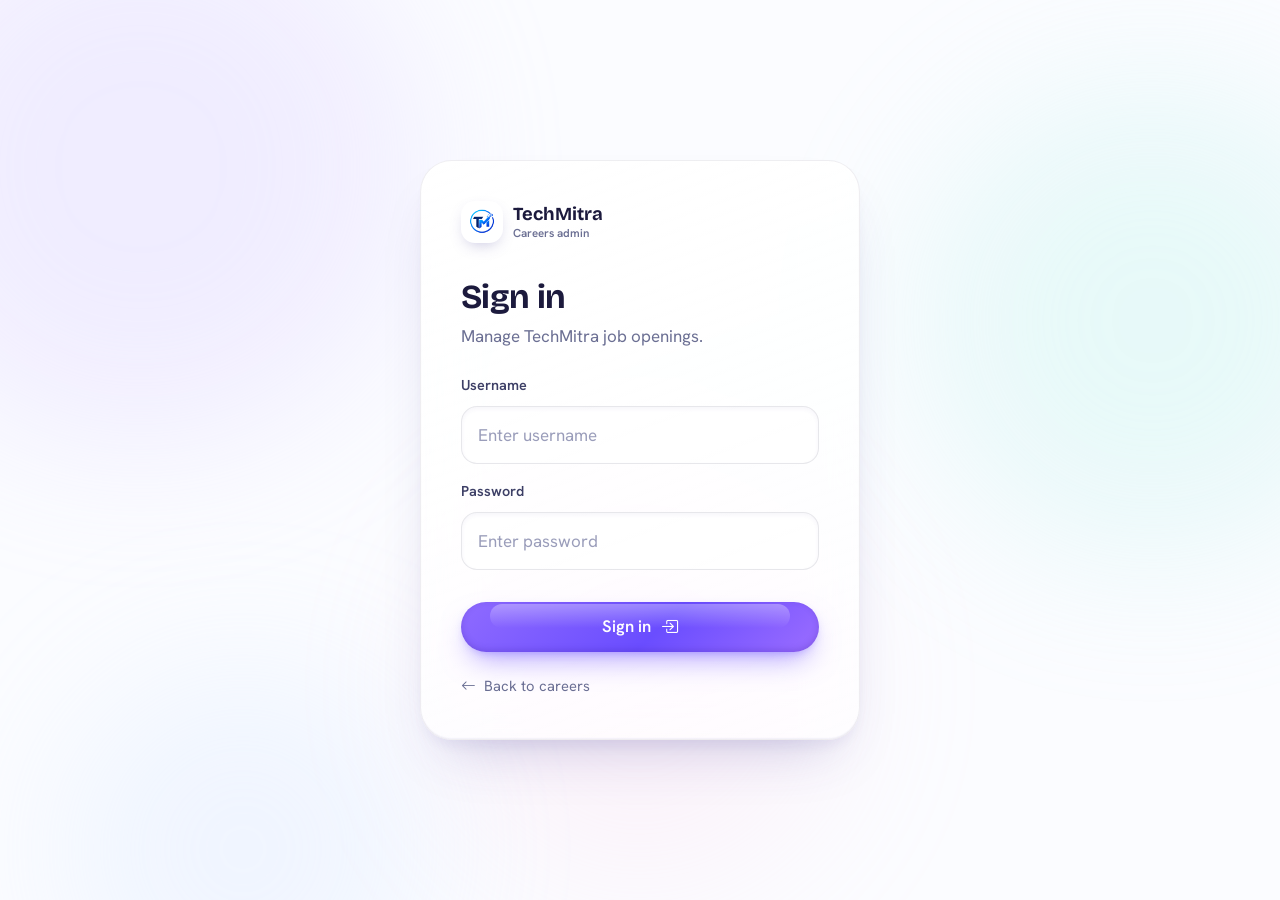
==== commit a1506ce4: "White background, calmer motion, branded social bar and scrollbar Remove idle animations (loader, fl" ====
--- a/admin.html
+++ b/admin.html
@@ -5,7 +5,7 @@
   <meta name="viewport" content="width=device-width, initial-scale=1.0">
   <meta name="robots" content="noindex, nofollow">
   <title>Careers Admin | TechMitra</title>
-  <meta name="theme-color" content="#eef1f8">
+  <meta name="theme-color" content="#fbfcff">
   <link rel="icon" type="image/png" href="img/favicon.png">
   <link rel="preconnect" href="https://fonts.googleapis.com">
   <link rel="preconnect" href="https://fonts.gstatic.com" crossorigin>
--- a/css/style.css
+++ b/css/style.css
@@ -5,7 +5,7 @@
 
 /* ---------- Tokens ---------- */
 :root {
-  --pearl: #eef1f8;
+  --pearl: #fbfcff;
   --pearl-2: #f6f7fc;
   --ink: #1c1a3d;
   --ink-soft: #3d3f66;
@@ -73,13 +73,13 @@
 /* ---------- Ambient background ---------- */
 .aurora {
   position: fixed; inset: 0; z-index: -1; overflow: hidden; pointer-events: none;
-  background: radial-gradient(1200px 800px at 50% -20%, #ffffff 0%, transparent 60%), linear-gradient(180deg, #f4f5fb 0%, #eceff8 100%);
+  background: #fbfcff;
 }
 .aurora__blob { position: absolute; border-radius: 50%; filter: blur(80px); will-change: transform; }
-.aurora__blob--a { width: 42vw; height: 42vw; left: -10vw; top: -8vw; background: #cbbaff; opacity: .75; animation: drift-a 24s ease-in-out infinite alternate; }
-.aurora__blob--b { width: 36vw; height: 36vw; right: -8vw; top: 10vh; background: #a6f0e4; opacity: .7; animation: drift-b 30s ease-in-out infinite alternate; }
-.aurora__blob--c { width: 30vw; height: 30vw; left: 35vw; top: 55vh; background: #ffc6e2; opacity: .6; animation: drift-c 34s ease-in-out infinite alternate; }
-.aurora__blob--d { width: 28vw; height: 28vw; left: 5vw; bottom: -10vw; background: #bfdcff; opacity: .6; animation: drift-b 38s ease-in-out infinite alternate-reverse; }
+.aurora__blob--a { width: 42vw; height: 42vw; left: -10vw; top: -8vw; background: #d9ccff; opacity: .32; }
+.aurora__blob--b { width: 36vw; height: 36vw; right: -8vw; top: 10vh; background: #b9f3ea; opacity: .3; }
+.aurora__blob--c { width: 30vw; height: 30vw; left: 35vw; top: 55vh; background: #ffd3e8; opacity: .22; }
+.aurora__blob--d { width: 28vw; height: 28vw; left: 5vw; bottom: -10vw; background: #cfe3ff; opacity: .26; }
 @keyframes drift-a { to { transform: translate(12vw, 14vh) scale(1.15); } }
 @keyframes drift-b { to { transform: translate(-14vw, 12vh) scale(.9); } }
 @keyframes drift-c { to { transform: translate(-12vw, -16vh) scale(1.2); } }
@@ -87,13 +87,13 @@
 /* ---------- Liquid glass primitive ---------- */
 .glass {
   position: relative;
-  background: linear-gradient(160deg, rgba(255,255,255,.72) 0%, rgba(255,255,255,.38) 100%);
-  border: 1px solid var(--glass-border);
+  background: linear-gradient(160deg, rgba(255,255,255,.92) 0%, rgba(255,255,255,.7) 100%);
+  border: 1px solid rgba(28,26,61,.07);
   backdrop-filter: blur(var(--blur)) saturate(180%);
   -webkit-backdrop-filter: blur(var(--blur)) saturate(180%);
   box-shadow: var(--shadow-soft);
 }
-.glass--hi { background: linear-gradient(160deg, rgba(255,255,255,.85) 0%, rgba(255,255,255,.5) 100%); }
+.glass--hi { background: linear-gradient(160deg, #ffffff 0%, rgba(255,255,255,.86) 100%); }
 
 /* 3D tilt cards (JS sets --rx / --ry / --mx / --my) */
 .tilt {
@@ -106,12 +106,12 @@
   background: radial-gradient(360px circle at var(--mx, 50%) var(--my, -30%), rgba(255,255,255,.75), transparent 45%);
   opacity: 0; transition: opacity .4s; mix-blend-mode: soft-light;
 }
-.tilt:hover { --lift: -6px; box-shadow: var(--shadow-lift); }
+.tilt:hover { --lift: -4px; box-shadow: var(--shadow-lift); }
 .tilt:hover::after { opacity: 1; }
 .tilt.is-tilting { transition: transform .12s linear, box-shadow .5s var(--ease); }
 
 /* ---------- Shared bits ---------- */
-.live-dot { display: inline-block; width: 8px; height: 8px; border-radius: 50%; background: var(--ok); animation: ping 2s infinite; flex-shrink: 0; }
+.live-dot { display: inline-block; width: 8px; height: 8px; border-radius: 50%; background: var(--ok); box-shadow: 0 0 0 3px rgba(22,185,138,.15); flex-shrink: 0; }
 @keyframes ping { 0% { box-shadow: 0 0 0 0 rgba(22,185,138,.5); } 70% { box-shadow: 0 0 0 9px rgba(22,185,138,0); } 100% { box-shadow: 0 0 0 0 rgba(22,185,138,0); } }
 
 .kicker {
@@ -163,11 +163,6 @@
 .btn--block { width: 100%; }
 
 /* ---------- Loader / progress ---------- */
-.loader { position: fixed; inset: 0; z-index: 500; display: grid; place-items: center; background: var(--pearl); transition: opacity .6s var(--ease), visibility .6s; }
-.loader.is-done { opacity: 0; visibility: hidden; }
-.loader__orb { width: 110px; height: 110px; border-radius: 34px; display: grid; place-items: center; animation: bob 1.6s ease-in-out infinite; }
-.loader__orb img { width: 70px; height: 70px; }
-.scroll-progress { position: fixed; top: 0; left: 0; z-index: 200; height: 3px; width: 100%; background: var(--grad-text); transform-origin: 0 50%; transform: scaleX(0); }
 
 /* ---------- Navigation ---------- */
 .nav { position: fixed; top: 14px; left: 0; right: 0; z-index: 100; transition: top .4s var(--ease); }
@@ -216,53 +211,37 @@
 .hero { position: relative; padding: calc(var(--nav-h) + 64px) 0 50px; }
 .hero__grid { display: grid; grid-template-columns: 1fr 1.02fr; gap: clamp(28px, 4vw, 60px); align-items: center; }
 .hero__title { margin-top: 24px; font-size: clamp(2.6rem, 5.6vw, 4.6rem); font-weight: 800; line-height: 1.02; letter-spacing: -0.035em; }
-.hero__title .word { display: inline-block; overflow: hidden; vertical-align: top; padding: 0 .02em .1em; margin-bottom: -.1em; }
-.hero__title .word > span {
-  display: inline-block;
-  background: linear-gradient(100deg, var(--ink) 0%, var(--ink) 40%, #8b5cff 48%, #ff6fb1 53%, var(--ink) 62%, var(--ink) 100%);
-  background-size: 300% 100%; background-position: 100% 0;
-  -webkit-background-clip: text; background-clip: text; color: transparent;
-  transform: translateY(110%); opacity: 0;
-}
-.hero__title.is-in .word > span {
-  animation: word-up 1s var(--ease) forwards, sheen 1.8s var(--ease) forwards;
-  animation-delay: calc(var(--i) * 60ms + 100ms), calc(var(--i) * 80ms + 1000ms);
-}
-@keyframes word-up { to { transform: translateY(0); opacity: 1; } }
-@keyframes sheen { to { background-position: 0 0; } }
+
 .hero__lead { margin-top: 24px; max-width: 52ch; font-size: 1.15rem; color: var(--ink-soft); }
 .hero__actions { margin-top: 34px; display: flex; flex-wrap: wrap; gap: 12px; }
 .hero__proof { margin-top: 26px; display: flex; flex-wrap: wrap; gap: 8px 20px; font-size: .92rem; font-weight: 600; color: var(--muted); }
 .hero__proof i { color: var(--teal); margin-right: 4px; }
 
-[data-intro] { opacity: 0; transform: translateY(18px); filter: blur(8px); transition: opacity .9s var(--ease), transform .9s var(--ease), filter .9s var(--ease); }
-.is-ready [data-intro] { opacity: 1; transform: none; filter: none; }
-.is-ready .hero__lead { transition-delay: .55s; }
-.is-ready .hero__actions { transition-delay: .7s; }
-.is-ready .hero__proof { transition-delay: .85s; }
+[data-intro] { opacity: 0; transform: translateY(12px); transition: opacity .7s var(--ease), transform .7s var(--ease); }
+.is-ready [data-intro] { opacity: 1; transform: none; }
+.is-ready .hero__title { transition-delay: .08s; }
+.is-ready .hero__lead { transition-delay: .16s; }
+.is-ready .hero__actions { transition-delay: .24s; }
+.is-ready .hero__proof { transition-delay: .3s; }
 
 /* Spatial scene */
 .scene { position: relative; height: 540px; }
 .scene > * { position: absolute; }
-.scene__window { left: 4%; right: 6%; top: 15%; padding: 20px; border-radius: var(--r-xl); opacity: 0; transform: translateY(40px) scale(.94); }
-.scene__toast { right: -2%; top: 2%; display: flex; align-items: center; gap: 12px; padding: 12px 18px 12px 12px; border-radius: 22px; opacity: 0; transform: translateY(-20px) scale(.9); }
+.scene [data-depth] { transition-property: opacity, transform, translate; transition-duration: .8s, .8s, .6s; }
+.scene__window { left: 4%; right: 6%; top: 15%; padding: 20px; border-radius: var(--r-xl); opacity: 0; transform: translateY(16px); }
+.scene__toast { right: -2%; top: 2%; display: flex; align-items: center; gap: 12px; padding: 12px 18px 12px 12px; border-radius: 22px; opacity: 0; transform: translateY(16px); }
 .scene__toast img { width: 46px; height: 46px; }
 .scene__toast strong { display: block; font-size: .98rem; }
 .scene__toast span { font-size: .84rem; color: var(--muted); }
-.scene__stat { left: -5%; bottom: -4%; width: 220px; padding: 16px 18px; border-radius: 24px; opacity: 0; transform: translateY(30px) scale(.9); }
+.scene__stat { left: -5%; bottom: -4%; width: 220px; padding: 16px 18px; border-radius: 24px; opacity: 0; transform: translateY(16px); }
 .scene__stat > span { font-size: .84rem; color: var(--muted); font-weight: 600; }
 .scene__stat strong { display: block; margin-top: 2px; font-family: var(--font-display); font-size: 2.1rem; line-height: 1.1; background: var(--grad-text); -webkit-background-clip: text; background-clip: text; color: transparent; font-variant-numeric: tabular-nums; }
 .mini-bars { margin-top: 8px; height: 38px; display: flex; align-items: flex-end; gap: 6px; }
-.mini-bars i { flex: 1; height: var(--h); border-radius: 6px; background: linear-gradient(180deg, #a98bff, #6a4dff); transform: scaleY(0); transform-origin: bottom; }
+.mini-bars i { flex: 1; height: var(--h); border-radius: 6px; background: linear-gradient(180deg, #a98bff, #6a4dff); }
 .mini-bars i:nth-child(even) { background: linear-gradient(180deg, #6ff0dd, #1fbfae); }
-.is-ready .mini-bars i { animation: bar-up .9s var(--ease-spring) forwards; }
-.mini-bars i:nth-child(2) { animation-delay: .08s !important; } .mini-bars i:nth-child(3) { animation-delay: .16s !important; }
-.mini-bars i:nth-child(4) { animation-delay: .24s !important; } .mini-bars i:nth-child(5) { animation-delay: .32s !important; } .mini-bars i:nth-child(6) { animation-delay: .4s !important; }
-@keyframes bar-up { to { transform: scaleY(1); } }
-
-.is-ready .scene__window { opacity: 1; transform: none; transition: opacity .9s .3s var(--ease), transform 1.1s .3s var(--ease); }
-.is-ready .scene__toast { opacity: 1; transform: none; transition: opacity .8s 1.1s var(--ease), transform 1s 1.1s var(--ease-spring); }
-.is-ready .scene__stat { opacity: 1; transform: none; transition: opacity .8s 1.3s var(--ease), transform 1s 1.3s var(--ease-spring); }
+
+
+.is-ready .scene__window, .is-ready .scene__toast, .is-ready .scene__stat, .is-ready .float3d { opacity: 1; transform: none; transition: opacity .8s .2s var(--ease), transform .8s .2s var(--ease); }
 
 .window__bar { display: flex; align-items: center; gap: 12px; padding-bottom: 16px; border-bottom: 1px solid var(--line); }
 .window__bar strong { font-family: var(--font-display); font-weight: 600; font-size: 1rem; }
@@ -276,38 +255,26 @@
 .flow__node { flex: 1; display: grid; justify-items: center; text-align: center; gap: 4px; }
 .flow__icon { width: 84px; height: 84px; border-radius: 26px; display: grid; place-items: center; background: linear-gradient(160deg, #fff, rgba(255,255,255,.55)); border: 1px solid #fff; box-shadow: 0 16px 30px -14px rgba(70,60,150,.4), inset 0 -3px 8px rgba(120,110,200,.08); }
 .flow__icon img { width: 58px; height: 58px; }
-.flow__node--ai .flow__icon { background: var(--grad-iris); animation: ai-pulse 2.4s ease-in-out infinite; }
-@keyframes ai-pulse { 50% { box-shadow: 0 16px 40px -10px rgba(123,92,255,.6), 0 0 0 8px rgba(123,92,255,.08); } }
+.flow__node--ai .flow__icon { background: var(--grad-iris); }
 .flow__node strong { margin-top: 6px; font-size: .92rem; }
 .flow__node small { font-size: .78rem; color: var(--muted); }
 .flow__link { position: relative; flex: 0 0 36px; height: 3px; margin-bottom: 44px; border-radius: 3px; background: rgba(123,92,255,.15); overflow: hidden; }
-.flow__link i { position: absolute; top: 0; left: -40%; width: 40%; height: 100%; border-radius: 3px; background: var(--grad-primary); animation: flow 1.6s linear infinite; }
-.flow__link + .flow__node + .flow__link i { animation-delay: .8s; }
-@keyframes flow { to { left: 100%; } }
+.flow__link { background: linear-gradient(90deg, rgba(123,92,255,.25), rgba(123,92,255,.6)); }
+.flow__link i { display: none; }
 
 .window__log { padding: 14px 16px; border-radius: 18px; background: rgba(255,255,255,.6); border: 1px solid #fff; }
 .log-row { display: flex; align-items: center; gap: 10px; font-size: .9rem; font-weight: 600; }
 .log-row b { margin-left: auto; font-weight: 600; color: var(--muted); font-size: .82rem; }
 .log-dot { width: 9px; height: 9px; border-radius: 50%; background: var(--ok); }
 .log-progress { margin-top: 10px; height: 6px; border-radius: 6px; background: rgba(28,26,61,.06); overflow: hidden; }
-.log-progress span { display: block; height: 100%; width: 100%; border-radius: 6px; background: var(--grad-text); transform-origin: 0 50%; animation: progress 3.6s var(--ease) infinite; }
-@keyframes progress { 0% { transform: scaleX(0); } 70%, 100% { transform: scaleX(1); } }
-.is-swap #logText { animation: swap .6s var(--ease); }
-@keyframes swap { from { opacity: 0; transform: translateY(6px); } }
-
-.float3d { width: 92px; height: 92px; filter: drop-shadow(0 18px 20px rgba(70,60,150,.28)); opacity: 0; transform: scale(.4); }
-.is-ready .float3d { opacity: 1; transform: none; transition: opacity .6s var(--ease), transform .9s var(--ease-spring); }
-.float3d--brain { left: 2%; top: 4%; transition-delay: 1.5s !important; }
-.float3d--bolt { left: 42%; top: 2%; width: 70px; height: 70px; transition-delay: 1.6s !important; }
-.float3d--gear { right: 0; bottom: 14%; width: 80px; height: 80px; transition-delay: 1.7s !important; }
-.float3d--rocket { left: 40%; bottom: -2%; width: 84px; height: 84px; transition-delay: 1.8s !important; }
-.float3d.is-floating { animation: bob-t 5s ease-in-out infinite; }
-.float3d--bolt.is-floating { animation-duration: 4s; animation-delay: -1s; }
-.float3d--gear.is-floating { animation: spin-bob 12s linear infinite; }
-.float3d--rocket.is-floating { animation-duration: 6s; animation-delay: -2s; }
+.log-progress span { display: block; height: 100%; width: 100%; border-radius: 6px; background: var(--grad-text); }
+
+.float3d { width: 92px; height: 92px; filter: drop-shadow(0 18px 20px rgba(70,60,150,.28)); opacity: 0; transform: translateY(16px); transition: translate .6s var(--ease); }
+.float3d--brain { left: 2%; top: 4%; }
+.float3d--bolt { left: 42%; top: 2%; width: 70px; height: 70px; }
+.float3d--gear { right: 0; bottom: 14%; width: 80px; height: 80px; }
+.float3d--rocket { left: 40%; bottom: -2%; width: 84px; height: 84px; }
 @keyframes bob { 50% { translate: 0 -14px; } }
-@keyframes bob-t { 50% { transform: translateY(-14px); } }
-@keyframes spin-bob { 0% { transform: rotate(0); } 50% { transform: translateY(-10px) rotate(180deg); } 100% { transform: rotate(360deg); } }
 .scene__caption { right: 6%; bottom: -18px; font-size: .78rem; color: var(--muted); }
 
 /* Stats */
@@ -321,19 +288,19 @@
 /* ---------- Trusted marquee ---------- */
 .trusted { padding: 40px 0 10px; }
 .trusted__title { text-align: center; color: var(--muted); font-size: .98rem; font-weight: 500; margin: 0 20px 24px; }
-.marquee { overflow: hidden; mask-image: linear-gradient(90deg, transparent, #000 12%, #000 88%, transparent); -webkit-mask-image: linear-gradient(90deg, transparent, #000 12%, #000 88%, transparent); }
-.marquee__track { display: flex; gap: 70px; width: max-content; animation: marquee 32s linear infinite; }
-.marquee:hover .marquee__track { animation-play-state: paused; }
-.marquee__track img { height: 54px; width: auto; opacity: .75; filter: grayscale(.2); transition: opacity .3s, filter .3s, transform .3s; }
-.marquee__track img:hover { opacity: 1; filter: none; transform: scale(1.05); }
+.marquee { width: min(var(--container), 100% - 40px); margin-inline: auto; }
+.marquee__track { display: flex; flex-wrap: wrap; justify-content: center; align-items: center; gap: 18px 56px; }
+.marquee__track img[aria-hidden] { display: none; }
+.marquee__track img { height: 50px; width: auto; opacity: .6; filter: grayscale(1); transition: opacity .3s, filter .3s, transform .3s; }
+.marquee__track img:hover { opacity: 1; filter: none; }
 @keyframes marquee { to { transform: translateX(calc(-50% - 35px)); } }
 
 /* ---------- Services ---------- */
 .services { display: grid; grid-template-columns: repeat(4, 1fr); gap: 22px; }
 .service { padding: 26px 24px 24px; border-radius: var(--r-xl); }
 .service__art { position: relative; width: 92px; height: 92px; border-radius: 28px; display: grid; place-items: center; margin-bottom: 22px; border: 1px solid #fff; box-shadow: 0 16px 28px -14px rgba(70,60,150,.4), inset 0 1px 0 #fff; transform: translateZ(30px); }
-.service__art img { width: 66px; height: 66px; transition: transform .6s var(--ease-spring); }
-.service:hover .service__art img { transform: scale(1.12) rotate(-6deg) translateY(-4px); }
+.service__art img { width: 66px; height: 66px; transition: transform .4s var(--ease); }
+.service:hover .service__art img { transform: scale(1.06) translateY(-2px); }
 .service__art--violet, .project__art--violet { background: linear-gradient(150deg, #efe8ff, #d8cbff); }
 .service__art--teal, .project__art--teal { background: linear-gradient(150deg, #e0fbf6, #b5efe5); }
 .service__art--amber, .project__art--amber { background: linear-gradient(150deg, #fff4e0, #ffdca6); }
@@ -345,10 +312,12 @@
 
 /* ---------- Results ---------- */
 .results { padding: 10px 0 20px; }
-.results__panel { display: grid; grid-template-columns: repeat(4, 1fr); gap: 10px; padding: 18px; border-radius: var(--r-xl); background: linear-gradient(135deg, rgba(243,214,255,.75), rgba(214,220,255,.7) 40%, rgba(200,243,236,.75) 75%, rgba(255,227,241,.75)); }
+.results__panel { display: grid; grid-template-columns: repeat(4, 1fr); gap: 10px; padding: 18px; border-radius: var(--r-xl); background: linear-gradient(135deg, #f7f3ff, #f2f5ff 40%, #effbf8 75%, #fff5fa); }
 .result { display: grid; justify-items: center; text-align: center; gap: 4px; padding: 22px 14px; border-radius: var(--r-lg); background: rgba(255,255,255,.55); border: 1px solid rgba(255,255,255,.9); }
-.result img { width: 64px; height: 64px; margin-bottom: 8px; filter: drop-shadow(0 10px 12px rgba(70,60,150,.25)); animation: bob 5s ease-in-out infinite; }
-.result:nth-child(2) img { animation-delay: -1.2s; } .result:nth-child(3) img { animation-delay: -2.4s; } .result:nth-child(4) img { animation-delay: -3.6s; }
+.result img { width: 64px; height: 64px; margin-bottom: 8px; filter: drop-shadow(0 10px 12px rgba(70,60,150,.25)); transition: transform .4s var(--ease); }
+.result { transition: background .3s, box-shadow .3s; }
+.result:hover { background: rgba(255,255,255,.85); box-shadow: 0 16px 30px -18px rgba(70,60,150,.35); }
+.result:hover img { transform: translateY(-4px); }
 .result strong { font-family: var(--font-display); font-size: 1.15rem; }
 .result span { font-size: .9rem; color: var(--muted); }
 
@@ -364,13 +333,13 @@
 .project.is-hidden { display: none; }
 .project__art { position: relative; height: 170px; border-radius: calc(var(--r-xl) - 8px); overflow: hidden; border: 1px solid rgba(255,255,255,.9); }
 .project__art::before { content: ""; position: absolute; inset: 0; background: radial-gradient(circle at 30% 20%, rgba(255,255,255,.8), transparent 55%); }
-.project__art img { position: absolute; filter: drop-shadow(0 12px 14px rgba(70,60,150,.3)); transition: transform .7s var(--ease-spring); }
+.project__art img { position: absolute; filter: drop-shadow(0 12px 14px rgba(70,60,150,.3)); transition: transform .5s var(--ease); }
 .project__art .a1 { width: 96px; height: 96px; left: 50%; top: 50%; margin: -48px 0 0 -48px; z-index: 2; }
 .project__art .a2 { width: 60px; height: 60px; left: 12%; top: 16%; }
 .project__art .a3 { width: 56px; height: 56px; right: 12%; bottom: 14%; }
-.project:hover .a1 { transform: scale(1.12) translateY(-6px); }
-.project:hover .a2 { transform: translate(-6px, -8px) rotate(-12deg); }
-.project:hover .a3 { transform: translate(6px, 6px) rotate(12deg); }
+.project:hover .a1 { transform: scale(1.06); }
+.project:hover .a2 { transform: translate(-4px, -4px); }
+.project:hover .a3 { transform: translate(4px, 4px); }
 .project__body { padding: 18px 12px 12px; }
 .project__body h3 { margin-top: 12px; font-size: 1.15rem; }
 .project__body p { margin-top: 6px; font-size: .9rem; color: var(--muted); }
@@ -379,9 +348,9 @@
 
 /* ---------- Healthcare ---------- */
 .health { display: grid; grid-template-columns: 1fr 1fr; gap: clamp(36px, 6vw, 80px); align-items: center; }
-.health__art { display: grid; grid-template-columns: repeat(3, 1fr); gap: 18px; padding: clamp(24px, 4vw, 44px); border-radius: 40px; background: linear-gradient(160deg, rgba(255,255,255,.85), rgba(255,236,244,.6)); }
-.health__art img { width: 100%; aspect-ratio: 1; padding: 16%; border-radius: 28px; background: rgba(255,255,255,.75); border: 1px solid #fff; box-shadow: 0 16px 30px -18px rgba(70,60,150,.35); filter: drop-shadow(0 10px 10px rgba(200,60,100,.12)); animation: bob 5s ease-in-out infinite; animation-delay: calc(var(--i) * -.8s); transition: transform .5s var(--ease-spring); }
-.health__art img:hover { transform: scale(1.08) rotate(-4deg); }
+.health__art { display: grid; grid-template-columns: repeat(3, 1fr); gap: 18px; padding: clamp(24px, 4vw, 44px); border-radius: 40px; background: linear-gradient(160deg, #ffffff, #fff6fa); }
+.health__art img { width: 100%; aspect-ratio: 1; padding: 16%; border-radius: 28px; background: rgba(255,255,255,.75); border: 1px solid #fff; box-shadow: 0 16px 30px -18px rgba(70,60,150,.35); filter: drop-shadow(0 10px 10px rgba(200,60,100,.12)); transition: transform .4s var(--ease), box-shadow .4s; }
+.health__art img:hover { transform: translateY(-4px); box-shadow: 0 22px 36px -18px rgba(70,60,150,.45); }
 .checks { margin: 26px 0 32px; display: grid; gap: 12px; }
 .checks li { display: flex; gap: 12px; align-items: flex-start; font-weight: 500; color: var(--ink-soft); }
 .checks i { flex-shrink: 0; width: 26px; height: 26px; border-radius: 50%; display: grid; place-items: center; font-size: .9rem; color: #fff; background: var(--grad-teal); margin-top: 1px; }
@@ -395,21 +364,20 @@
 .step.is-lit .step__node { background: var(--grad-primary); color: #fff; border-color: transparent; transform: scale(1.12); }
 .step__card { height: 100%; padding: 28px 22px 26px; border-radius: var(--r-xl); text-align: center; }
 .step__card img { width: 84px; height: 84px; margin: 0 auto 18px; filter: drop-shadow(0 12px 12px rgba(70,60,150,.25)); transition: transform .6s var(--ease-spring); }
-.step__card:hover img { transform: scale(1.12) translateY(-6px); }
+.step__card:hover img { transform: translateY(-4px); }
 .step h3 { font-size: 1.2rem; }
 .step p { margin-top: 8px; font-size: .93rem; color: var(--muted); }
 
 /* ---------- About ---------- */
 .about { display: grid; grid-template-columns: 1fr 1.05fr; gap: clamp(36px, 6vw, 80px); align-items: center; }
 .about__art { position: relative; aspect-ratio: 1; max-width: 480px; width: 100%; margin-inline: auto; display: grid; place-items: center; }
-.about__orb { width: 62%; aspect-ratio: 1; border-radius: 50%; display: grid; place-items: center; background: var(--grad-iris); box-shadow: 0 40px 80px -30px rgba(106,77,255,.5), inset 0 2px 0 #fff, inset 0 -20px 40px rgba(255,255,255,.5); animation: orb 8s ease-in-out infinite; }
-@keyframes orb { 50% { transform: scale(1.03) rotate(3deg); } }
+.about__orb { width: 62%; aspect-ratio: 1; border-radius: 50%; display: grid; place-items: center; background: var(--grad-iris); box-shadow: 0 40px 80px -30px rgba(106,77,255,.5), inset 0 2px 0 #fff, inset 0 -20px 40px rgba(255,255,255,.5); }
 .about__logo { width: 52%; border-radius: 50%; background: #fff; padding: 6%; box-shadow: 0 20px 40px -18px rgba(70,60,150,.45); }
-.about__f { position: absolute; width: 90px; height: 90px; filter: drop-shadow(0 16px 16px rgba(70,60,150,.28)); animation: bob 5s ease-in-out infinite; }
+.about__f { position: absolute; width: 90px; height: 90px; filter: drop-shadow(0 16px 16px rgba(70,60,150,.28)); transition: translate .6s var(--ease); }
 .about__f--1 { left: 2%; top: 14%; }
-.about__f--2 { right: 4%; top: 6%; width: 78px; height: 78px; animation-delay: -1.2s; }
-.about__f--3 { right: 0; bottom: 24%; width: 74px; height: 74px; animation-delay: -2.4s; }
-.about__f--4 { left: 10%; bottom: 8%; width: 64px; height: 64px; animation-delay: -3.4s; }
+.about__f--2 { right: 4%; top: 6%; width: 78px; height: 78px; }
+.about__f--3 { right: 0; bottom: 24%; width: 74px; height: 74px; }
+.about__f--4 { left: 10%; bottom: 8%; width: 64px; height: 64px; }
 .about__badge { position: absolute; left: 50%; bottom: 0; transform: translateX(-50%); padding: 14px 22px; border-radius: 22px; text-align: center; white-space: nowrap; }
 .about__badge strong { display: block; font-family: var(--font-display); font-size: 1.8rem; line-height: 1; background: var(--grad-text); -webkit-background-clip: text; background-clip: text; color: transparent; }
 .about__badge span { font-size: .86rem; color: var(--muted); font-weight: 600; }
@@ -419,14 +387,14 @@
 .quote cite { display: block; margin-top: 10px; font-style: normal; font-size: .9rem; color: var(--muted); }
 
 /* ---------- Testimonials ---------- */
-.voices { display: grid; grid-template-columns: .85fr 1.15fr; gap: clamp(36px, 6vw, 72px); align-items: center; }
+.voices { display: grid; grid-template-columns: .85fr 1.15fr; gap: clamp(36px, 6vw, 72px); align-items: start; }
+.voices__intro { position: sticky; top: 120px; }
 .voices__intro .btn { margin-top: 30px; }
-.voices__wall { display: grid; grid-template-columns: 1fr 1fr; gap: 18px; height: 560px; overflow: hidden; mask-image: linear-gradient(180deg, transparent, #000 12%, #000 88%, transparent); -webkit-mask-image: linear-gradient(180deg, transparent, #000 12%, #000 88%, transparent); padding: 0 6px; }
-.voices__track { display: grid; gap: 18px; animation: scroll-up 34s linear infinite; }
-.voices__col--down .voices__track { animation-name: scroll-down; animation-duration: 40s; }
-.voices__wall:hover .voices__track { animation-play-state: paused; }
-@keyframes scroll-up { to { transform: translateY(calc(-50% - 9px)); } }
-@keyframes scroll-down { from { transform: translateY(calc(-50% - 9px)); } to { transform: translateY(0); } }
+.voices__wall { display: grid; grid-template-columns: 1fr 1fr; gap: 18px; align-items: start; }
+.voices__track { display: grid; gap: 18px; }
+.voices__col--down { margin-top: 48px; }
+.voice { transition: transform .4s var(--ease), box-shadow .4s var(--ease); }
+.voice:hover { transform: translateY(-4px); box-shadow: var(--shadow-lift); }
 .voice { padding: 24px; border-radius: var(--r-lg); }
 .stars { color: var(--amber); letter-spacing: 2px; }
 .voice p { margin-top: 10px; font-size: .97rem; color: var(--ink-soft); }
@@ -474,9 +442,9 @@
 
 /* ---------- Footer ---------- */
 .footer { position: relative; padding: 30px 0 30px; }
-.footer__cta { display: flex; align-items: center; gap: 28px; flex-wrap: wrap; padding: clamp(28px, 5vw, 44px); border-radius: 36px; background: var(--grad-iris); }
+.footer__cta { display: flex; align-items: center; gap: 28px; flex-wrap: wrap; padding: clamp(28px, 5vw, 44px); border-radius: 36px; background: linear-gradient(135deg, #f6f1ff, #eef3ff 45%, #ecfaf6); }
 .footer__cta > div { flex: 1; min-width: 240px; }
-.footer__rocket { width: 110px; height: 110px; filter: drop-shadow(0 20px 20px rgba(70,60,150,.3)); animation: bob 4s ease-in-out infinite; }
+.footer__rocket { width: 110px; height: 110px; filter: drop-shadow(0 20px 20px rgba(70,60,150,.3)); }
 .footer__cta h2 { font-size: clamp(1.8rem, 3.6vw, 2.6rem); }
 .footer__cta p { margin-top: 8px; color: var(--ink-soft); }
 .footer__main { margin-top: 64px; display: grid; grid-template-columns: 1.6fr 1fr 1fr 1.2fr; gap: 40px; }
@@ -492,9 +460,27 @@
 .footer__bottom > span { display: inline-flex; align-items: center; gap: 10px; }
 
 /* ---------- Floating UI ---------- */
-.dock { position: fixed; left: 18px; top: 50%; z-index: 80; transform: translateY(-50%); display: grid; gap: 6px; padding: 8px; border-radius: 26px; }
-.dock a { width: 42px; height: 42px; border-radius: 14px; display: grid; place-items: center; font-size: 1.05rem; color: var(--ink-soft); transition: transform .35s var(--ease-spring), background .3s, color .3s; }
-.dock a:hover { transform: scale(1.15); color: #fff; background: var(--grad-primary); }
+.dock { position: fixed; left: 20px; top: 50%; z-index: 80; transform: translateY(-50%); display: grid; gap: 10px; padding: 10px; border-radius: 22px; }
+.dock a { position: relative; width: 44px; height: 44px; border-radius: 14px; display: grid; place-items: center; font-size: 1.15rem; color: #fff; box-shadow: 0 8px 18px -8px rgba(28,26,61,.45), inset 0 1px 0 rgba(255,255,255,.35); transition: transform .3s var(--ease), box-shadow .3s; }
+.dock a:hover, .dock a:focus-visible { transform: translateX(3px); box-shadow: 0 12px 24px -10px rgba(28,26,61,.55), inset 0 1px 0 rgba(255,255,255,.35); }
+.dock a::after {
+  content: attr(data-label); position: absolute; left: calc(100% + 12px); top: 50%; padding: 6px 12px; border-radius: 10px; white-space: nowrap;
+  font-size: .82rem; font-weight: 600; color: var(--ink); background: #fff; box-shadow: 0 10px 24px -12px rgba(28,26,61,.4);
+  opacity: 0; pointer-events: none; transform: translate(-6px, -50%); transition: opacity .25s, transform .25s var(--ease);
+}
+.dock a:hover::after, .dock a:focus-visible::after { opacity: 1; transform: translate(0, -50%); }
+.dock__wa { background: linear-gradient(160deg, #3ee07a, #1aa952); }
+.dock__ig { background: radial-gradient(circle at 30% 107%, #fdf497 0%, #fd5949 45%, #d6249f 60%, #285aeb 90%); }
+.dock__in { background: linear-gradient(160deg, #1c8adb, #0a66c2); }
+.dock__mail { background: var(--grad-primary); }
+
+/* Custom scrollbar */
+html { scrollbar-width: thin; scrollbar-color: #9b84ff rgba(255,255,255,.6); }
+::-webkit-scrollbar { width: 12px; height: 12px; }
+::-webkit-scrollbar-track { background: linear-gradient(180deg, #f3f0ff, #eaf7f5); border-left: 1px solid rgba(28,26,61,.05); }
+::-webkit-scrollbar-thumb { border: 3px solid transparent; border-radius: 999px; background: linear-gradient(180deg, #a98bff, #6a4dff) padding-box; }
+::-webkit-scrollbar-thumb:hover { background: linear-gradient(180deg, #8f6bff, #5233f0) padding-box; }
+::-webkit-scrollbar-corner { background: transparent; }
 .to-top { position: fixed; right: 26px; bottom: 104px; z-index: 80; width: 48px; height: 48px; border-radius: 16px; display: grid; place-items: center; font-size: 1.1rem; opacity: 0; transform: translateY(20px) scale(.8); pointer-events: none; transition: opacity .4s var(--ease), transform .4s var(--ease); }
 .to-top.is-visible { opacity: 1; transform: none; pointer-events: auto; }
 
@@ -528,7 +514,7 @@
 .chat__icon-close { opacity: 0; transform: rotate(-90deg) scale(.5); font-size: 1.3rem; }
 .chat.is-open .chat__icon-open { opacity: 0; transform: rotate(90deg) scale(.5); }
 .chat.is-open .chat__icon-close { opacity: 1; transform: none; }
-.chat__ping { position: absolute; inset: 0; border-radius: 24px; border: 2px solid var(--violet-2); animation: ring 2.4s var(--ease) infinite; }
+.chat__ping { display: none; }
 .chat.is-open .chat__ping { display: none; }
 @keyframes ring { 0% { transform: scale(1); opacity: .8; } 100% { transform: scale(1.5); opacity: 0; } }
 .chat__window { position: absolute; right: 0; bottom: 82px; width: min(370px, calc(100vw - 32px)); height: min(540px, calc(100vh - 140px)); display: flex; flex-direction: column; border-radius: var(--r-xl); overflow: hidden; transform-origin: bottom right; transform: translateY(16px) scale(.9); opacity: 0; visibility: hidden; transition: transform .5s var(--ease-spring), opacity .35s, visibility .35s; }
@@ -559,13 +545,14 @@
 .chat__input button:hover { transform: scale(1.08) rotate(-12deg); }
 
 /* ---------- Scroll reveal ---------- */
-[data-reveal] { opacity: 0; transform: translateY(34px) scale(.97); filter: blur(10px); transition: opacity 1s var(--ease), transform 1s var(--ease), filter 1s var(--ease); transition-delay: var(--d, 0ms); }
-[data-reveal].is-visible { opacity: 1; transform: none; filter: none; }
+[data-reveal] { opacity: 0; transform: translateY(16px); transition: opacity .7s var(--ease), transform .7s var(--ease); transition-delay: var(--d, 0ms); }
+[data-reveal].is-visible { opacity: 1; transform: none; }
 [data-reveal].tilt.is-visible { transform: perspective(900px) rotateX(var(--rx, 0deg)) rotateY(var(--ry, 0deg)) translateY(var(--lift, 0)); }
-[data-reveal].tilt.is-visible.done { transition-delay: 0ms; transition: transform .5s var(--ease), box-shadow .5s var(--ease), opacity .5s, filter .5s; }
+[data-reveal].tilt.is-visible.done { transition-delay: 0ms; transition: transform .5s var(--ease), box-shadow .5s var(--ease), opacity .5s; }
 
 /* ---------- Responsive ---------- */
-@media (max-width: 1360px) { .dock { display: none; } }
+@media (max-width: 1360px) { .dock { left: 10px; padding: 8px; gap: 8px; } .dock a { width: 38px; height: 38px; font-size: 1rem; border-radius: 12px; } }
+@media (max-width: 1240px) { .dock { display: none; } }
 @media (max-width: 1100px) {
   .services, .projects { grid-template-columns: repeat(2, 1fr); }
   .footer__main { grid-template-columns: 1fr 1fr; }
@@ -584,6 +571,7 @@
   .nav__indicator { display: none; }
   .nav__cta { margin: 8px 0 0; }
   .hero__grid, .health, .about, .voices, .contact { grid-template-columns: 1fr; }
+  .voices__intro { position: static; }
   .scene { height: 500px; max-width: 580px; width: 100%; margin-inline: auto; }
   .stats { grid-template-columns: 1fr 1fr; }
   .stat:nth-child(3) { border-left: 0; padding-left: 0; }
@@ -628,8 +616,8 @@
   .timeline { grid-template-columns: 1fr; }
   .health__art { gap: 12px; padding: 20px; border-radius: 30px; }
   .about__f { width: 64px; height: 64px; }
-  .voices__wall { grid-template-columns: 1fr; height: 500px; }
-  .voices__col--down { display: none; }
+  .voices__wall { grid-template-columns: 1fr; }
+  .voices__col--down { margin-top: 0; }
   .form-grid { grid-template-columns: 1fr; }
   .footer__main { grid-template-columns: 1fr; gap: 30px; }
   .footer__rocket { width: 80px; height: 80px; }
@@ -639,6 +627,5 @@
 }
 @media (prefers-reduced-motion: reduce) {
   *, *::before, *::after { animation-duration: .001ms !important; animation-iteration-count: 1 !important; transition-duration: .001ms !important; scroll-behavior: auto !important; }
-  [data-reveal], [data-intro], .scene > *, .float3d, .hero__title .word > span { opacity: 1 !important; transform: none !important; filter: none !important; }
-  .marquee__track, .voices__track { animation: none !important; }
-}
+  [data-reveal], [data-intro], .scene > *, .float3d { opacity: 1 !important; transform: none !important; }
+}
--- a/css/careers.css
+++ b/css/careers.css
@@ -4,15 +4,15 @@
 ========================================================= */
 
 /* ---------- Motion helpers ---------- */
-.c-rise { opacity: 0; transform: translateY(22px); filter: blur(8px); transition: opacity .9s var(--ease), transform .9s var(--ease), filter .9s var(--ease); }
-.is-ready .c-rise { opacity: 1; transform: none; filter: none; }
+.c-rise { opacity: 0; transform: translateY(12px); transition: opacity .7s var(--ease), transform .7s var(--ease); }
+.is-ready .c-rise { opacity: 1; transform: none; }
 .is-ready .c-rise:nth-child(2) { transition-delay: .1s; }
 .is-ready .c-rise:nth-child(3) { transition-delay: .2s; }
 .is-ready .c-rise:nth-child(4) { transition-delay: .3s; }
 .is-ready .career-hero__card.c-rise { transition-delay: .35s; }
 
-.c-reveal { opacity: 0; transform: translateY(30px) scale(.98); filter: blur(10px); transition: opacity .9s var(--ease), transform .9s var(--ease), filter .9s var(--ease); transition-delay: var(--d, 0ms); }
-.c-reveal.is-visible { opacity: 1; transform: none; filter: none; }
+.c-reveal { opacity: 0; transform: translateY(16px); transition: opacity .7s var(--ease), transform .7s var(--ease); transition-delay: var(--d, 0ms); }
+.c-reveal.is-visible { opacity: 1; transform: none; }
 .c-reveal.tilt.is-visible { transform: perspective(900px) rotateX(var(--rx, 0deg)) rotateY(var(--ry, 0deg)) translateY(var(--lift, 0)); transition-delay: 0ms; }
 
 /* ---------- Hero ---------- */
@@ -24,7 +24,7 @@
 .career-hero h1 span { display: block; color: var(--ink-soft); font-weight: 600; }
 .career-hero__copy > p:not(.hero__kicker) { margin-top: 22px; max-width: 54ch; font-size: 1.12rem; color: var(--ink-soft); }
 
-.career-hero__card { padding: 30px; border-radius: var(--r-xl); animation: float 7s ease-in-out 1.5s infinite; }
+.career-hero__card { padding: 30px; border-radius: var(--r-xl); }
 .career-hero__count { margin: 22px 0 24px; }
 .career-hero__count strong {
   display: block; font-family: var(--font-display); font-size: 5.5rem; font-weight: 800; line-height: .9;
@@ -75,7 +75,7 @@
 }
 .career-job-card:hover { transform: translateY(-6px); border-color: rgba(123,92,255,.35); }
 .career-job-card:hover::before { opacity: 1; }
-@keyframes job-in { from { opacity: 0; transform: translateY(26px); filter: blur(8px); } }
+@keyframes job-in { from { opacity: 0; transform: translateY(12px); } }
 
 .career-job-top { display: flex; flex-wrap: wrap; gap: 8px; }
 .career-job-type, .career-job-department { padding: 5px 12px; border-radius: 999px; font-size: .8rem; font-weight: 600; }
@@ -113,7 +113,7 @@
 .career-benefit-card:hover { transform: translateY(-6px); }
 .career-benefit-icon { width: 80px; height: 80px; border-radius: 24px; display: grid; place-items: center; background: linear-gradient(150deg, #efe8ff, #d8cbff); border: 1px solid #fff; box-shadow: 0 16px 28px -14px rgba(70,60,150,.4); }
 .career-benefit-icon img { width: 56px; height: 56px; transition: transform .6s var(--ease-spring); }
-.career-benefit-card:hover .career-benefit-icon img { transform: scale(1.12) rotate(-6deg); }
+.career-benefit-card:hover .career-benefit-icon img { transform: translateY(-3px); }
 .career-benefit-card:nth-child(2) .career-benefit-icon { background: linear-gradient(150deg, #e0fbf6, #b5efe5); }
 .career-benefit-card:nth-child(3) .career-benefit-icon { background: linear-gradient(150deg, #ffeaf4, #ffcbe2); }
 .career-benefit-card:nth-child(4) .career-benefit-icon { background: linear-gradient(150deg, #fff4e0, #ffdca6); }
